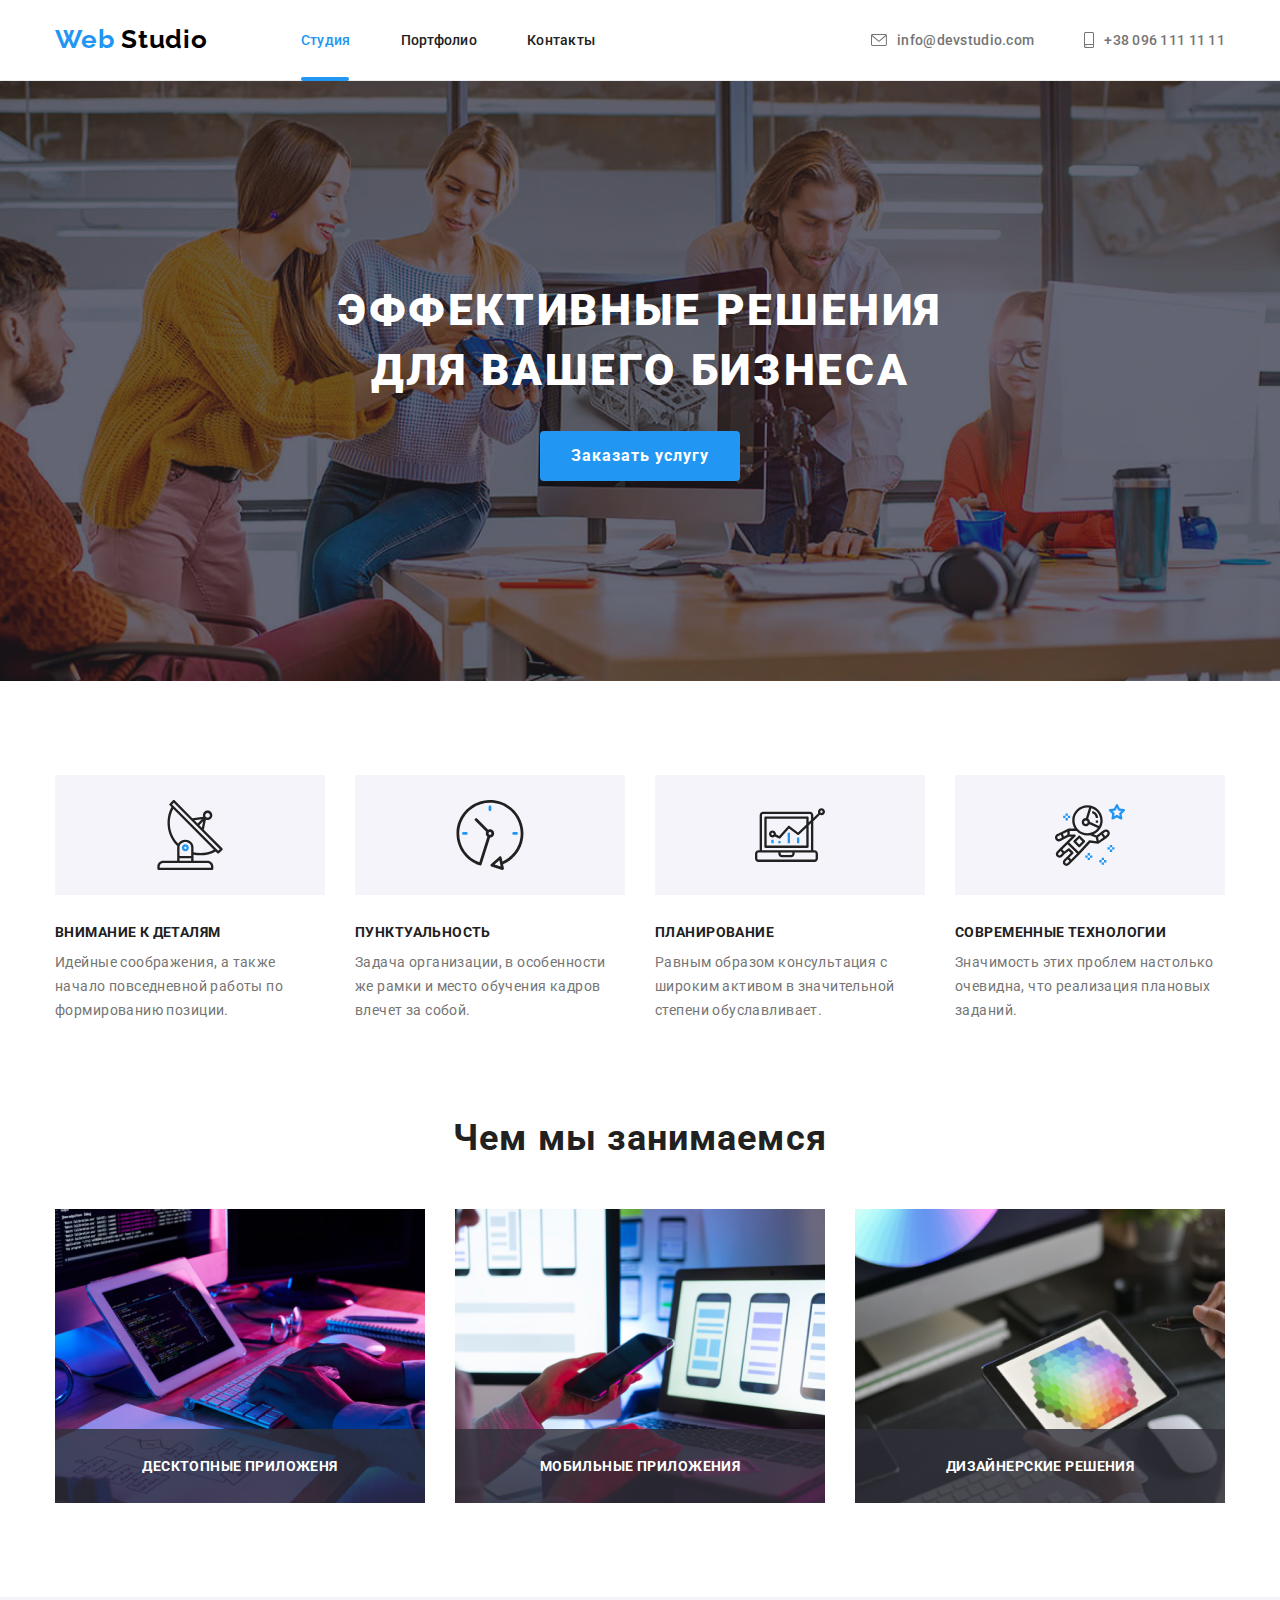
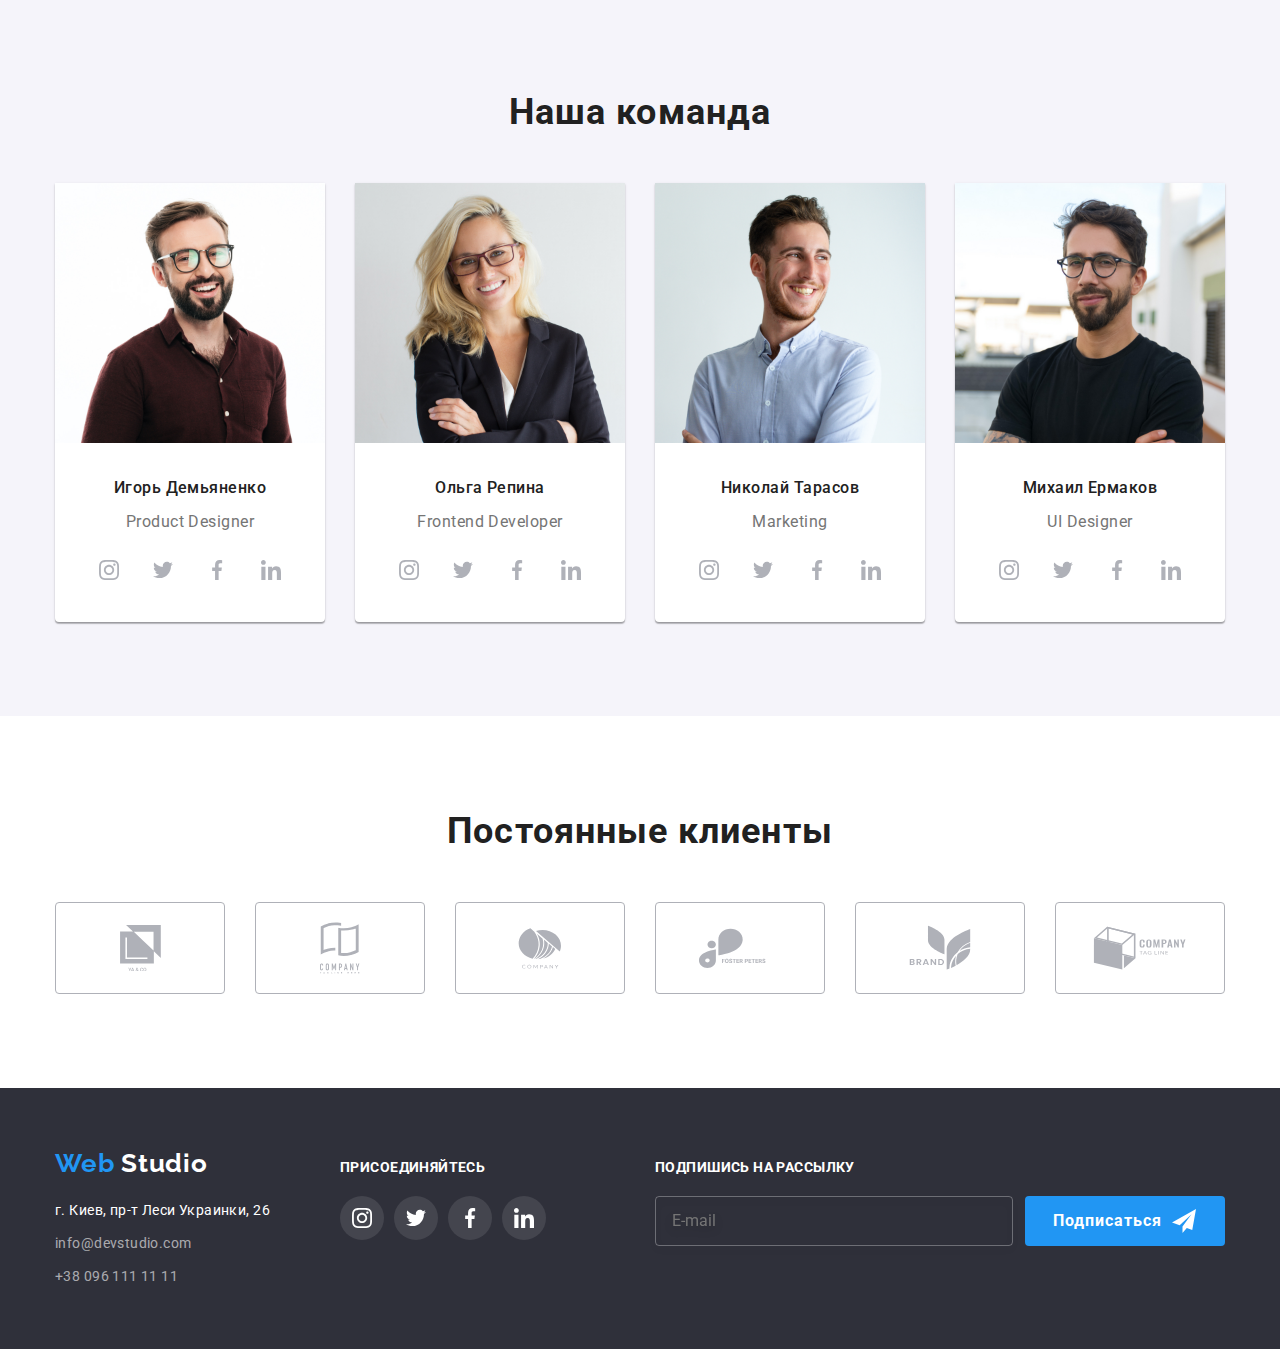
==== index.html @ b132b7b6 "BEM" ====
<!DOCTYPE html>
<html lang="en">
	<head>
		<meta charset="UTF-8" />
		<meta http-equiv="X-UA-Compatible" content="IE=edge" />
		<meta name="viewport" content="width=device-width, initial-scale=1.0" />
		<title>Document</title>
		<link
			href="https://fonts.googleapis.com/css2?family=Raleway:wght@700&family=Roboto:wght@400;500;700;900&display=swap"
			rel="stylesheet"
		/>
		<link rel="stylesheet" href="./css/styles.css" />
		<link
			rel="stylesheet"
			href="https://cdnjs.cloudflare.com/ajax/libs/modern-normalize/1.1.0/modern-normalize.min.css"
		/>
	</head>

	<body class="body">
		<!--Шапка-->
		<header class="header">
			<div class="container">
				<a href="./index.html" class="logo header__logo">
					Web
					<span class="logo-header">Studio</span>
				</a>

				<!--Навигация-->
				<nav>
					<ul class="navigation">
						<li class="navigation__item navigation__studio">
							<a href="./index.html" class="navigation__current navigation__link">Студия</a>
						</li>
						<li class="navigation__item"><a href="./portfolio.html" class="navigation__link">Портфолио</a></li>
						<li class="navigation__item"><a href="" class="navigation__link">Контакты</a></li>
					</ul>
				</nav>

				<!--Контакты-->
				<ul class="contacts header__contacts">
					<li class="contacts__item">
						<a href="mailto:info@devstudio.com" class="contacts__link">
							<svg class="contact__link-icon" width="16" height="12">
								<use href="./images/icons.svg#icon-envelope"></use>
							</svg>
							info@devstudio.com
						</a>
					</li>
					<li class="contacts__item">
						<a href="tel:+380961111111" class="contacts__link">
							<svg class="contact__link-icon" width="10" height="16">
								<use href="./images/icons.svg#icon-smartphone"></use>
							</svg>
							+38 096 111 11 11
						</a>
					</li>
				</ul>
			</div>
		</header>

		<main>
			<section class="hero hero-section section">
				<div class="container">
					<h1 class="hero-title">Эффективные решения для вашего бизнеса</h1>
					<button type="button" class="button" data-modal-open>Заказать услугу</button>
				</div>
			</section>

			<section class="section section-services">
				<div class="container">
					<ul class="services">
						<li class="services__item">
							<div class="services__icon-list">
								<svg class="services_icon" width="70" height="70">
									<use href="./images/icons.svg#icon-antenna"></use>
								</svg>
							</div>
							<h3 class="services__title">Внимание к деталям</h3>
							<p class="services__text">
								Идейные соображения, а также начало повседневной работы по формированию позиции.
							</p>
						</li>
						<li class="services__item">
							<div class="services__icon-list">
								<svg class="services_icon" width="70" height="70">
									<use href="./images/icons.svg#icon-clock"></use>
								</svg>
							</div>
							<h3 class="services__title">Пунктуальность</h3>
							<p class="services__text">
								Задача организации, в особенности же рамки и место обучения кадров влечет за собой.
							</p>
						</li>
						<li class="services__item">
							<div class="services__icon-list">
								<svg class="services__icon" width="70" height="70">
									<use href="./images/icons.svg#icon-diagram"></use>
								</svg>
							</div>
							<h3 class="services__title">Планирование</h3>
							<p class="services__text">
								Равным образом консультация с широким активом в значительной степени обуславливает.
							</p>
						</li>
						<li class="services__item">
							<div class="services__icon-list">
								<svg class="services__icon" width="70" height="70">
									<use href="./images/icons.svg#icon-astronaut"></use>
								</svg>
							</div>
							<h3 class="services__title">Современные технологии</h3>
							<p class="services__text">Значимость этих проблем настолько очевидна, что реализация плановых заданий.</p>
						</li>
					</ul>
				</div>
			</section>
			<!--Услуги-->
			<section class="section">
				<div class="container job">
					<h2 class="job__title">Чем мы занимаемся</h2>
					<ul class="job__list">
						<li class="job__item">
							<img src="images/box1.jpg" alt="backend" width="370" />
							<h3 class="job__img-title">ДЕСКТОПНЫЕ ПРИЛОЖЕНЯ</h3>
						</li>
						<li class="job__item">
							<img src="images/box2.jpg" alt="frontend" width="370" />
							<h3 class="job__img-title">МОБИЛЬНЫЕ ПРИЛОЖЕНИЯ</h3>
						</li>
						<li class="job__item">
							<img src="images/box3.jpg" alt="design" width="370" />
							<h3 class="job__img-title">ДИЗАЙНЕРСКИЕ РЕШЕНИЯ</h3>
						</li>
					</ul>
				</div>
			</section>

			<!--Команда-->
			<section class="team section">
				<div class="container">
					<h2 class="team__title">Наша команда</h2>
					<ul class="team__list">
						<li class="team__item">
							<img src="images/img.jpg" alt="Игорь Демьяненко" width="270" />
							<div class="workers">
								<h3 class="workers__title">Игорь Демьяненко</h3>
								<p class="workers__text">Product Designer</p>
								<ul class="soc">
									<li class="soc__item">
										<a href="" class="soc__link">
											<svg class="soc__icon" width="20" height="20">
												<use href="./images/icons.svg#icon-instagram"></use>
											</svg>
										</a>
									</li>
									<li class="soc__item">
										<a href="" class="soc__link">
											<svg class="soc__icon" width="20" height="20">
												<use href="./images/icons.svg#icon-twitter"></use>
											</svg>
										</a>
									</li>
									<li class="soc__item">
										<a href="" class="soc__link">
											<svg class="soc__icon" width="20" height="20">
												<use href="./images/icons.svg#icon-facebook"></use>
											</svg>
										</a>
									</li>
									<li class="soc__item">
										<a href="" class="soc__link">
											<svg class="soc__icon" width="20" height="20">
												<use href="./images/icons.svg#icon-linkedin"></use>
											</svg>
										</a>
									</li>
								</ul>
							</div>
						</li>
						<li class="team__item">
							<img src="images/img-2.jpg" alt="Ольга Репина" width="270" />
							<div class="workers">
								<h3 class="workers__title">Ольга Репина</h3>
								<p class="workers__text">Frontend Developer</p>
								<ul class="soc">
									<li class="soc__item">
										<a href="" class="soc__link">
											<svg class="soc__icon" width="20" height="20">
												<use href="./images/icons.svg#icon-instagram"></use>
											</svg>
										</a>
									</li>
									<li class="soc__item">
										<a href="" class="soc__link">
											<svg class="soc__icon" width="20" height="20">
												<use href="./images/icons.svg#icon-twitter"></use>
											</svg>
										</a>
									</li>
									<li class="soc__item">
										<a href="" class="soc__link">
											<svg class="soc__icon" width="20" height="20">
												<use href="./images/icons.svg#icon-facebook"></use>
											</svg>
										</a>
									</li>
									<li class="soc__item">
										<a href="" class="soc__link">
											<svg class="soc__icon" width="20" height="20">
												<use href="./images/icons.svg#icon-linkedin"></use>
											</svg>
										</a>
									</li>
								</ul>
							</div>
						</li>
						<li class="team__item">
							<img src="images/img-3.jpg" alt="Николай Тарасов" width="270" />
							<div class="workers">
								<h3 class="workers__title">Николай Тарасов</h3>
								<p class="workers__text">Marketing</p>
								<ul class="soc">
									<li class="soc__item">
										<a href="" class="soc__link">
											<svg class="soc__icon" width="20" height="20">
												<use href="./images/icons.svg#icon-instagram"></use>
											</svg>
										</a>
									</li>
									<li class="soc__item">
										<a href="" class="soc__link">
											<svg class="soc__icon" width="20" height="20">
												<use href="./images/icons.svg#icon-twitter"></use>
											</svg>
										</a>
									</li>
									<li class="soc__item">
										<a href="" class="soc__link">
											<svg class="soc__icon" width="20" height="20">
												<use href="./images/icons.svg#icon-facebook"></use>
											</svg>
										</a>
									</li>
									<li class="soc__item">
										<a href="" class="soc__link">
											<svg class="soc__icon" width="20" height="20">
												<use href="./images/icons.svg#icon-linkedin"></use>
											</svg>
										</a>
									</li>
								</ul>
							</div>
						</li>
						<li class="team__item">
							<img src="images/img-4.jpg" alt="Михаил Ермаков" width="270" />
							<div class="workers">
								<h3 class="workers__title">Михаил Ермаков</h3>
								<p class="workers__text">UI Designer</p>
								<ul class="soc">
									<li class="soc__item">
										<a href="" class="soc__link">
											<svg class="soc__icon" width="20" height="20">
												<use href="./images/icons.svg#icon-instagram"></use>
											</svg>
										</a>
									</li>
									<li class="soc__item">
										<a href="" class="soc__link">
											<svg class="soc__icon" width="20" height="20">
												<use href="./images/icons.svg#icon-twitter"></use>
											</svg>
										</a>
									</li>
									<li class="soc__item">
										<a href="" class="soc__link">
											<svg class="soc__icon" width="20" height="20">
												<use href="./images/icons.svg#icon-facebook"></use>
											</svg>
										</a>
									</li>
									<li class="soc__item">
										<a href="" class="soc__link">
											<svg class="soc__icon" width="20" height="20">
												<use href="./images/icons.svg#icon-linkedin"></use>
											</svg>
										</a>
									</li>
								</ul>
							</div>
						</li>
					</ul>
				</div>
			</section>
			<section class="section clients">
				<div class="container">
					<h2 class="clients__title">Постоянные клиенты</h2>
					<ul class="clients__list">
						<li class="clients__item">
							<a href="" class="clients__link">
								<svg class="clients__icon" width="41" height="46.7">
									<use href="./images/icons.svg#icon-group"></use>
								</svg>
							</a>
						</li>
						<li class="clients__item">
							<a href="" class="clients__link">
								<svg class="clients__icon" width="40" height="52">
									<use href="./images/icons.svg#icon-group1"></use>
								</svg>
							</a>
						</li>
						<li class="clients__item">
							<a href="" class="clients__link">
								<svg class="clients__icon" width="43.46" height="42.18">
									<use href="./images/icons.svg#icon-group2"></use>
								</svg>
							</a>
						</li>
						<li class="clients__item">
							<a href="" class="clients__link">
								<svg class="clients__icon" width="84.44" height="40.62">
									<use href="./images/icons.svg#icon-group3"></use>
								</svg>
							</a>
						</li>
						<li class="clients__item">
							<a href="" class="clients__link">
								<svg class="clients__icon" width="62.54" height="45.43">
									<use href="./images/icons.svg#icon-group4"></use>
								</svg>
							</a>
						</li>
						<li class="clients__item">
							<a href="" class="clients__link">
								<svg class="clients__icon" width="93.79" height="43.93">
									<use href="./images/icons.svg#icon-group5"></use>
								</svg>
							</a>
						</li>
					</ul>
				</div>
			</section>
		</main>

		<!--Футер-->
		<footer class="footer">
			<div class="container footer__container">
				<div class="footer-contacts">
					<a href="/goit-markup-hw-01/index.html" class="footer__logo">
						Web
						<span class="logo-footer-color">Studio</span>
					</a>
					<!--Контакты-->
					<address class="address footer__address">
						<p class="address__item">г. Киев, пр-т Леси Украинки, 26</p>
						<ul class="address__contacts-list">
							<li class="address__contact-item">
								<a href="mailto:info@devstudio.com" class="address__link">info@devstudio.com</a>
							</li>
							<li class="address__contact-item">
								<a href="tel:+380961111111" class="address__link">+38 096 111 11 11</a>
							</li>
						</ul>
					</address>
				</div>

				<div class="footer__soc-section">
					<p class="footer__soc-title">присоединяйтесь</p>
					<ul class="soc">
						<li class="soc__item soc__item--dark">
							<a href="" class="soc__link soc__link--footer">
								<svg class="soc-icon" width="20" height="20">
									<use href="./images/icons.svg#icon-instagram"></use>
								</svg>
							</a>
						</li>
						<li class="soc__item">
							<a href="" class="soc__link soc__link--footer">
								<svg class="soc-icon" width="20" height="20">
									<use href="./images/icons.svg#icon-twitter"></use>
								</svg>
							</a>
						</li>
						<li class="soc__item">
							<a href="" class="soc__link soc__link--footer">
								<svg class="soc-icon" width="20" height="20">
									<use href="./images/icons.svg#icon-facebook"></use>
								</svg>
							</a>
						</li>
						<li class="soc__item">
							<a href="" class="soc__link soc__link--footer">
								<svg class="soc-icon" width="20" height="20">
									<use href="./images/icons.svg#icon-linkedin"></use>
								</svg>
							</a>
						</li>
					</ul>
				</div>
				<div class="subscribe footer__subscribe">
					<p class="subscribe__text">ПОДПИШИСЬ НА РАССЫЛКУ</p>
					<form class="subscribe__mail">
						<input type="email" name="mail" placeholder="E-mail" class="subscribe__input" />
						<button type="submit" class="button subscribe__button">
							<span class="subscribe__button-text">Подписаться</span>
							<svg class="subscribe__icon" width="24" height="24">
								<use href="./images/icons.svg#icon-subscribe"></use>
							</svg>
						</button>
					</form>
				</div>
			</div>
		</footer>
		<div class="backdrop is-hidden" data-modal>
			<div class="modal">
				<button type="button" class="modal-close-btn" data-modal-close>
					<svg class="modal-close-bth-img" width="18" height="18">
						<use href="./images/icons.svg#icon-close-black-18dp-2-1"></use>
					</svg>
				</button>
				<p class="modal-title">Оставьте свои данные, мы вам перезвоним</p>
				<form class="modal-form">
					<label class="modal-label">
						<span class="modal-label-text">Имя</span>
						<span class="modal-wrapper">
							<input type="text" name="name" class="modal-input" />
							<svg class="modal-input-icon" width="18" height="18">
								<use href="./images/icons.svg#icon-modal-name"></use>
							</svg>
						</span>
					</label>
					<label class="modal-label">
						<span class="modal-label-text">Телефон</span>
						<span class="modal-wrapper">
							<input type="tel" name="phone" class="modal-input" />
							<svg class="modal-input-icon" width="18" height="18">
								<use href="./images/icons.svg#icon-modal-phone"></use>
							</svg>
						</span>
					</label>
					<label class="modal-label">
						<span class="modal-label-text">Почта</span>
						<span class="modal-wrapper">
							<input type="email" name="mail" class="modal-input" />
							<svg class="modal-input-icon" width="18" height="18">
								<use href="./images/icons.svg#icon-modal-mail"></use>
							</svg>
						</span>
					</label>
					<label class="modal-label">
						<span class="modal-label-text">Комментарии</span>
						<textarea name="customer-text" placeholder="Введите текст" class="modal-textarea"></textarea>
					</label>
					<div class="modal-policy">
						<label class="modal-policy-label">
							<input type="checkbox" name="policy" class="modal-check visually-hidden" />
							<span class="modal-custom-check">
								<svg class="modal-icon-check" width="11" height="8">
									<use href="./images/icons.svg#icon-policy"></use>
								</svg>
							</span>
							<span class="modal-policy-text">
								Соглашаюсь с рассылкой и принимаю
								<a href="" class="modal-policy-link">Условия договора</a>
							</span>
						</label>
					</div>
					<button type="submit" class="modal-button">Отправить</button>
				</form>
			</div>
		</div>
		<script src="./js/modal.js"></script>
	</body>
</html>
---- css/styles.css ----
:root {
	--primery-text-color: #757575;
	--title-text-color: #212121;
	--accent-text-color: #2196f3;
	--primery-background-color: #ffffff;
	--transition: 250ms cubic-bezier(0.4, 0, 0.2, 1);
}
.body {
	background-color: var(--primery-background-color);
	color: var(--primery-text-color);

	font-family: "Roboto", sans-serif;
}

p,
h1,
h2,
h3,
h4,
h5,
h6 {
	margin: 0;
}

ul {
	margin: 0;
	padding-left: 0;
	list-style: none;
}
img {
	display: block;
	max-width: 100%;
	height: auto;
}

.container {
	width: 1200px;
	padding-left: 15px;
	padding-right: 15px;
	margin: 0 auto;
}

.section {
	padding-top: 94px;
	padding-bottom: 94px;
}

.header .container {
	display: flex;
	align-items: center;
}
.header {
	border-bottom: 1px solid #ececec;
	position: relative;
}
.logo {
	color: var(--accent-text-color);
	font-family: Raleway;
	font-weight: 700;
	font-size: 26px;
	line-height: 1.2;
	letter-spacing: 0.03em;
	text-decoration: none;
	padding-top: 24px;
	padding-bottom: 25px;
	display: block;
	margin-right: 93px;
}

.logo-header {
	color: black;
}

/* цвет навигации сайта */
.navigation {
	display: flex;
}
.navigation__item:not(:last-child) {
	margin-right: 50px;
}

.navigation__link {
	color: var(--title-text-color);
	font-weight: 500;
	font-size: 14px;
	line-height: 1.15;
	letter-spacing: 0.02em;
	text-decoration: none;
	padding-top: 32px;
	padding-bottom: 32px;
	display: block;
	transition: color var(--transition);
}

.navigation__link:hover,
.navigation__link:focus {
	color: var(--accent-text-color);
}

.navigation__studio::after {
	position: absolute;
	content: "";
	display: inline-block;
	align-items: flex-end;
	bottom: -1px;
	width: 48px;
	height: 4px;
	border-radius: 2px;
	background-color: var(--accent-text-color);
}

.navigation__portfolio::after {
	position: absolute;
	content: "";
	display: inline-block;
	align-items: flex-end;
	bottom: -1px;
	width: 78px;
	height: 4px;
	border-radius: 2px;
	background-color: var(--accent-text-color);
}
.navigation .navigation__current {
	color: var(--accent-text-color);
}

/* контакты хедер */
.contacts {
	display: flex;
}

.header__contacts {
	margin-left: auto;
}
.contacts__link {
	color: var(--primery-text-color);
	font-weight: 500;
	font-size: 14px;
	line-height: 1.15;
	letter-spacing: 0.02em;
	text-decoration: none;
	padding-top: 32px;
	padding-bottom: 32px;
	display: flex;
	align-items: center;
	transition: color var(--transition);
}
.contact__link-icon {
	margin-right: 10px;
	fill: currentColor;
}

.contacts__link:hover,
.contacts__link:focus {
	color: var(--accent-text-color);
}

.contacts__item:not(:last-child) {
	margin-right: 50px;
}

.contacts__item {
	display: flex;
	align-items: center;
	justify-content: center;
}

/* первая секция с кнопкой */
.hero {
	background-color: #2f303a;
	max-width: 1600px;
	padding-top: 200px;
	padding-bottom: 200px;
	background-image: linear-gradient(rgba(47, 48, 58, 0.4), rgba(47, 48, 58, 0.4)), url(../images/hero-bg.jpg);
	background-repeat: no-repeat;
	background-position: center;
	background-size: cover;
}

.hero-section {
	margin: 0 auto;
}
.hero-title {
	color: #ffffff;
	font-weight: 900;
	font-size: 44px;
	line-height: 1.36;
	text-align: center;
	letter-spacing: 0.06em;
	text-transform: uppercase;
	max-width: 696px;
	margin: 0 auto;
	margin-bottom: 30px;
}
.button {
	background-color: #2196f3;
	color: #ffffff;
	font-weight: 700;
	font-size: 16px;
	line-height: 1.88;
	display: flex;
	align-items: center;
	text-align: center;
	letter-spacing: 0.06em;
	cursor: pointer;
	display: block;
	width: 200px;
	height: 50px;
	margin: 0 auto;
	border-radius: 4px;
	border: 0px;
	transition: background-color var(--transition);
}
.button:hover {
	background-color: #188ce8;
}

/* вторая секция */
.section-services {
	padding-bottom: 0;
}
.services {
	display: flex;
	padding: 0;
}

.services__item:not(:last-child) {
	margin-right: 30px;
}
.services__item {
	width: 270px;
	flex-basis: calc((100% - 90px) / 4);
}
.services__icon-list {
	width: 270px;
	height: 120px;
	background-color: #f5f4fa;
	display: flex;
	align-items: center;
	justify-content: center;
	margin-bottom: 30px;
}
.services__title {
	color: var(--title-text-color);
	font-weight: 700;
	font-size: 14px;
	line-height: 1.14;
	letter-spacing: 0.03em;
	text-transform: uppercase;
	margin-bottom: 10px;
}
.services__text {
	font-weight: 400;
	font-size: 14px;
	line-height: 1.71;
	letter-spacing: 0.03em;
}

.job__item {
	position: relative;
}

.job__list {
	display: flex;
	gap: 30px;
	padding: 0;
}

.job__img-title {
	position: absolute;
	bottom: 0;
	left: 0;
	width: 100%;
	background-color: rgba(47, 48, 58, 0.8);
	padding: 27px;
	font-weight: 700;
	font-size: 14px;
	line-height: 1.43;
	text-align: center;
	letter-spacing: 0.03em;
	color: #ffffff;
}

.team {
	background-color: #f5f4fa;
}

.job__title,
.team__title,
.clients__title {
	margin-bottom: 50px;
}
.team__title,
.job__title,
.clients__title {
	color: var(--title-text-color);
	font-weight: 700;
	font-size: 36px;
	line-height: 1.17;
	text-align: center;
	letter-spacing: 0.03em;
}

.soc {
	display: flex;
	justify-content: center;
	gap: 10px;
}

.soc__icon {
	fill: #afb1b8;
	transition: fill var(--transition);
}

.soc__link {
	width: 44px;
	height: 44px;
	border-radius: 50%;
	background-color: #ffffff;
	display: flex;
	align-items: center;
	justify-content: center;
	transition: background-color var(--transition);
}
.soc__link:hover,
.soc__link:focus {
	background-color: var(--accent-text-color);
	outline: none;
}

.soc__link:hover .soc__icon,
.soc__link:focus .soc__icon {
	fill: #ffffff;
}

.team__list {
	display: flex;
	gap: 30px;
	padding: 0;
}

.team__item {
	width: 270px;
	background-color: #ffffff;
	box-shadow: 0px 1px 3px rgba(0, 0, 0, 0.12), 0px 1px 1px rgba(0, 0, 0, 0.14), 0px 2px 1px rgba(0, 0, 0, 0.2);
	border-radius: 0px 0px 4px 4px;
}
.workers {
	padding: 30px 30px;
}

.workers__title {
	color: var(--title-text-color);
	font-weight: 500;
	font-size: 16px;
	line-height: 1.88;
	text-align: center;
	letter-spacing: 0.03em;
	margin-bottom: 10px;
}

.workers__text {
	font-weight: 400;
	font-size: 16px;
	line-height: 1.18;
	text-align: center;
	letter-spacing: 0.03em;
	margin-bottom: 16px;
}
/* --------------------КЛИЕНТЫ-------------------- */
.clients__list {
	display: flex;
	gap: 30px;
}

.clients__item {
	width: 170px;
}

.clients__link {
	border: 1px solid #afb1b8;
	border-radius: 4px;
	display: flex;
	align-items: center;
	justify-content: center;
	height: 92px;
	outline: none;
	transition: border var(--transition);
}
.clients__link:hover,
.clients__link:focus {
	border: 1px solid var(--accent-text-color);
}

.clients__icon {
	fill: rgba(175, 177, 184, 1);
	transition: fill var(--transition);
}

.clients__link:hover .clients__icon,
.clients__link:focus .clients__icon {
	fill: var(--accent-text-color);
}

/* футер */

.footer {
	background-color: #2f303a;
	padding-top: 60px;
	padding-bottom: 60px;
}

.footer__logo {
	color: var(--accent-text-color);
	font-family: Raleway;
	font-weight: 700;
	font-size: 26px;
	line-height: 1.2;
	letter-spacing: 0.03em;
	text-decoration: none;
}
.logo-footer-color {
	color: #ffffff;
	font-family: Raleway;
	font-weight: 700;
	font-size: 26px;
	line-height: 1.2;
	letter-spacing: 0.03em;
}
.footer__address {
	margin: 0;
	margin-top: 20px;
}

.footer__container {
	display: flex;
	align-items: baseline;
}

.address__contacts-list .address__link {
	text-decoration: none;
}

.footer-contacts {
	margin-right: 70px;
}

.address__item {
	color: #ffffff;
	font-style: normal;
	font-weight: 400;
	font-size: 14px;
	line-height: 1.71;
	letter-spacing: 0.03em;
	padding: 0;
	margin-bottom: 9px;
}

.address__contact-item:first-child {
	margin-bottom: 9px;
}

.address__link {
	color: rgba(255, 255, 255, 0.6);
	font-style: normal;
	font-weight: 400;
	font-size: 14px;
	line-height: 1.71;
	letter-spacing: 0.03em;
}

.footer__soc-section {
	margin-right: 93px;
}

.footer__soc-title {
	color: #ffffff;
	font-weight: 700;
	font-size: 14px;
	line-height: 1.14;
	letter-spacing: 0.03em;
	text-transform: uppercase;
	margin: 0;
	margin-bottom: 20px;
}

.soc__link--footer {
	background-color: rgba(255, 255, 255, 0.1);
	fill: #ffffff;
}

.footer__subscribe {
	margin-left: auto;
}

.subscribe__text {
	font-weight: 700;
	font-size: 14px;
	line-height: 1.14;
	letter-spacing: 0.03em;
	text-transform: uppercase;
	color: #ffffff;
	margin-bottom: 20px;
}

.subscribe__mail {
	display: flex;
	align-items: center;
	justify-content: center;
}

.subscribe__input {
	width: 358px;
	height: 50px;
	margin-right: 12px;
	border: 1px solid rgba(255, 255, 255, 0.3);
	filter: drop-shadow(0px 4px 4px rgba(0, 0, 0, 0.15));
	border-radius: 4px;
	background-color: transparent;
	padding: 15px 16px;
	cursor: pointer;
	color: #ffffff;
}

.subscribe__input:hover,
.subscribe__input:focus {
	border: 1px solid var(--accent-text-color);
	outline: none;
}

.subscribe__button {
	width: 200px;
	height: 50px;
	display: flex;
	align-items: center;
	text-align: center;
	padding: 10px 28px;
}

.subscribe__button-text {
	font-weight: 700;
	font-size: 16px;
	line-height: 1.88;
	letter-spacing: 0.06em;
	color: #ffffff;
	margin-right: 10px;
}

/* .soc-links-footer-item {
    width: 44px;
    height: 44px;
    border-radius: 50%;
    background-color: rgba(255, 255, 255, 0.1);
    display: flex;
    align-items: center;
    justify-content: center;
} */

/* .soc-links-footer-item:hover,
.soc-links-footer-item:focus {
    background-color: var(--accent-text-color);
    fill: #FFFFFF;
} */

/* .soc-links-footer-link {
    fill: var(--primery-background-color);
} */

/* ПОРТФОЛИО */
.hidden {
	display: none;
}
.button-portfolio {
	display: flex;
	justify-content: center;
	margin-bottom: 50px;
}

.button-item:not(:last-child) {
	margin-right: 8px;
}

.button-portfolio .button-prtfl-item {
	background-color: #f5f4fa;
	color: #212121;
	font-weight: 500;
	font-size: 16px;
	line-height: 1.63;
	text-align: center;
	letter-spacing: 0.03em;
	cursor: pointer;
	border-radius: 4px;
	border: 0px;
	padding: 6px 22px;
	transition: background-color var(--transition), color var(--transition), box-shadow var(--transition);
}
.button-portfolio .button-prtfl-item:hover,
.button-portfolio .button-prtfl-item:focus {
	background-color: var(--accent-text-color);
	color: #ffffff;
	box-shadow: 0px 3px 1px rgba(0, 0, 0, 0.1), 0px 1px 2px rgba(0, 0, 0, 0.08), 0px 2px 2px rgba(0, 0, 0, 0.12);
}

.button-portfolio .current-button {
	background-color: var(--accent-text-color);
	color: #ffffff;
}
.portfolio a {
	text-decoration: none;
}

.portfolio {
	display: flex;
	flex-wrap: wrap;
	gap: 30px;
	padding: 0;
}
.portfolio-link {
	display: block;
	transition: box-shadow var(--transition);
}

.portfolio-item {
	flex-basis: calc((100% - 60px) / 3);
	position: relative;
}

.portfolio-item:hover .portfolio-top-text {
	transform: translateY(0);
}
.portfolio-border {
	border-right: 1px solid #eeeeee;
	border-left: 1px solid #eeeeee;
	border-bottom: 1px solid #eeeeee;
	padding: 20px 24px;
}
.portfolio-link:hover,
.portfolio-link:focus {
	cursor: pointer;
	box-shadow: 0px 1px 1px rgba(0, 0, 0, 0.12), 0px 4px 4px rgba(0, 0, 0, 0.06), 1px 4px 6px rgba(0, 0, 0, 0.16);
}

.portfolio-title {
	color: var(--title-text-color);
	font-weight: 700;
	font-size: 18px;
	line-height: 2;
	letter-spacing: 0.06em;
	margin: 0;
	margin-bottom: 4px;
}

.portfolio-text {
	color: var(--primery-text-color);
	font-weight: 400;
	font-size: 16px;
	line-height: 1.88;
	letter-spacing: 0.03em;
}

.portfolio-top-wrap {
	position: relative;
	overflow: hidden;
}

.portfolio-top-text {
	position: absolute;
	top: 0;
	left: 0;
	color: #ffffff;
	background: rgba(33, 150, 243, 0.9);
	font-weight: 400;
	font-size: 18px;
	line-height: 1.56;
	letter-spacing: 0.03em;
	padding: 63px 24px;
	height: 100%;
	transform: translateY(100%);
	transition: transform 250ms linear;
}

/* ----------МОДАЛЬНОЕ ОКНО---------- */
.backdrop {
	position: fixed;
	top: 0;
	left: 0;
	width: 100%;
	height: 100%;
	background-color: rgba(0, 0, 0, 0.2);
	transition: opacity 250ms linear, visibility 250ms linear;

	/* padding-top: 221px;
    padding-left: 536px;
    padding-right: 536px; */
}

.backdrop .is-hidden .modal {
	transform: translate(-50%, -50%) scale(0) rotate(-180deg);
}

.modal {
	position: absolute;
	width: 528px;
	height: 581px;
	top: 221px;
	left: 50%;
	transform: translate(-50%) scale(1) rotate(0);
	background-color: #fff;
	transition: cubic-bezier(0.4, 0, 0.2, 1);
	padding: 40px;
}

.modal-close-btn {
	position: absolute;
	top: 8px;
	right: 8px;
	width: 30px;
	height: 30px;
	border-radius: 50%;
	border: 1px solid rgba(0, 0, 0, 0.1);
	background-color: #ffffff;
	display: flex;
	align-items: center;
	justify-content: center;
	outline: none;
	transition: var(--transition);
}

.modal-close-btn:hover,
.modal-close-btn:focus {
	fill: var(--accent-text-color);
}

.is-hidden {
	opacity: 0;
	visibility: hidden;
	pointer-events: none;
}

.modal-title {
	font-weight: 700;
	font-size: 20px;
	line-height: 1.15;
	text-align: center;
	letter-spacing: 0.03em;
	color: #212121;
	margin-bottom: 12px;
}

.modal-label {
	display: flex;
	flex-direction: column;
}

.modal-label:not(:last-of-type) {
	margin-bottom: 10px;
}

.modal-label:last-of-type {
	margin-bottom: 20px;
}

.modal-label-text {
	font-weight: 400;
	font-size: 12px;
	line-height: 1.17;
	letter-spacing: 0.01em;
	color: #757575;
	margin-bottom: 4px;
}

.modal-wrapper {
	position: relative;
}

.modal-input,
.modal-textarea {
	width: 100%;
	border: 1px solid rgba(33, 33, 33, 0.2);
	border-radius: 4px;
	outline: none;
	transition: border var(--transition);
}

.modal-input {
	height: 40px;
	padding-top: 11px;
	padding-right: 12px;
	padding-bottom: 11px;
	padding-left: 42px;
}

.modal-input:focus,
.modal-textarea:focus {
	border: 1px solid var(--accent-text-color);
}

.modal-input:focus + .modal-input-icon {
	fill: var(--accent-text-color);
}

.modal-input-icon {
	position: absolute;
	left: 14px;
	top: 50%;
	transform: translateY(-50%);
	transition: fill var(--transition);
}

.modal-textarea {
	height: 120px;
	resize: none;
	padding: 12px 16px;
}

.modal-textarea::placeholder {
	color: rgba(117, 117, 177, 0.5);
}

.modal-policy {
	margin-bottom: 30px;
}

.modal-policy-label {
	display: flex;
	align-items: center;
	justify-content: center;
	cursor: pointer;
}

.visually-hidden {
	position: absolute;
	width: 1px;
	height: 1px;
	margin: -1px;
	border: 0;
	padding: 0;

	white-space: nowrap;
	clip-path: inset(100%);
	clip: rect(0 0 0 0);
	overflow: hidden;
}

.modal-policy-text {
	font-size: 14px;
	line-height: 1.71;
	letter-spacing: 0.03em;
	color: #757575;
}

.modal-policy-link {
	color: var(--accent-text-color);
	text-decoration: none;
	border-bottom: 1px solid var(--accent-text-color);
}

.modal-custom-check {
	border: 2px solid #212121;
	border-radius: 3px;
	width: 16px;
	height: 15px;
	display: flex;
	align-items: center;
	justify-content: center;
	margin-right: 7px;
}

.modal-check {
	transition: border var(--transition);
}

.modal-check:checked + .modal-custom-check {
	border: 2px solid var(--accent-text-color);
	background-color: var(--accent-text-color);
}

.modal-check:focus + .modal-custom-check {
	border: 2px solid var(--accent-text-color);
}

.modal-button {
	background-color: #2196f3;
	color: #ffffff;
	font-weight: 700;
	font-size: 16px;
	line-height: 1.88;
	display: flex;
	align-items: center;
	text-align: center;
	letter-spacing: 0.06em;
	cursor: pointer;
	display: block;
	width: 200px;
	height: 50px;
	margin: 0 auto;
	border-radius: 4px;
	border: 0px;
	transition: background-color var(--transition);
}

.modal-button:hover,
.modal-button:focus {
	background-color: var(--accent-text-color);
	box-shadow: 0px 3px 1px rgba(0, 0, 0, 0.1), 0px 1px 2px rgba(0, 0, 0, 0.08), 0px 2px 2px rgba(0, 0, 0, 0.12);
}

/* цвет основы текста #757575 */
/* цвет текста вторички #212121 */
/* белый #FFFFFF */
/* акцент #2196F3 */
/* цвет основа хедер #FFFFFF */
/* основа цвет фона #E5E5E5 */
/* цвет фона верхний #2F303A */
/* цвет фона наша команда #F5F4FA */
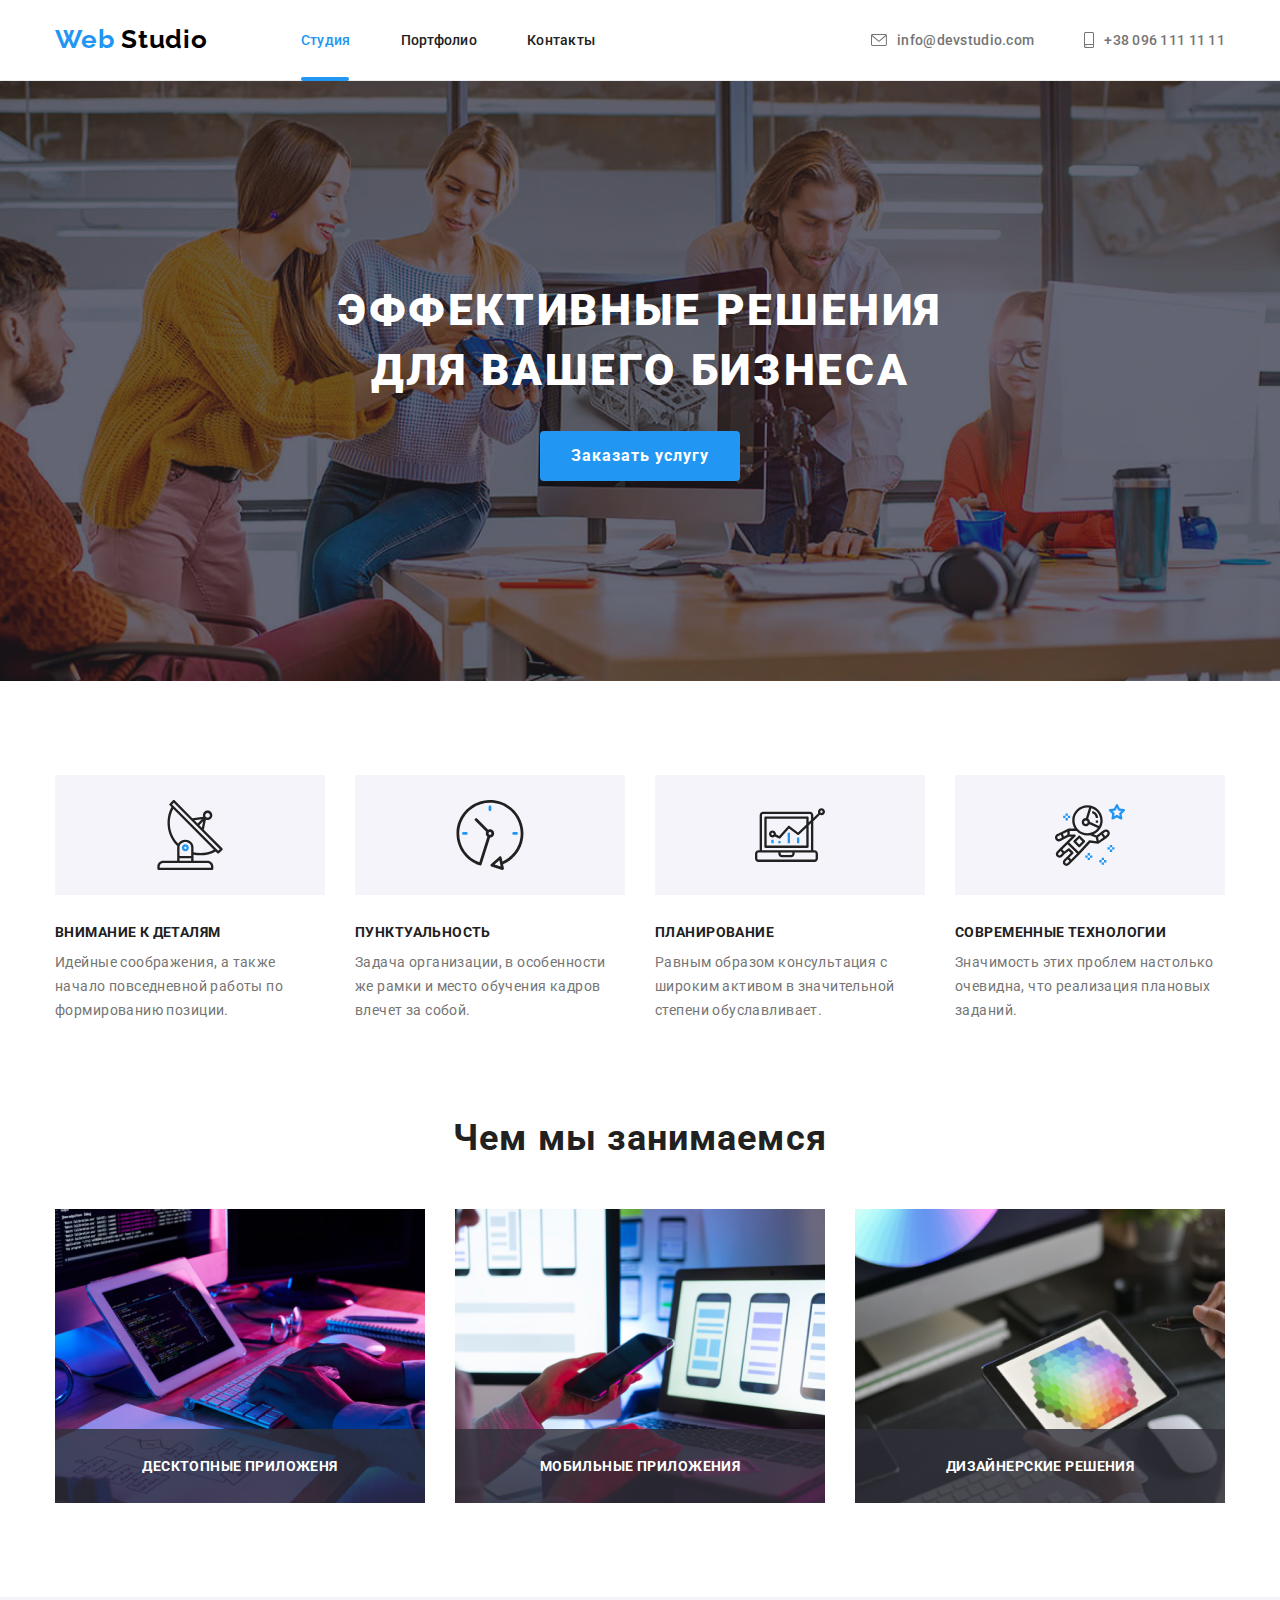
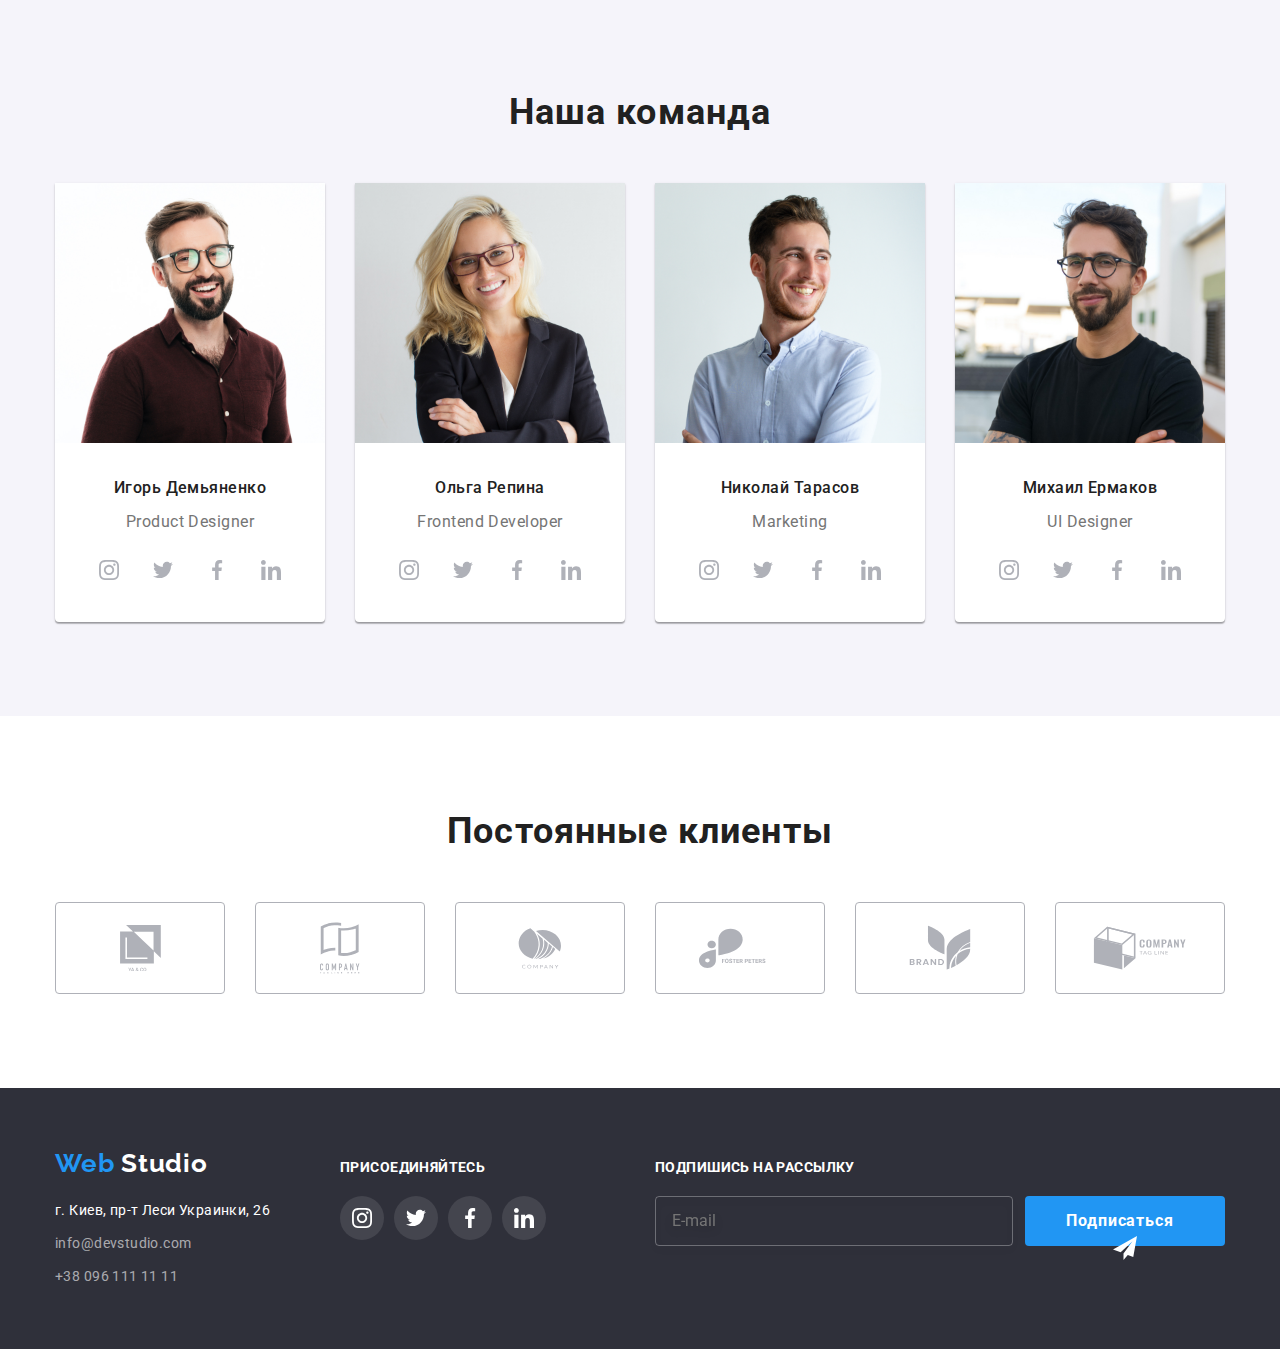
==== commit 1c2669a3: "scss part 1" ====
--- a/index.html
+++ b/index.html
@@ -9,11 +9,12 @@
 			href="https://fonts.googleapis.com/css2?family=Raleway:wght@700&family=Roboto:wght@400;500;700;900&display=swap"
 			rel="stylesheet"
 		/>
-		<link rel="stylesheet" href="./css/styles.css" />
 		<link
 			rel="stylesheet"
 			href="https://cdnjs.cloudflare.com/ajax/libs/modern-normalize/1.1.0/modern-normalize.min.css"
 		/>
+		<link rel="stylesheet" href="./css/styles.css" />
+		<link rel="stylesheet" href="./css/main.css" />
 	</head>
 
 	<body class="body">
@@ -59,9 +60,9 @@
 		</header>
 
 		<main>
-			<section class="hero hero-section section">
+			<section class="hero">
 				<div class="container">
-					<h1 class="hero-title">Эффективные решения для вашего бизнеса</h1>
+					<h1 class="hero__title">Эффективные решения для вашего бизнеса</h1>
 					<button type="button" class="button" data-modal-open>Заказать услугу</button>
 				</div>
 			</section>
@@ -117,7 +118,7 @@
 			<!--Услуги-->
 			<section class="section">
 				<div class="container job">
-					<h2 class="job__title">Чем мы занимаемся</h2>
+					<h2 class="job__title title">Чем мы занимаемся</h2>
 					<ul class="job__list">
 						<li class="job__item">
 							<img src="images/box1.jpg" alt="backend" width="370" />
@@ -138,7 +139,7 @@
 			<!--Команда-->
 			<section class="team section">
 				<div class="container">
-					<h2 class="team__title">Наша команда</h2>
+					<h2 class="team__title title">Наша команда</h2>
 					<ul class="team__list">
 						<li class="team__item">
 							<img src="images/img.jpg" alt="Игорь Демьяненко" width="270" />
@@ -293,7 +294,7 @@
 			</section>
 			<section class="section clients">
 				<div class="container">
-					<h2 class="clients__title">Постоянные клиенты</h2>
+					<h2 class="clients__title title">Постоянные клиенты</h2>
 					<ul class="clients__list">
 						<li class="clients__item">
 							<a href="" class="clients__link">
@@ -413,55 +414,55 @@
 		</footer>
 		<div class="backdrop is-hidden" data-modal>
 			<div class="modal">
-				<button type="button" class="modal-close-btn" data-modal-close>
-					<svg class="modal-close-bth-img" width="18" height="18">
+				<button type="button" class="modal__close-btn" data-modal-close>
+					<svg class="modal__close-bth-img" width="18" height="18">
 						<use href="./images/icons.svg#icon-close-black-18dp-2-1"></use>
 					</svg>
 				</button>
-				<p class="modal-title">Оставьте свои данные, мы вам перезвоним</p>
+				<p class="modal__title">Оставьте свои данные, мы вам перезвоним</p>
 				<form class="modal-form">
 					<label class="modal-label">
-						<span class="modal-label-text">Имя</span>
-						<span class="modal-wrapper">
-							<input type="text" name="name" class="modal-input" />
-							<svg class="modal-input-icon" width="18" height="18">
+						<span class="modal-label__text">Имя</span>
+						<span class="modal-label__wrapper">
+							<input type="text" name="name" class="modal-label__input" required />
+							<svg class="modal-label__input-icon" width="18" height="18">
 								<use href="./images/icons.svg#icon-modal-name"></use>
 							</svg>
 						</span>
 					</label>
 					<label class="modal-label">
-						<span class="modal-label-text">Телефон</span>
-						<span class="modal-wrapper">
-							<input type="tel" name="phone" class="modal-input" />
-							<svg class="modal-input-icon" width="18" height="18">
+						<span class="modal-label__text">Телефон</span>
+						<span class="modal-label__wrapper">
+							<input type="tel" name="phone" class="modal-label__input" required />
+							<svg class="modal-label__input-icon" width="18" height="18">
 								<use href="./images/icons.svg#icon-modal-phone"></use>
 							</svg>
 						</span>
 					</label>
 					<label class="modal-label">
-						<span class="modal-label-text">Почта</span>
-						<span class="modal-wrapper">
-							<input type="email" name="mail" class="modal-input" />
-							<svg class="modal-input-icon" width="18" height="18">
+						<span class="modal-label__text">Почта</span>
+						<span class="modal-label__wrapper">
+							<input type="email" name="mail" class="modal-label__input" required />
+							<svg class="modal-label__input-icon" width="18" height="18">
 								<use href="./images/icons.svg#icon-modal-mail"></use>
 							</svg>
 						</span>
 					</label>
 					<label class="modal-label">
-						<span class="modal-label-text">Комментарии</span>
-						<textarea name="customer-text" placeholder="Введите текст" class="modal-textarea"></textarea>
+						<span class="modal-label__text">Комментарии</span>
+						<textarea name="customer-text" placeholder="Введите текст" class="modal-label__textarea"></textarea>
 					</label>
 					<div class="modal-policy">
-						<label class="modal-policy-label">
-							<input type="checkbox" name="policy" class="modal-check visually-hidden" />
-							<span class="modal-custom-check">
-								<svg class="modal-icon-check" width="11" height="8">
+						<label class="modal-policy__label">
+							<input type="checkbox" name="policy" class="modal-policy__check visually-hidden" required />
+							<span class="modal-policy__custom-check">
+								<svg class="modal-policy__icon" width="11" height="8">
 									<use href="./images/icons.svg#icon-policy"></use>
 								</svg>
 							</span>
-							<span class="modal-policy-text">
+							<span class="modal-policy__text">
 								Соглашаюсь с рассылкой и принимаю
-								<a href="" class="modal-policy-link">Условия договора</a>
+								<a href="" class="modal-policy__link">Условия договора</a>
 							</span>
 						</label>
 					</div>
--- a/css/styles.css
+++ b/css/styles.css
@@ -1,18 +1,17 @@
-:root {
+/* :root {
 	--primery-text-color: #757575;
 	--title-text-color: #212121;
 	--accent-text-color: #2196f3;
 	--primery-background-color: #ffffff;
 	--transition: 250ms cubic-bezier(0.4, 0, 0.2, 1);
-}
-.body {
+} */
+/* .body {
 	background-color: var(--primery-background-color);
 	color: var(--primery-text-color);
-
 	font-family: "Roboto", sans-serif;
-}
-
-p,
+} */
+
+/* p,
 h1,
 h2,
 h3,
@@ -31,29 +30,29 @@
 	display: block;
 	max-width: 100%;
 	height: auto;
-}
-
-.container {
+} */
+
+/* .container {
 	width: 1200px;
 	padding-left: 15px;
 	padding-right: 15px;
 	margin: 0 auto;
-}
-
-.section {
+} */
+
+/* .section {
 	padding-top: 94px;
 	padding-bottom: 94px;
-}
-
-.header .container {
+} */
+
+/* .header .container {
 	display: flex;
 	align-items: center;
 }
 .header {
 	border-bottom: 1px solid #ececec;
 	position: relative;
-}
-.logo {
+} */
+/* .logo {
 	color: var(--accent-text-color);
 	font-family: Raleway;
 	font-weight: 700;
@@ -69,10 +68,10 @@
 
 .logo-header {
 	color: black;
-}
+} */
 
 /* цвет навигации сайта */
-.navigation {
+/* .navigation {
 	display: flex;
 }
 .navigation__item:not(:last-child) {
@@ -122,10 +121,10 @@
 }
 .navigation .navigation__current {
 	color: var(--accent-text-color);
-}
+} */
 
 /* контакты хедер */
-.contacts {
+/* .contacts {
 	display: flex;
 }
 
@@ -163,24 +162,22 @@
 	display: flex;
 	align-items: center;
 	justify-content: center;
-}
+} */
 
 /* первая секция с кнопкой */
-.hero {
-	background-color: #2f303a;
-	max-width: 1600px;
+/* background-color: #2f303a; */
+/* max-width: 1600px; */
+/* убрал с hero */
+/* .hero {
 	padding-top: 200px;
 	padding-bottom: 200px;
 	background-image: linear-gradient(rgba(47, 48, 58, 0.4), rgba(47, 48, 58, 0.4)), url(../images/hero-bg.jpg);
 	background-repeat: no-repeat;
 	background-position: center;
-	background-size: cover;
-}
-
-.hero-section {
-	margin: 0 auto;
-}
-.hero-title {
+	background-size: 1600px auto;
+}
+
+.hero__title {
 	color: #ffffff;
 	font-weight: 900;
 	font-size: 44px;
@@ -191,8 +188,8 @@
 	max-width: 696px;
 	margin: 0 auto;
 	margin-bottom: 30px;
-}
-.button {
+} */
+/* .button {
 	background-color: #2196f3;
 	color: #ffffff;
 	font-weight: 700;
@@ -213,10 +210,10 @@
 }
 .button:hover {
 	background-color: #188ce8;
-}
+} */
 
 /* вторая секция */
-.section-services {
+/* .section-services {
 	padding-bottom: 0;
 }
 .services {
@@ -254,9 +251,9 @@
 	font-size: 14px;
 	line-height: 1.71;
 	letter-spacing: 0.03em;
-}
-
-.job__item {
+} */
+
+/* .job__item {
 	position: relative;
 }
 
@@ -279,18 +276,29 @@
 	text-align: center;
 	letter-spacing: 0.03em;
 	color: #ffffff;
-}
+} */
+
+/* .title {
+	margin-bottom: 50px;
+	color: var(--title-text-color);
+	font-weight: 700;
+	font-size: 36px;
+	line-height: 1.17;
+	text-align: center;
+	letter-spacing: 0.03em;
+} */
 
 .team {
 	background-color: #f5f4fa;
 }
 
-.job__title,
+/* .job__title,
 .team__title,
 .clients__title {
 	margin-bottom: 50px;
-}
-.team__title,
+} */
+
+/* .team__title,
 .job__title,
 .clients__title {
 	color: var(--title-text-color);
@@ -299,7 +307,7 @@
 	line-height: 1.17;
 	text-align: center;
 	letter-spacing: 0.03em;
-}
+} */
 
 .soc {
 	display: flex;
@@ -529,6 +537,7 @@
 }
 
 .subscribe__button {
+	display: inline-block;
 	width: 200px;
 	height: 50px;
 	display: flex;
@@ -567,20 +576,20 @@
 } */
 
 /* ПОРТФОЛИО */
-.hidden {
+/* .hidden {
 	display: none;
-}
+} */
 .button-portfolio {
 	display: flex;
 	justify-content: center;
 	margin-bottom: 50px;
 }
 
-.button-item:not(:last-child) {
+.button-portfolio__item:not(:last-child) {
 	margin-right: 8px;
 }
 
-.button-portfolio .button-prtfl-item {
+.button-portfolio .button-portfolio__item-class {
 	background-color: #f5f4fa;
 	color: #212121;
 	font-weight: 500;
@@ -594,18 +603,19 @@
 	padding: 6px 22px;
 	transition: background-color var(--transition), color var(--transition), box-shadow var(--transition);
 }
-.button-portfolio .button-prtfl-item:hover,
-.button-portfolio .button-prtfl-item:focus {
+.button-portfolio .button-portfolio__item-class:hover,
+.button-portfolio .button-portfolio__item-class:focus {
 	background-color: var(--accent-text-color);
 	color: #ffffff;
 	box-shadow: 0px 3px 1px rgba(0, 0, 0, 0.1), 0px 1px 2px rgba(0, 0, 0, 0.08), 0px 2px 2px rgba(0, 0, 0, 0.12);
+	outline: none;
 }
 
 .button-portfolio .current-button {
 	background-color: var(--accent-text-color);
 	color: #ffffff;
 }
-.portfolio a {
+.portfolio .portfolio__link {
 	text-decoration: none;
 }
 
@@ -615,32 +625,36 @@
 	gap: 30px;
 	padding: 0;
 }
-.portfolio-link {
+.portfolio__link {
 	display: block;
 	transition: box-shadow var(--transition);
 }
 
-.portfolio-item {
+.portfolio__item {
 	flex-basis: calc((100% - 60px) / 3);
 	position: relative;
 }
 
-.portfolio-item:hover .portfolio-top-text {
+.portfolio__link:hover .portfolio__top-text,
+.portfolio__link:focus .portfolio__top-text {
 	transform: translateY(0);
-}
-.portfolio-border {
+	opacity: 1;
+}
+
+.portfolio__border {
 	border-right: 1px solid #eeeeee;
 	border-left: 1px solid #eeeeee;
 	border-bottom: 1px solid #eeeeee;
 	padding: 20px 24px;
 }
-.portfolio-link:hover,
-.portfolio-link:focus {
+.portfolio__link:hover,
+.portfolio__link:focus {
 	cursor: pointer;
 	box-shadow: 0px 1px 1px rgba(0, 0, 0, 0.12), 0px 4px 4px rgba(0, 0, 0, 0.06), 1px 4px 6px rgba(0, 0, 0, 0.16);
-}
-
-.portfolio-title {
+	outline: none;
+}
+
+.portfolio__title {
 	color: var(--title-text-color);
 	font-weight: 700;
 	font-size: 18px;
@@ -650,7 +664,7 @@
 	margin-bottom: 4px;
 }
 
-.portfolio-text {
+.portfolio__text {
 	color: var(--primery-text-color);
 	font-weight: 400;
 	font-size: 16px;
@@ -658,12 +672,12 @@
 	letter-spacing: 0.03em;
 }
 
-.portfolio-top-wrap {
+.portfolio__top-wrap {
 	position: relative;
 	overflow: hidden;
 }
 
-.portfolio-top-text {
+.portfolio__top-text {
 	position: absolute;
 	top: 0;
 	left: 0;
@@ -675,8 +689,9 @@
 	letter-spacing: 0.03em;
 	padding: 63px 24px;
 	height: 100%;
+	opacity: 0;
 	transform: translateY(100%);
-	transition: transform 250ms linear;
+	transition: transform 250ms linear, opacity 250ms linear;
 }
 
 /* ----------МОДАЛЬНОЕ ОКНО---------- */
@@ -710,7 +725,7 @@
 	padding: 40px;
 }
 
-.modal-close-btn {
+.modal__close-btn {
 	position: absolute;
 	top: 8px;
 	right: 8px;
@@ -723,21 +738,22 @@
 	align-items: center;
 	justify-content: center;
 	outline: none;
+	cursor: pointer;
 	transition: var(--transition);
 }
 
-.modal-close-btn:hover,
-.modal-close-btn:focus {
+.modal__close-btn:hover,
+.modal__close-btn:focus {
 	fill: var(--accent-text-color);
 }
 
-.is-hidden {
+/* .is-hidden {
 	opacity: 0;
 	visibility: hidden;
 	pointer-events: none;
-}
-
-.modal-title {
+} */
+
+.modal__title {
 	font-weight: 700;
 	font-size: 20px;
 	line-height: 1.15;
@@ -760,7 +776,7 @@
 	margin-bottom: 20px;
 }
 
-.modal-label-text {
+.modal-label__text {
 	font-weight: 400;
 	font-size: 12px;
 	line-height: 1.17;
@@ -769,12 +785,12 @@
 	margin-bottom: 4px;
 }
 
-.modal-wrapper {
+.modal-label__wrapper {
 	position: relative;
 }
 
-.modal-input,
-.modal-textarea {
+.modal-label__input,
+.modal-label__textarea {
 	width: 100%;
 	border: 1px solid rgba(33, 33, 33, 0.2);
 	border-radius: 4px;
@@ -782,7 +798,7 @@
 	transition: border var(--transition);
 }
 
-.modal-input {
+.modal-label__input {
 	height: 40px;
 	padding-top: 11px;
 	padding-right: 12px;
@@ -790,16 +806,16 @@
 	padding-left: 42px;
 }
 
-.modal-input:focus,
-.modal-textarea:focus {
+.modal-label__input:focus,
+.modal-label__textarea:focus {
 	border: 1px solid var(--accent-text-color);
 }
 
-.modal-input:focus + .modal-input-icon {
+.modal-label__input:focus + .modal-label__input-icon {
 	fill: var(--accent-text-color);
 }
 
-.modal-input-icon {
+.modal-label__input-icon {
 	position: absolute;
 	left: 14px;
 	top: 50%;
@@ -807,13 +823,13 @@
 	transition: fill var(--transition);
 }
 
-.modal-textarea {
+.modal-label__textarea {
 	height: 120px;
 	resize: none;
 	padding: 12px 16px;
 }
 
-.modal-textarea::placeholder {
+.modal-label__textarea::placeholder {
 	color: rgba(117, 117, 177, 0.5);
 }
 
@@ -821,14 +837,14 @@
 	margin-bottom: 30px;
 }
 
-.modal-policy-label {
+.modal-policy__label {
 	display: flex;
 	align-items: center;
 	justify-content: center;
 	cursor: pointer;
 }
 
-.visually-hidden {
+/* .visually-hidden {
 	position: absolute;
 	width: 1px;
 	height: 1px;
@@ -840,22 +856,22 @@
 	clip-path: inset(100%);
 	clip: rect(0 0 0 0);
 	overflow: hidden;
-}
-
-.modal-policy-text {
+} */
+
+.modal-policy__text {
 	font-size: 14px;
 	line-height: 1.71;
 	letter-spacing: 0.03em;
 	color: #757575;
 }
 
-.modal-policy-link {
+.modal-policy__link {
 	color: var(--accent-text-color);
 	text-decoration: none;
 	border-bottom: 1px solid var(--accent-text-color);
 }
 
-.modal-custom-check {
+.modal-policy__custom-check {
 	border: 2px solid #212121;
 	border-radius: 3px;
 	width: 16px;
@@ -866,16 +882,17 @@
 	margin-right: 7px;
 }
 
-.modal-check {
+.modal-policy__check {
 	transition: border var(--transition);
 }
 
-.modal-check:checked + .modal-custom-check {
+.modal-policy__check:checked + .modal-policy__custom-check {
 	border: 2px solid var(--accent-text-color);
 	background-color: var(--accent-text-color);
 }
 
-.modal-check:focus + .modal-custom-check {
+.modal-policy__check:hover + .modal-policy__custom-check,
+.modal-policy__check:focus + .modal-policy__custom-check {
 	border: 2px solid var(--accent-text-color);
 }
 
--- a/css/main.css
+++ b/css/main.css
@@ -0,0 +1,320 @@
+.container {
+  width: 1200px;
+  padding-left: 15px;
+  padding-right: 15px;
+  margin: 0 auto;
+}
+
+.section {
+  padding-top: 94px;
+  padding-bottom: 94px;
+}
+
+.navigation {
+  display: flex;
+}
+
+.navigation__item:not(:last-child) {
+  margin-right: 50px;
+}
+
+.navigation__link {
+  color: var(--title-text-color);
+  font-weight: 500;
+  font-size: 14px;
+  line-height: 1.15;
+  letter-spacing: 0.02em;
+  text-decoration: none;
+  padding-top: 32px;
+  padding-bottom: 32px;
+  display: block;
+  transition: color var(--transition);
+}
+
+.navigation__link:hover,
+.navigation__link:focus {
+  color: var(--accent-text-color);
+}
+
+.navigation__studio::after {
+  position: absolute;
+  content: "";
+  display: inline-block;
+  align-items: flex-end;
+  bottom: -1px;
+  width: 48px;
+  height: 4px;
+  border-radius: 2px;
+  background-color: var(--accent-text-color);
+}
+
+.navigation__portfolio::after {
+  position: absolute;
+  content: "";
+  display: inline-block;
+  align-items: flex-end;
+  bottom: -1px;
+  width: 78px;
+  height: 4px;
+  border-radius: 2px;
+  background-color: var(--accent-text-color);
+}
+
+.navigation .navigation__current {
+  color: var(--accent-text-color);
+}
+
+.contacts {
+  display: flex;
+}
+
+.header__contacts {
+  margin-left: auto;
+}
+
+.contacts__link {
+  color: var(--primery-text-color);
+  font-weight: 500;
+  font-size: 14px;
+  line-height: 1.15;
+  letter-spacing: 0.02em;
+  text-decoration: none;
+  padding-top: 32px;
+  padding-bottom: 32px;
+  display: flex;
+  align-items: center;
+  transition: color var(--transition);
+}
+
+.contact__link-icon {
+  margin-right: 10px;
+  fill: currentColor;
+}
+
+.contacts__link:hover,
+.contacts__link:focus {
+  color: var(--accent-text-color);
+}
+
+.contacts__item:not(:last-child) {
+  margin-right: 50px;
+}
+
+.contacts__item {
+  display: flex;
+  align-items: center;
+  justify-content: center;
+}
+
+.button {
+  background-color: #2196f3;
+  color: #ffffff;
+  font-weight: 700;
+  font-size: 16px;
+  line-height: 1.88;
+  display: flex;
+  align-items: center;
+  text-align: center;
+  letter-spacing: 0.06em;
+  cursor: pointer;
+  display: block;
+  width: 200px;
+  height: 50px;
+  margin: 0 auto;
+  border-radius: 4px;
+  border: 0px;
+  transition: background-color var(--transition);
+}
+
+.button:hover {
+  background-color: #188ce8;
+}
+
+.title {
+  margin-bottom: 50px;
+  color: var(--title-text-color);
+  font-weight: 700;
+  font-size: 36px;
+  line-height: 1.17;
+  text-align: center;
+  letter-spacing: 0.03em;
+}
+
+p,
+h1,
+h2,
+h3,
+h4,
+h5,
+h6 {
+  margin: 0;
+}
+
+ul {
+  margin: 0;
+  padding-left: 0;
+  list-style: none;
+}
+
+img {
+  display: block;
+  max-width: 100%;
+  height: auto;
+}
+
+.body {
+  background-color: var(--primery-background-color);
+  color: var(--primery-text-color);
+  font-family: "Roboto", sans-serif;
+}
+
+.header .container {
+  display: flex;
+  align-items: center;
+}
+
+.header {
+  border-bottom: 1px solid #ececec;
+  position: relative;
+}
+
+.hero {
+  padding-top: 200px;
+  padding-bottom: 200px;
+  background-image: linear-gradient(rgba(47, 48, 58, 0.4), rgba(47, 48, 58, 0.4)), url(../images/hero-bg.jpg);
+  background-repeat: no-repeat;
+  background-position: center;
+  background-size: 1600px auto;
+}
+
+.hero__title {
+  color: #ffffff;
+  font-weight: 900;
+  font-size: 44px;
+  line-height: 1.36;
+  text-align: center;
+  letter-spacing: 0.06em;
+  text-transform: uppercase;
+  max-width: 696px;
+  margin: 0 auto;
+  margin-bottom: 30px;
+}
+
+.section-services {
+  padding-bottom: 0;
+}
+
+.services {
+  display: flex;
+  padding: 0;
+}
+
+.services__item:not(:last-child) {
+  margin-right: 30px;
+}
+
+.services__item {
+  width: 270px;
+  flex-basis: calc((100% - 90px) / 4);
+}
+
+.services__icon-list {
+  width: 270px;
+  height: 120px;
+  background-color: #f5f4fa;
+  display: flex;
+  align-items: center;
+  justify-content: center;
+  margin-bottom: 30px;
+}
+
+.services__title {
+  color: var(--title-text-color);
+  font-weight: 700;
+  font-size: 14px;
+  line-height: 1.14;
+  letter-spacing: 0.03em;
+  text-transform: uppercase;
+  margin-bottom: 10px;
+}
+
+.services__text {
+  font-weight: 400;
+  font-size: 14px;
+  line-height: 1.71;
+  letter-spacing: 0.03em;
+}
+
+.job__item {
+  position: relative;
+}
+
+.job__list {
+  display: flex;
+  gap: 30px;
+  padding: 0;
+}
+
+.job__img-title {
+  position: absolute;
+  bottom: 0;
+  left: 0;
+  width: 100%;
+  background-color: rgba(47, 48, 58, 0.8);
+  padding: 27px;
+  font-weight: 700;
+  font-size: 14px;
+  line-height: 1.43;
+  text-align: center;
+  letter-spacing: 0.03em;
+  color: #ffffff;
+}
+
+.hidden {
+  display: none;
+}
+
+.is-hidden {
+  opacity: 0;
+  visibility: hidden;
+  pointer-events: none;
+}
+
+.visually-hidden {
+  position: absolute;
+  width: 1px;
+  height: 1px;
+  margin: -1px;
+  border: 0;
+  padding: 0;
+  white-space: nowrap;
+  clip-path: inset(100%);
+  clip: rect(0 0 0 0);
+  overflow: hidden;
+}
+
+:root {
+  --primery-text-color: #757575;
+  --title-text-color: #212121;
+  --accent-text-color: #2196f3;
+  --primery-background-color: #ffffff;
+  --transition: 250ms cubic-bezier(0.4, 0, 0.2, 1);
+}
+
+.logo {
+  color: var(--accent-text-color);
+  font-family: Raleway;
+  font-weight: 700;
+  font-size: 26px;
+  line-height: 1.2;
+  letter-spacing: 0.03em;
+  text-decoration: none;
+  padding-top: 24px;
+  padding-bottom: 25px;
+  display: block;
+  margin-right: 93px;
+}
+
+.logo-header {
+  color: black;
+}/*# sourceMappingURL=main.css.map */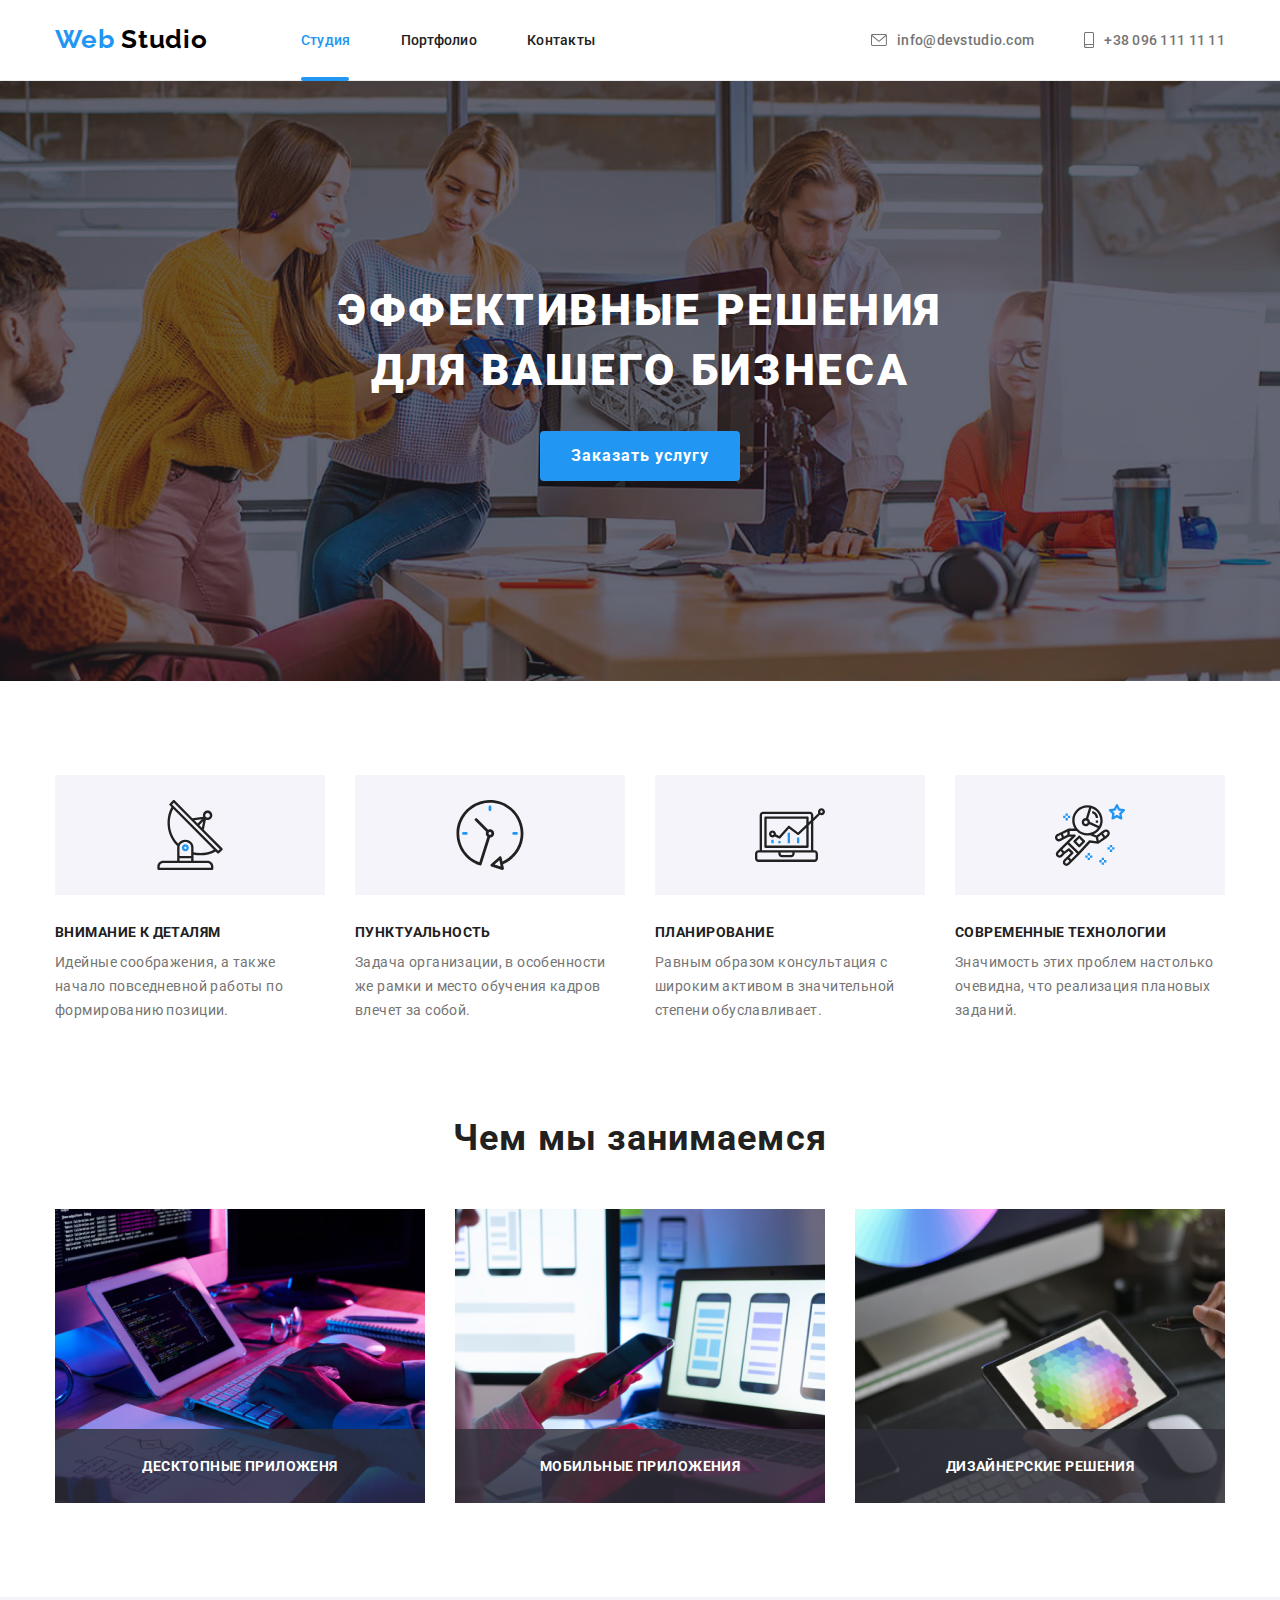
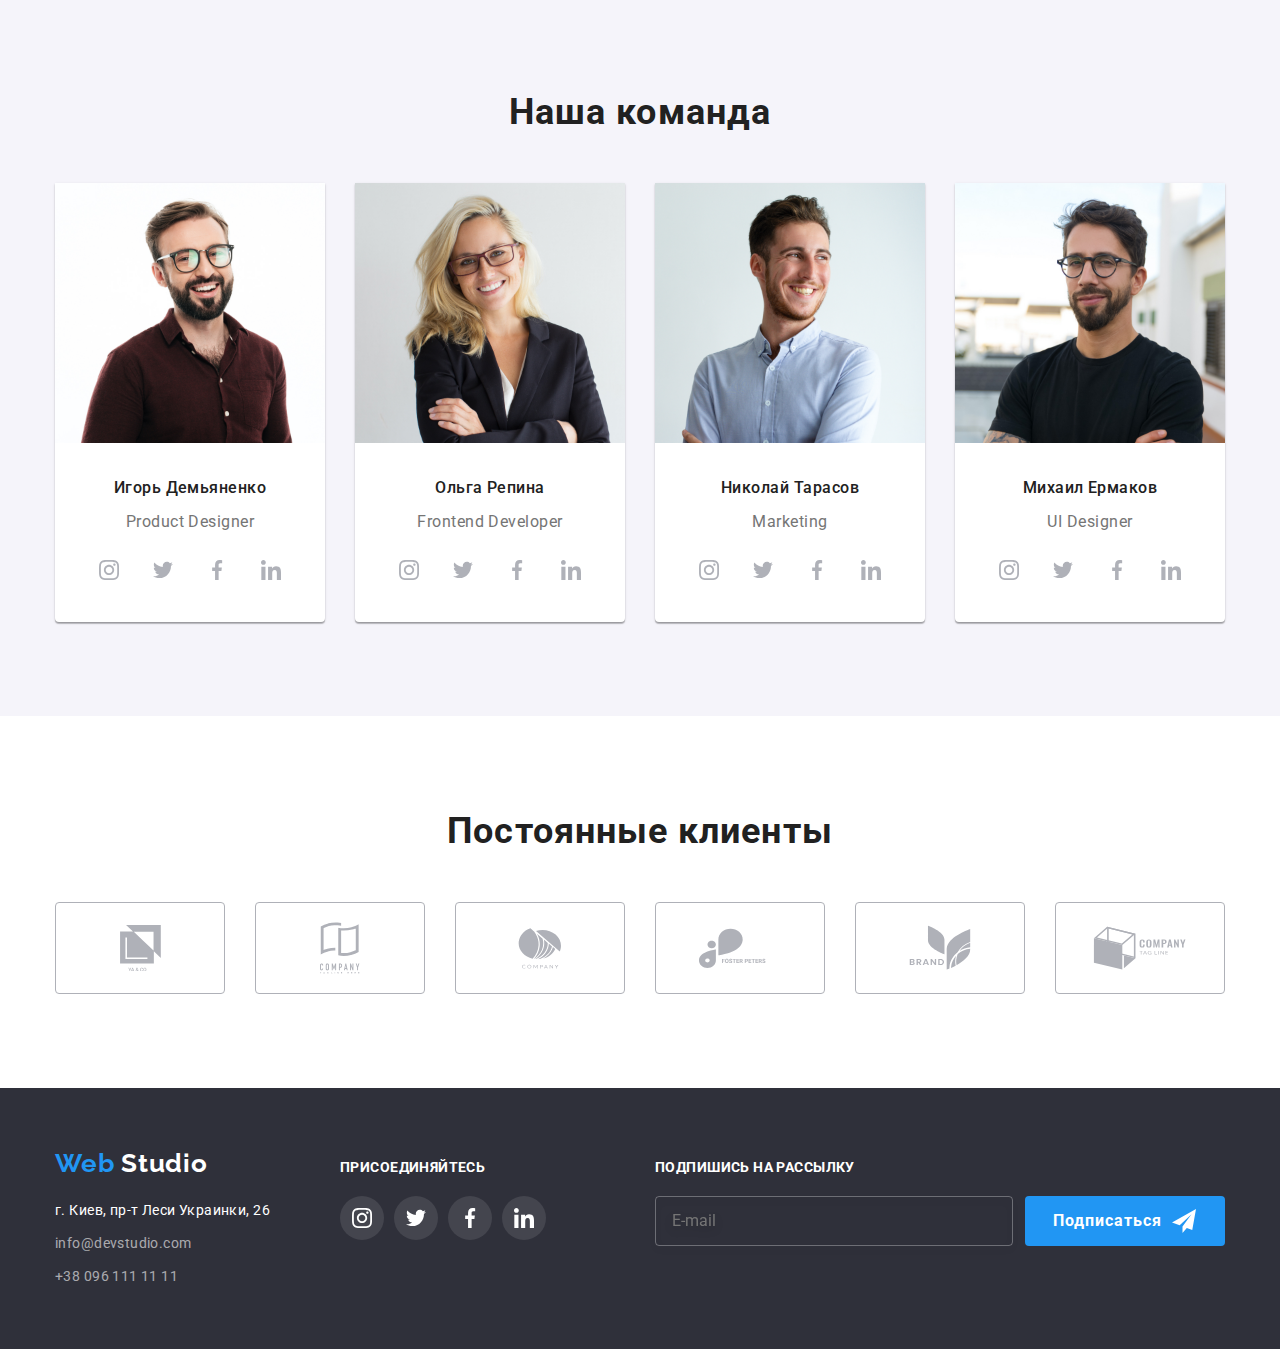
==== commit b1034ee9: "BEM + scss" ====
--- a/index.html
+++ b/index.html
@@ -21,9 +21,9 @@
 		<!--Шапка-->
 		<header class="header">
 			<div class="container">
-				<a href="./index.html" class="logo header__logo">
+				<a href="./index.html" class="logo logo-header">
 					Web
-					<span class="logo-header">Studio</span>
+					<span class="logo-header-color">Studio</span>
 				</a>
 
 				<!--Навигация-->
@@ -63,7 +63,7 @@
 			<section class="hero">
 				<div class="container">
 					<h1 class="hero__title">Эффективные решения для вашего бизнеса</h1>
-					<button type="button" class="button" data-modal-open>Заказать услугу</button>
+					<button type="button" class="button hero__button" data-modal-open>Заказать услугу</button>
 				</div>
 			</section>
 
@@ -148,28 +148,28 @@
 								<p class="workers__text">Product Designer</p>
 								<ul class="soc">
 									<li class="soc__item">
-										<a href="" class="soc__link">
+										<a href="" class="soc__link soc__link--team">
 											<svg class="soc__icon" width="20" height="20">
 												<use href="./images/icons.svg#icon-instagram"></use>
 											</svg>
 										</a>
 									</li>
 									<li class="soc__item">
-										<a href="" class="soc__link">
+										<a href="" class="soc__link soc__link--team">
 											<svg class="soc__icon" width="20" height="20">
 												<use href="./images/icons.svg#icon-twitter"></use>
 											</svg>
 										</a>
 									</li>
 									<li class="soc__item">
-										<a href="" class="soc__link">
+										<a href="" class="soc__link soc__link--team">
 											<svg class="soc__icon" width="20" height="20">
 												<use href="./images/icons.svg#icon-facebook"></use>
 											</svg>
 										</a>
 									</li>
 									<li class="soc__item">
-										<a href="" class="soc__link">
+										<a href="" class="soc__link soc__link--team">
 											<svg class="soc__icon" width="20" height="20">
 												<use href="./images/icons.svg#icon-linkedin"></use>
 											</svg>
@@ -185,28 +185,28 @@
 								<p class="workers__text">Frontend Developer</p>
 								<ul class="soc">
 									<li class="soc__item">
-										<a href="" class="soc__link">
+										<a href="" class="soc__link soc__link--team">
 											<svg class="soc__icon" width="20" height="20">
 												<use href="./images/icons.svg#icon-instagram"></use>
 											</svg>
 										</a>
 									</li>
 									<li class="soc__item">
-										<a href="" class="soc__link">
+										<a href="" class="soc__link soc__link--team">
 											<svg class="soc__icon" width="20" height="20">
 												<use href="./images/icons.svg#icon-twitter"></use>
 											</svg>
 										</a>
 									</li>
 									<li class="soc__item">
-										<a href="" class="soc__link">
+										<a href="" class="soc__link soc__link--team">
 											<svg class="soc__icon" width="20" height="20">
 												<use href="./images/icons.svg#icon-facebook"></use>
 											</svg>
 										</a>
 									</li>
 									<li class="soc__item">
-										<a href="" class="soc__link">
+										<a href="" class="soc__link soc__link--team">
 											<svg class="soc__icon" width="20" height="20">
 												<use href="./images/icons.svg#icon-linkedin"></use>
 											</svg>
@@ -222,28 +222,28 @@
 								<p class="workers__text">Marketing</p>
 								<ul class="soc">
 									<li class="soc__item">
-										<a href="" class="soc__link">
+										<a href="" class="soc__link soc__link--team">
 											<svg class="soc__icon" width="20" height="20">
 												<use href="./images/icons.svg#icon-instagram"></use>
 											</svg>
 										</a>
 									</li>
 									<li class="soc__item">
-										<a href="" class="soc__link">
+										<a href="" class="soc__link soc__link--team">
 											<svg class="soc__icon" width="20" height="20">
 												<use href="./images/icons.svg#icon-twitter"></use>
 											</svg>
 										</a>
 									</li>
 									<li class="soc__item">
-										<a href="" class="soc__link">
+										<a href="" class="soc__link soc__link--team">
 											<svg class="soc__icon" width="20" height="20">
 												<use href="./images/icons.svg#icon-facebook"></use>
 											</svg>
 										</a>
 									</li>
 									<li class="soc__item">
-										<a href="" class="soc__link">
+										<a href="" class="soc__link soc__link--team">
 											<svg class="soc__icon" width="20" height="20">
 												<use href="./images/icons.svg#icon-linkedin"></use>
 											</svg>
@@ -259,28 +259,28 @@
 								<p class="workers__text">UI Designer</p>
 								<ul class="soc">
 									<li class="soc__item">
-										<a href="" class="soc__link">
+										<a href="" class="soc__link soc__link--team">
 											<svg class="soc__icon" width="20" height="20">
 												<use href="./images/icons.svg#icon-instagram"></use>
 											</svg>
 										</a>
 									</li>
 									<li class="soc__item">
-										<a href="" class="soc__link">
+										<a href="" class="soc__link soc__link--team">
 											<svg class="soc__icon" width="20" height="20">
 												<use href="./images/icons.svg#icon-twitter"></use>
 											</svg>
 										</a>
 									</li>
 									<li class="soc__item">
-										<a href="" class="soc__link">
+										<a href="" class="soc__link soc__link--team">
 											<svg class="soc__icon" width="20" height="20">
 												<use href="./images/icons.svg#icon-facebook"></use>
 											</svg>
 										</a>
 									</li>
 									<li class="soc__item">
-										<a href="" class="soc__link">
+										<a href="" class="soc__link soc__link--team">
 											<svg class="soc__icon" width="20" height="20">
 												<use href="./images/icons.svg#icon-linkedin"></use>
 											</svg>
@@ -347,7 +347,7 @@
 		<footer class="footer">
 			<div class="container footer__container">
 				<div class="footer-contacts">
-					<a href="/goit-markup-hw-01/index.html" class="footer__logo">
+					<a href="/goit-markup-hw-01/index.html" class="logo">
 						Web
 						<span class="logo-footer-color">Studio</span>
 					</a>
--- a/css/styles.css
+++ b/css/styles.css
@@ -288,10 +288,6 @@
 	letter-spacing: 0.03em;
 } */
 
-.team {
-	background-color: #f5f4fa;
-}
-
 /* .job__title,
 .team__title,
 .clients__title {
@@ -309,7 +305,7 @@
 	letter-spacing: 0.03em;
 } */
 
-.soc {
+/* .soc {
 	display: flex;
 	justify-content: center;
 	gap: 10px;
@@ -339,15 +335,19 @@
 .soc__link:hover .soc__icon,
 .soc__link:focus .soc__icon {
 	fill: #ffffff;
-}
-
-.team__list {
+} */
+
+/* .team__list {
 	display: flex;
 	gap: 30px;
 	padding: 0;
 }
 
-.team__item {
+/* .team {
+	background-color: #f5f4fa;
+} */
+
+/* .team__item {
 	width: 270px;
 	background-color: #ffffff;
 	box-shadow: 0px 1px 3px rgba(0, 0, 0, 0.12), 0px 1px 1px rgba(0, 0, 0, 0.14), 0px 2px 1px rgba(0, 0, 0, 0.2);
@@ -374,9 +374,9 @@
 	text-align: center;
 	letter-spacing: 0.03em;
 	margin-bottom: 16px;
-}
+} */
 /* --------------------КЛИЕНТЫ-------------------- */
-.clients__list {
+/* .clients__list {
 	display: flex;
 	gap: 30px;
 }
@@ -408,33 +408,33 @@
 .clients__link:hover .clients__icon,
 .clients__link:focus .clients__icon {
 	fill: var(--accent-text-color);
-}
+} */
 
 /* футер */
 
-.footer {
+/* .logo__footer {
+	color: var(--accent-text-color);
+	font-family: Raleway;
+	font-weight: 700;
+	font-size: 26px;
+	line-height: 1.2;
+	letter-spacing: 0.03em;
+	text-decoration: none;
+}
+.logo__footer--color {
+	color: #ffffff;
+	font-family: Raleway;
+	font-weight: 700;
+	font-size: 26px;
+	line-height: 1.2;
+	letter-spacing: 0.03em;
+} */
+/* .footer {
 	background-color: #2f303a;
 	padding-top: 60px;
 	padding-bottom: 60px;
 }
 
-.footer__logo {
-	color: var(--accent-text-color);
-	font-family: Raleway;
-	font-weight: 700;
-	font-size: 26px;
-	line-height: 1.2;
-	letter-spacing: 0.03em;
-	text-decoration: none;
-}
-.logo-footer-color {
-	color: #ffffff;
-	font-family: Raleway;
-	font-weight: 700;
-	font-size: 26px;
-	line-height: 1.2;
-	letter-spacing: 0.03em;
-}
 .footer__address {
 	margin: 0;
 	margin-top: 20px;
@@ -445,12 +445,31 @@
 	align-items: baseline;
 }
 
-.address__contacts-list .address__link {
-	text-decoration: none;
-}
-
 .footer-contacts {
 	margin-right: 70px;
+}
+
+.footer__soc-section {
+	margin-right: 93px;
+}
+
+.footer__soc-title {
+	color: #ffffff;
+	font-weight: 700;
+	font-size: 14px;
+	line-height: 1.14;
+	letter-spacing: 0.03em;
+	text-transform: uppercase;
+	margin: 0;
+	margin-bottom: 20px;
+}
+
+.footer__subscribe {
+	margin-left: auto;
+} */
+
+/* .address__contacts-list .address__link {
+	text-decoration: none;
 }
 
 .address__item {
@@ -475,33 +494,14 @@
 	font-size: 14px;
 	line-height: 1.71;
 	letter-spacing: 0.03em;
-}
-
-.footer__soc-section {
-	margin-right: 93px;
-}
-
-.footer__soc-title {
-	color: #ffffff;
-	font-weight: 700;
-	font-size: 14px;
-	line-height: 1.14;
-	letter-spacing: 0.03em;
-	text-transform: uppercase;
-	margin: 0;
-	margin-bottom: 20px;
-}
-
-.soc__link--footer {
+} */
+
+/* .soc__link--footer {
 	background-color: rgba(255, 255, 255, 0.1);
 	fill: #ffffff;
-}
-
-.footer__subscribe {
-	margin-left: auto;
-}
-
-.subscribe__text {
+} */
+
+/* .subscribe__text {
 	font-weight: 700;
 	font-size: 14px;
 	line-height: 1.14;
@@ -553,7 +553,7 @@
 	letter-spacing: 0.06em;
 	color: #ffffff;
 	margin-right: 10px;
-}
+} */
 
 /* .soc-links-footer-item {
     width: 44px;
@@ -579,7 +579,8 @@
 /* .hidden {
 	display: none;
 } */
-.button-portfolio {
+
+/* .button-portfolio {
 	display: flex;
 	justify-content: center;
 	margin-bottom: 50px;
@@ -614,8 +615,9 @@
 .button-portfolio .current-button {
 	background-color: var(--accent-text-color);
 	color: #ffffff;
-}
-.portfolio .portfolio__link {
+} */
+
+/* .portfolio .portfolio__link {
 	text-decoration: none;
 }
 
@@ -692,10 +694,10 @@
 	opacity: 0;
 	transform: translateY(100%);
 	transition: transform 250ms linear, opacity 250ms linear;
-}
+} */
 
 /* ----------МОДАЛЬНОЕ ОКНО---------- */
-.backdrop {
+/* .backdrop {
 	position: fixed;
 	top: 0;
 	left: 0;
@@ -703,10 +705,6 @@
 	height: 100%;
 	background-color: rgba(0, 0, 0, 0.2);
 	transition: opacity 250ms linear, visibility 250ms linear;
-
-	/* padding-top: 221px;
-    padding-left: 536px;
-    padding-right: 536px; */
 }
 
 .backdrop .is-hidden .modal {
@@ -747,12 +745,6 @@
 	fill: var(--accent-text-color);
 }
 
-/* .is-hidden {
-	opacity: 0;
-	visibility: hidden;
-	pointer-events: none;
-} */
-
 .modal__title {
 	font-weight: 700;
 	font-size: 20px;
@@ -843,20 +835,6 @@
 	justify-content: center;
 	cursor: pointer;
 }
-
-/* .visually-hidden {
-	position: absolute;
-	width: 1px;
-	height: 1px;
-	margin: -1px;
-	border: 0;
-	padding: 0;
-
-	white-space: nowrap;
-	clip-path: inset(100%);
-	clip: rect(0 0 0 0);
-	overflow: hidden;
-} */
 
 .modal-policy__text {
 	font-size: 14px;
@@ -920,7 +898,27 @@
 .modal-button:focus {
 	background-color: var(--accent-text-color);
 	box-shadow: 0px 3px 1px rgba(0, 0, 0, 0.1), 0px 1px 2px rgba(0, 0, 0, 0.08), 0px 2px 2px rgba(0, 0, 0, 0.12);
-}
+} */
+
+/* .is-hidden {
+	opacity: 0;
+	visibility: hidden;
+	pointer-events: none;
+} */
+
+/* .visually-hidden {
+	position: absolute;
+	width: 1px;
+	height: 1px;
+	margin: -1px;
+	border: 0;
+	padding: 0;
+
+	white-space: nowrap;
+	clip-path: inset(100%);
+	clip: rect(0 0 0 0);
+	overflow: hidden;
+} */
 
 /* цвет основы текста #757575 */
 /* цвет текста вторички #212121 */
--- a/css/main.css
+++ b/css/main.css
@@ -1,145 +1,3 @@
-.container {
-  width: 1200px;
-  padding-left: 15px;
-  padding-right: 15px;
-  margin: 0 auto;
-}
-
-.section {
-  padding-top: 94px;
-  padding-bottom: 94px;
-}
-
-.navigation {
-  display: flex;
-}
-
-.navigation__item:not(:last-child) {
-  margin-right: 50px;
-}
-
-.navigation__link {
-  color: var(--title-text-color);
-  font-weight: 500;
-  font-size: 14px;
-  line-height: 1.15;
-  letter-spacing: 0.02em;
-  text-decoration: none;
-  padding-top: 32px;
-  padding-bottom: 32px;
-  display: block;
-  transition: color var(--transition);
-}
-
-.navigation__link:hover,
-.navigation__link:focus {
-  color: var(--accent-text-color);
-}
-
-.navigation__studio::after {
-  position: absolute;
-  content: "";
-  display: inline-block;
-  align-items: flex-end;
-  bottom: -1px;
-  width: 48px;
-  height: 4px;
-  border-radius: 2px;
-  background-color: var(--accent-text-color);
-}
-
-.navigation__portfolio::after {
-  position: absolute;
-  content: "";
-  display: inline-block;
-  align-items: flex-end;
-  bottom: -1px;
-  width: 78px;
-  height: 4px;
-  border-radius: 2px;
-  background-color: var(--accent-text-color);
-}
-
-.navigation .navigation__current {
-  color: var(--accent-text-color);
-}
-
-.contacts {
-  display: flex;
-}
-
-.header__contacts {
-  margin-left: auto;
-}
-
-.contacts__link {
-  color: var(--primery-text-color);
-  font-weight: 500;
-  font-size: 14px;
-  line-height: 1.15;
-  letter-spacing: 0.02em;
-  text-decoration: none;
-  padding-top: 32px;
-  padding-bottom: 32px;
-  display: flex;
-  align-items: center;
-  transition: color var(--transition);
-}
-
-.contact__link-icon {
-  margin-right: 10px;
-  fill: currentColor;
-}
-
-.contacts__link:hover,
-.contacts__link:focus {
-  color: var(--accent-text-color);
-}
-
-.contacts__item:not(:last-child) {
-  margin-right: 50px;
-}
-
-.contacts__item {
-  display: flex;
-  align-items: center;
-  justify-content: center;
-}
-
-.button {
-  background-color: #2196f3;
-  color: #ffffff;
-  font-weight: 700;
-  font-size: 16px;
-  line-height: 1.88;
-  display: flex;
-  align-items: center;
-  text-align: center;
-  letter-spacing: 0.06em;
-  cursor: pointer;
-  display: block;
-  width: 200px;
-  height: 50px;
-  margin: 0 auto;
-  border-radius: 4px;
-  border: 0px;
-  transition: background-color var(--transition);
-}
-
-.button:hover {
-  background-color: #188ce8;
-}
-
-.title {
-  margin-bottom: 50px;
-  color: var(--title-text-color);
-  font-weight: 700;
-  font-size: 36px;
-  line-height: 1.17;
-  text-align: center;
-  letter-spacing: 0.03em;
-}
-
 p,
 h1,
 h2,
@@ -166,108 +24,6 @@
   background-color: var(--primery-background-color);
   color: var(--primery-text-color);
   font-family: "Roboto", sans-serif;
-}
-
-.header .container {
-  display: flex;
-  align-items: center;
-}
-
-.header {
-  border-bottom: 1px solid #ececec;
-  position: relative;
-}
-
-.hero {
-  padding-top: 200px;
-  padding-bottom: 200px;
-  background-image: linear-gradient(rgba(47, 48, 58, 0.4), rgba(47, 48, 58, 0.4)), url(../images/hero-bg.jpg);
-  background-repeat: no-repeat;
-  background-position: center;
-  background-size: 1600px auto;
-}
-
-.hero__title {
-  color: #ffffff;
-  font-weight: 900;
-  font-size: 44px;
-  line-height: 1.36;
-  text-align: center;
-  letter-spacing: 0.06em;
-  text-transform: uppercase;
-  max-width: 696px;
-  margin: 0 auto;
-  margin-bottom: 30px;
-}
-
-.section-services {
-  padding-bottom: 0;
-}
-
-.services {
-  display: flex;
-  padding: 0;
-}
-
-.services__item:not(:last-child) {
-  margin-right: 30px;
-}
-
-.services__item {
-  width: 270px;
-  flex-basis: calc((100% - 90px) / 4);
-}
-
-.services__icon-list {
-  width: 270px;
-  height: 120px;
-  background-color: #f5f4fa;
-  display: flex;
-  align-items: center;
-  justify-content: center;
-  margin-bottom: 30px;
-}
-
-.services__title {
-  color: var(--title-text-color);
-  font-weight: 700;
-  font-size: 14px;
-  line-height: 1.14;
-  letter-spacing: 0.03em;
-  text-transform: uppercase;
-  margin-bottom: 10px;
-}
-
-.services__text {
-  font-weight: 400;
-  font-size: 14px;
-  line-height: 1.71;
-  letter-spacing: 0.03em;
-}
-
-.job__item {
-  position: relative;
-}
-
-.job__list {
-  display: flex;
-  gap: 30px;
-  padding: 0;
-}
-
-.job__img-title {
-  position: absolute;
-  bottom: 0;
-  left: 0;
-  width: 100%;
-  background-color: rgba(47, 48, 58, 0.8);
-  padding: 27px;
-  font-weight: 700;
-  font-size: 14px;
-  line-height: 1.43;
-  text-align: center;
-  letter-spacing: 0.03em;
-  color: #ffffff;
 }
 
 .hidden {
@@ -301,6 +57,185 @@
   --transition: 250ms cubic-bezier(0.4, 0, 0.2, 1);
 }
 
+.container {
+  width: 1200px;
+  padding-left: 15px;
+  padding-right: 15px;
+  margin: 0 auto;
+}
+
+.section {
+  padding-top: 94px;
+  padding-bottom: 94px;
+}
+
+.navigation {
+  display: flex;
+}
+
+.navigation__item:not(:last-child) {
+  margin-right: 50px;
+}
+
+.navigation__link {
+  color: var(--title-text-color);
+  font-weight: 500;
+  font-size: 14px;
+  line-height: 1.15;
+  letter-spacing: 0.02em;
+  text-decoration: none;
+  padding-top: 32px;
+  padding-bottom: 32px;
+  display: block;
+  transition: color var(--transition);
+}
+
+.navigation__link:hover,
+.navigation__link:focus {
+  color: var(--accent-text-color);
+}
+
+.navigation__studio::after {
+  position: absolute;
+  content: "";
+  display: inline-block;
+  align-items: flex-end;
+  bottom: -1px;
+  width: 48px;
+  height: 4px;
+  border-radius: 2px;
+  background-color: var(--accent-text-color);
+}
+
+.navigation__portfolio::after {
+  position: absolute;
+  content: "";
+  display: inline-block;
+  align-items: flex-end;
+  bottom: -1px;
+  width: 78px;
+  height: 4px;
+  border-radius: 2px;
+  background-color: var(--accent-text-color);
+}
+
+.navigation .navigation__current {
+  color: var(--accent-text-color);
+}
+
+.contacts {
+  display: flex;
+}
+
+.header__contacts {
+  margin-left: auto;
+}
+
+.contacts__link {
+  color: var(--primery-text-color);
+  font-weight: 500;
+  font-size: 14px;
+  line-height: 1.15;
+  letter-spacing: 0.02em;
+  text-decoration: none;
+  padding-top: 32px;
+  padding-bottom: 32px;
+  display: flex;
+  align-items: center;
+  transition: color var(--transition);
+}
+
+.contact__link-icon {
+  margin-right: 10px;
+  fill: currentColor;
+}
+
+.contacts__link:hover,
+.contacts__link:focus {
+  color: var(--accent-text-color);
+}
+
+.contacts__item:not(:last-child) {
+  margin-right: 50px;
+}
+
+.contacts__item {
+  display: flex;
+  align-items: center;
+  justify-content: center;
+}
+
+.button {
+  background-color: #2196f3;
+  color: #ffffff;
+  font-weight: 700;
+  font-size: 16px;
+  line-height: 1.88;
+  letter-spacing: 0.06em;
+  cursor: pointer;
+  width: 200px;
+  height: 50px;
+  margin: 0 auto;
+  border-radius: 4px;
+  border: 0px;
+  transition: background-color var(--transition);
+}
+
+.button:hover {
+  background-color: #188ce8;
+}
+
+.title {
+  margin-bottom: 50px;
+  color: var(--title-text-color);
+  font-weight: 700;
+  font-size: 36px;
+  line-height: 1.17;
+  text-align: center;
+  letter-spacing: 0.03em;
+}
+
+.soc {
+  display: flex;
+  justify-content: center;
+  gap: 10px;
+}
+
+.soc__icon {
+  fill: #afb1b8;
+  transition: fill var(--transition);
+}
+
+.soc__link {
+  width: 44px;
+  height: 44px;
+  border-radius: 50%;
+  display: flex;
+  align-items: center;
+  justify-content: center;
+  transition: background-color var(--transition);
+}
+
+.soc__link:hover,
+.soc__link:focus {
+  background-color: var(--accent-text-color);
+  outline: none;
+}
+
+.soc__link--team {
+  background-color: #ffffff;
+}
+
+.soc__link--team:hover .soc__icon,
+.soc__link--team:focus .soc__icon {
+  fill: #ffffff;
+}
+
+.soc__link--footer {
+  background-color: rgba(255, 255, 255, 0.1);
+  fill: #ffffff;
+}
+
 .logo {
   color: var(--accent-text-color);
   font-family: Raleway;
@@ -309,12 +244,643 @@
   line-height: 1.2;
   letter-spacing: 0.03em;
   text-decoration: none;
+}
+
+.logo-header {
   padding-top: 24px;
   padding-bottom: 25px;
   display: block;
   margin-right: 93px;
 }
 
-.logo-header {
+.logo-header-color {
   color: black;
+}
+
+.logo-footer-color {
+  color: #ffffff;
+}
+
+.address__contacts-list .address__link {
+  text-decoration: none;
+}
+
+.address__item {
+  color: #ffffff;
+  font-style: normal;
+  font-weight: 400;
+  font-size: 14px;
+  line-height: 1.71;
+  letter-spacing: 0.03em;
+  padding: 0;
+  margin-bottom: 9px;
+}
+
+.address__contact-item:first-child {
+  margin-bottom: 9px;
+}
+
+.address__link {
+  color: rgba(255, 255, 255, 0.6);
+  font-style: normal;
+  font-weight: 400;
+  font-size: 14px;
+  line-height: 1.71;
+  letter-spacing: 0.03em;
+}
+
+.subscribe__text {
+  font-weight: 700;
+  font-size: 14px;
+  line-height: 1.14;
+  letter-spacing: 0.03em;
+  text-transform: uppercase;
+  color: #ffffff;
+  margin-bottom: 20px;
+}
+
+.subscribe__mail {
+  display: flex;
+  align-items: center;
+  justify-content: center;
+}
+
+.subscribe__input {
+  width: 358px;
+  height: 50px;
+  margin-right: 12px;
+  border: 1px solid rgba(255, 255, 255, 0.3);
+  filter: drop-shadow(0px 4px 4px rgba(0, 0, 0, 0.15));
+  border-radius: 4px;
+  background-color: transparent;
+  padding: 15px 16px;
+  cursor: pointer;
+  color: #ffffff;
+}
+
+.subscribe__input:hover,
+.subscribe__input:focus {
+  border: 1px solid var(--accent-text-color);
+  outline: none;
+}
+
+.subscribe__button {
+  display: inline-block;
+  width: 200px;
+  height: 50px;
+  display: flex;
+  align-items: center;
+  text-align: center;
+  padding: 10px 28px;
+}
+
+.subscribe__button-text {
+  font-weight: 700;
+  font-size: 16px;
+  line-height: 1.88;
+  letter-spacing: 0.06em;
+  color: #ffffff;
+  margin-right: 10px;
+}
+
+.button-portfolio {
+  display: flex;
+  justify-content: center;
+  margin-bottom: 50px;
+}
+
+.button-portfolio__item:not(:last-child) {
+  margin-right: 8px;
+}
+
+.button-portfolio .button-portfolio__item-class {
+  background-color: #f5f4fa;
+  color: #212121;
+  font-weight: 500;
+  font-size: 16px;
+  line-height: 1.63;
+  text-align: center;
+  letter-spacing: 0.03em;
+  cursor: pointer;
+  border-radius: 4px;
+  border: 0px;
+  padding: 6px 22px;
+  transition: background-color var(--transition), color var(--transition), box-shadow var(--transition);
+}
+
+.button-portfolio .button-portfolio__item-class:hover,
+.button-portfolio .button-portfolio__item-class:focus {
+  background-color: var(--accent-text-color);
+  color: #ffffff;
+  box-shadow: 0px 3px 1px rgba(0, 0, 0, 0.1), 0px 1px 2px rgba(0, 0, 0, 0.08), 0px 2px 2px rgba(0, 0, 0, 0.12);
+  outline: none;
+}
+
+.button-portfolio .current-button {
+  background-color: var(--accent-text-color);
+  color: #ffffff;
+}
+
+.backdrop {
+  position: fixed;
+  top: 0;
+  left: 0;
+  width: 100%;
+  height: 100%;
+  background-color: rgba(0, 0, 0, 0.2);
+  transition: opacity 250ms linear, visibility 250ms linear;
+}
+
+.backdrop .is-hidden .modal {
+  transform: translate(-50%, -50%) scale(0) rotate(-180deg);
+}
+
+.modal {
+  position: absolute;
+  width: 528px;
+  height: 581px;
+  top: 221px;
+  left: 50%;
+  transform: translate(-50%) scale(1) rotate(0);
+  background-color: #fff;
+  transition: cubic-bezier(0.4, 0, 0.2, 1);
+  padding: 40px;
+}
+
+.modal__close-btn {
+  position: absolute;
+  top: 8px;
+  right: 8px;
+  width: 30px;
+  height: 30px;
+  border-radius: 50%;
+  border: 1px solid rgba(0, 0, 0, 0.1);
+  background-color: #ffffff;
+  display: flex;
+  align-items: center;
+  justify-content: center;
+  outline: none;
+  cursor: pointer;
+  transition: var(--transition);
+}
+
+.modal__close-btn:hover,
+.modal__close-btn:focus {
+  fill: var(--accent-text-color);
+}
+
+.modal__title {
+  font-weight: 700;
+  font-size: 20px;
+  line-height: 1.15;
+  text-align: center;
+  letter-spacing: 0.03em;
+  color: #212121;
+  margin-bottom: 12px;
+}
+
+.modal-label {
+  display: flex;
+  flex-direction: column;
+}
+
+.modal-label:not(:last-of-type) {
+  margin-bottom: 10px;
+}
+
+.modal-label:last-of-type {
+  margin-bottom: 20px;
+}
+
+.modal-label__text {
+  font-weight: 400;
+  font-size: 12px;
+  line-height: 1.17;
+  letter-spacing: 0.01em;
+  color: #757575;
+  margin-bottom: 4px;
+}
+
+.modal-label__wrapper {
+  position: relative;
+}
+
+.modal-label__input,
+.modal-label__textarea {
+  width: 100%;
+  border: 1px solid rgba(33, 33, 33, 0.2);
+  border-radius: 4px;
+  outline: none;
+  transition: border var(--transition);
+}
+
+.modal-label__input {
+  height: 40px;
+  padding-top: 11px;
+  padding-right: 12px;
+  padding-bottom: 11px;
+  padding-left: 42px;
+}
+
+.modal-label__input:focus,
+.modal-label__textarea:focus {
+  border: 1px solid var(--accent-text-color);
+}
+
+.modal-label__input:focus + .modal-label__input-icon {
+  fill: var(--accent-text-color);
+}
+
+.modal-label__input-icon {
+  position: absolute;
+  left: 14px;
+  top: 50%;
+  transform: translateY(-50%);
+  transition: fill var(--transition);
+}
+
+.modal-label__textarea {
+  height: 120px;
+  resize: none;
+  padding: 12px 16px;
+}
+
+.modal-label__textarea::placeholder {
+  color: rgba(117, 117, 177, 0.5);
+}
+
+.modal-policy {
+  margin-bottom: 30px;
+}
+
+.modal-policy__label {
+  display: flex;
+  align-items: center;
+  justify-content: center;
+  cursor: pointer;
+}
+
+.modal-policy__text {
+  font-size: 14px;
+  line-height: 1.71;
+  letter-spacing: 0.03em;
+  color: #757575;
+}
+
+.modal-policy__link {
+  color: var(--accent-text-color);
+  text-decoration: none;
+  border-bottom: 1px solid var(--accent-text-color);
+}
+
+.modal-policy__custom-check {
+  border: 2px solid #212121;
+  border-radius: 3px;
+  width: 16px;
+  height: 15px;
+  display: flex;
+  align-items: center;
+  justify-content: center;
+  margin-right: 7px;
+}
+
+.modal-policy__check {
+  transition: border var(--transition);
+}
+
+.modal-policy__check:checked + .modal-policy__custom-check {
+  border: 2px solid var(--accent-text-color);
+  background-color: var(--accent-text-color);
+}
+
+.modal-policy__check:hover + .modal-policy__custom-check,
+.modal-policy__check:focus + .modal-policy__custom-check {
+  border: 2px solid var(--accent-text-color);
+}
+
+.modal-button {
+  background-color: #2196f3;
+  color: #ffffff;
+  font-weight: 700;
+  font-size: 16px;
+  line-height: 1.88;
+  display: flex;
+  align-items: center;
+  text-align: center;
+  letter-spacing: 0.06em;
+  cursor: pointer;
+  display: block;
+  width: 200px;
+  height: 50px;
+  margin: 0 auto;
+  border-radius: 4px;
+  border: 0px;
+  transition: background-color var(--transition);
+}
+
+.modal-button:hover,
+.modal-button:focus {
+  background-color: var(--accent-text-color);
+  box-shadow: 0px 3px 1px rgba(0, 0, 0, 0.1), 0px 1px 2px rgba(0, 0, 0, 0.08), 0px 2px 2px rgba(0, 0, 0, 0.12);
+}
+
+.header .container {
+  display: flex;
+  align-items: center;
+}
+
+.header {
+  border-bottom: 1px solid #ececec;
+  position: relative;
+}
+
+.hero {
+  padding-top: 200px;
+  padding-bottom: 200px;
+  background-image: linear-gradient(rgba(47, 48, 58, 0.4), rgba(47, 48, 58, 0.4)), url(../images/hero-bg.jpg);
+  background-repeat: no-repeat;
+  background-position: center;
+  background-size: 1600px auto;
+}
+
+.hero__title {
+  color: #ffffff;
+  font-weight: 900;
+  font-size: 44px;
+  line-height: 1.36;
+  text-align: center;
+  letter-spacing: 0.06em;
+  text-transform: uppercase;
+  max-width: 696px;
+  margin: 0 auto;
+  margin-bottom: 30px;
+}
+
+.hero__button {
+  display: block;
+}
+
+.section-services {
+  padding-bottom: 0;
+}
+
+.services {
+  display: flex;
+  padding: 0;
+}
+
+.services__item:not(:last-child) {
+  margin-right: 30px;
+}
+
+.services__item {
+  width: 270px;
+  flex-basis: calc((100% - 90px) / 4);
+}
+
+.services__icon-list {
+  width: 270px;
+  height: 120px;
+  background-color: #f5f4fa;
+  display: flex;
+  align-items: center;
+  justify-content: center;
+  margin-bottom: 30px;
+}
+
+.services__title {
+  color: var(--title-text-color);
+  font-weight: 700;
+  font-size: 14px;
+  line-height: 1.14;
+  letter-spacing: 0.03em;
+  text-transform: uppercase;
+  margin-bottom: 10px;
+}
+
+.services__text {
+  font-weight: 400;
+  font-size: 14px;
+  line-height: 1.71;
+  letter-spacing: 0.03em;
+}
+
+.job__item {
+  position: relative;
+}
+
+.job__list {
+  display: flex;
+  gap: 30px;
+  padding: 0;
+}
+
+.job__img-title {
+  position: absolute;
+  bottom: 0;
+  left: 0;
+  width: 100%;
+  background-color: rgba(47, 48, 58, 0.8);
+  padding: 27px;
+  font-weight: 700;
+  font-size: 14px;
+  line-height: 1.43;
+  text-align: center;
+  letter-spacing: 0.03em;
+  color: #ffffff;
+}
+
+.team {
+  background-color: #f5f4fa;
+}
+
+.team__list {
+  display: flex;
+  gap: 30px;
+  padding: 0;
+}
+
+.team__item {
+  width: 270px;
+  background-color: #ffffff;
+  box-shadow: 0px 1px 3px rgba(0, 0, 0, 0.12), 0px 1px 1px rgba(0, 0, 0, 0.14), 0px 2px 1px rgba(0, 0, 0, 0.2);
+  border-radius: 0px 0px 4px 4px;
+}
+
+.workers {
+  padding: 30px 30px;
+}
+
+.workers__title {
+  color: var(--title-text-color);
+  font-weight: 500;
+  font-size: 16px;
+  line-height: 1.88;
+  text-align: center;
+  letter-spacing: 0.03em;
+  margin-bottom: 10px;
+}
+
+.workers__text {
+  font-weight: 400;
+  font-size: 16px;
+  line-height: 1.18;
+  text-align: center;
+  letter-spacing: 0.03em;
+  margin-bottom: 16px;
+}
+
+.clients__list {
+  display: flex;
+  gap: 30px;
+}
+
+.clients__item {
+  width: 170px;
+}
+
+.clients__link {
+  border: 1px solid #afb1b8;
+  border-radius: 4px;
+  display: flex;
+  align-items: center;
+  justify-content: center;
+  height: 92px;
+  outline: none;
+  transition: border var(--transition);
+}
+
+.clients__link:hover,
+.clients__link:focus {
+  border: 1px solid var(--accent-text-color);
+}
+
+.clients__icon {
+  fill: rgb(175, 177, 184);
+  transition: fill var(--transition);
+}
+
+.clients__link:hover .clients__icon,
+.clients__link:focus .clients__icon {
+  fill: var(--accent-text-color);
+}
+
+.footer {
+  background-color: #2f303a;
+  padding-top: 60px;
+  padding-bottom: 60px;
+}
+
+.footer__address {
+  margin: 0;
+  margin-top: 20px;
+}
+
+.footer__container {
+  display: flex;
+  align-items: baseline;
+}
+
+.footer-contacts {
+  margin-right: 70px;
+}
+
+.footer__soc-section {
+  margin-right: 93px;
+}
+
+.footer__soc-title {
+  color: #ffffff;
+  font-weight: 700;
+  font-size: 14px;
+  line-height: 1.14;
+  letter-spacing: 0.03em;
+  text-transform: uppercase;
+  margin: 0;
+  margin-bottom: 20px;
+}
+
+.footer__subscribe {
+  margin-left: auto;
+}
+
+.portfolio .portfolio__link {
+  text-decoration: none;
+}
+
+.portfolio {
+  display: flex;
+  flex-wrap: wrap;
+  gap: 30px;
+  padding: 0;
+}
+
+.portfolio__link {
+  display: block;
+  transition: box-shadow var(--transition);
+}
+
+.portfolio__item {
+  flex-basis: calc((100% - 60px) / 3);
+  position: relative;
+}
+
+.portfolio__link:hover .portfolio__top-text,
+.portfolio__link:focus .portfolio__top-text {
+  transform: translateY(0);
+  opacity: 1;
+}
+
+.portfolio__border {
+  border-right: 1px solid #eeeeee;
+  border-left: 1px solid #eeeeee;
+  border-bottom: 1px solid #eeeeee;
+  padding: 20px 24px;
+}
+
+.portfolio__link:hover,
+.portfolio__link:focus {
+  cursor: pointer;
+  box-shadow: 0px 1px 1px rgba(0, 0, 0, 0.12), 0px 4px 4px rgba(0, 0, 0, 0.06), 1px 4px 6px rgba(0, 0, 0, 0.16);
+  outline: none;
+}
+
+.portfolio__title {
+  color: var(--title-text-color);
+  font-weight: 700;
+  font-size: 18px;
+  line-height: 2;
+  letter-spacing: 0.06em;
+  margin: 0;
+  margin-bottom: 4px;
+}
+
+.portfolio__text {
+  color: var(--primery-text-color);
+  font-weight: 400;
+  font-size: 16px;
+  line-height: 1.88;
+  letter-spacing: 0.03em;
+}
+
+.portfolio__top-wrap {
+  position: relative;
+  overflow: hidden;
+}
+
+.portfolio__top-text {
+  position: absolute;
+  top: 0;
+  left: 0;
+  color: #ffffff;
+  background: rgba(33, 150, 243, 0.9);
+  font-weight: 400;
+  font-size: 18px;
+  line-height: 1.56;
+  letter-spacing: 0.03em;
+  padding: 63px 24px;
+  height: 100%;
+  opacity: 0;
+  transform: translateY(100%);
+  transition: transform 250ms linear, opacity 250ms linear;
 }/*# sourceMappingURL=main.css.map */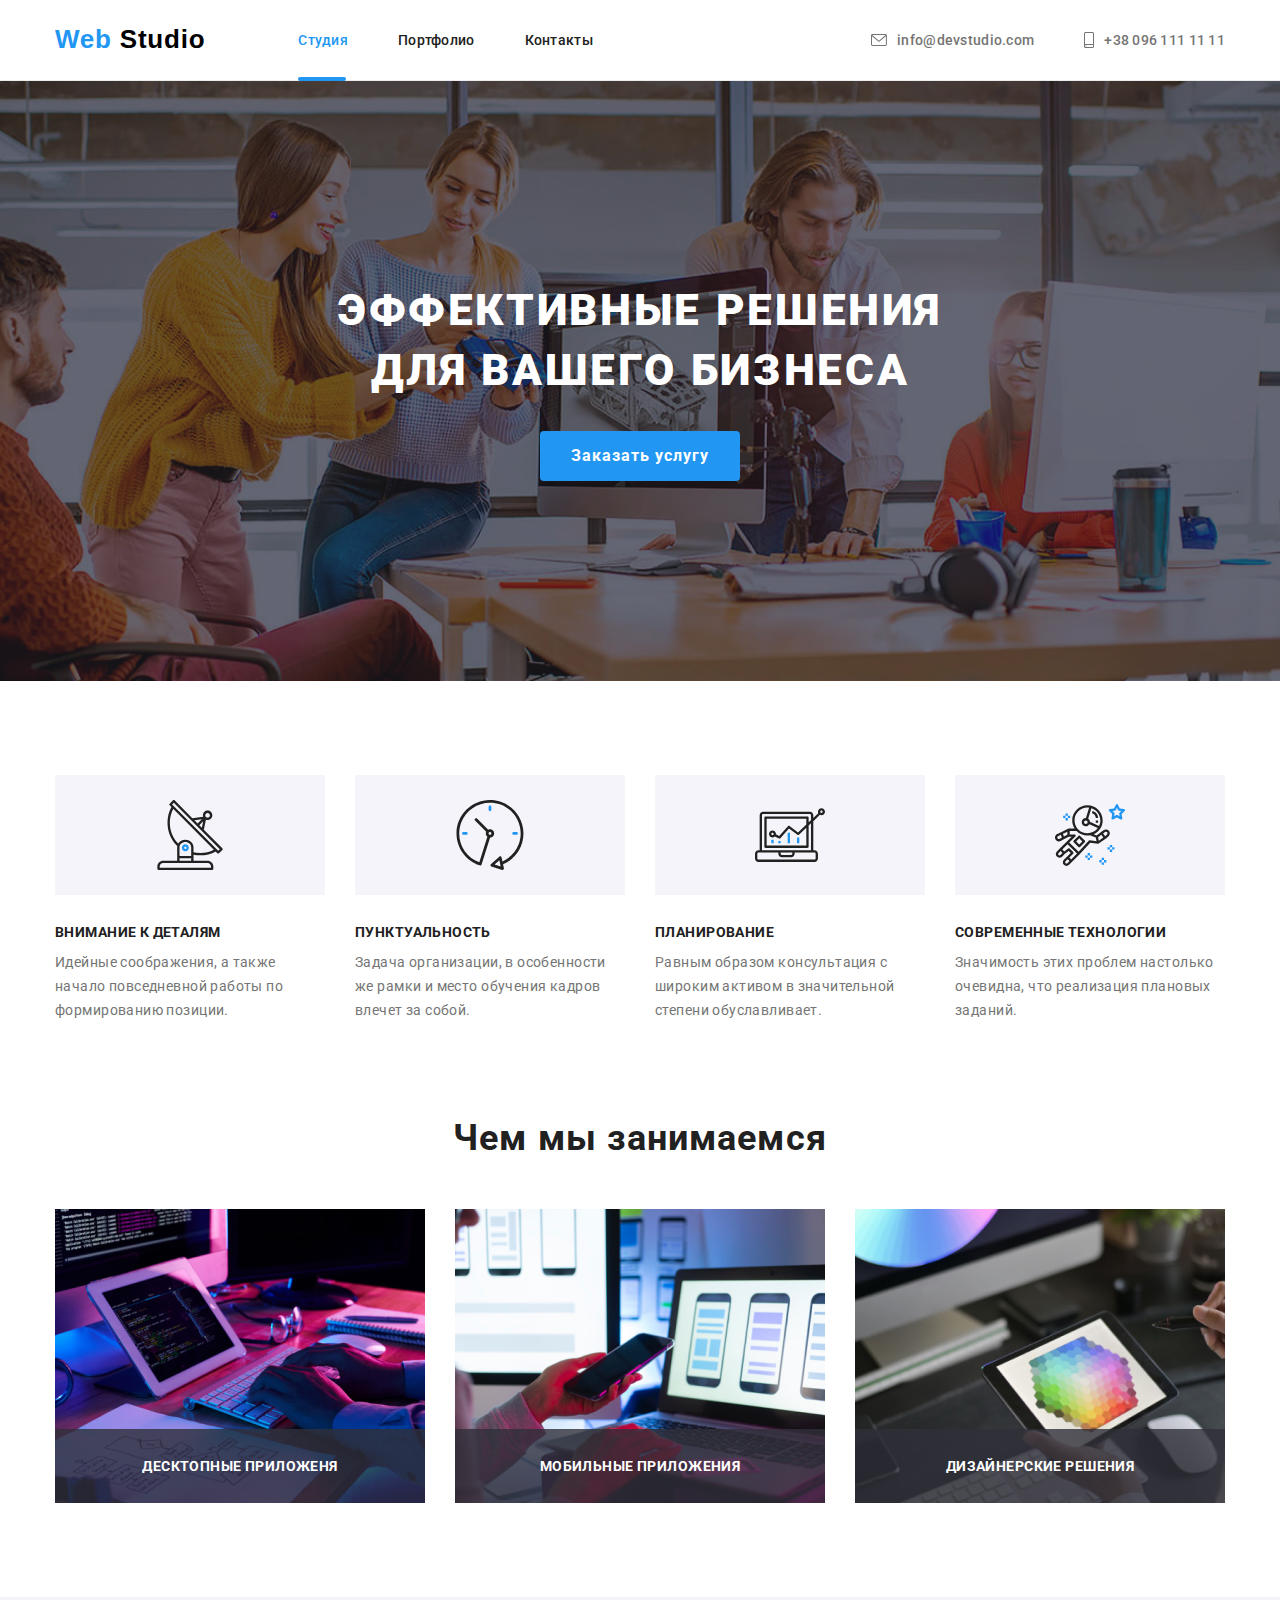
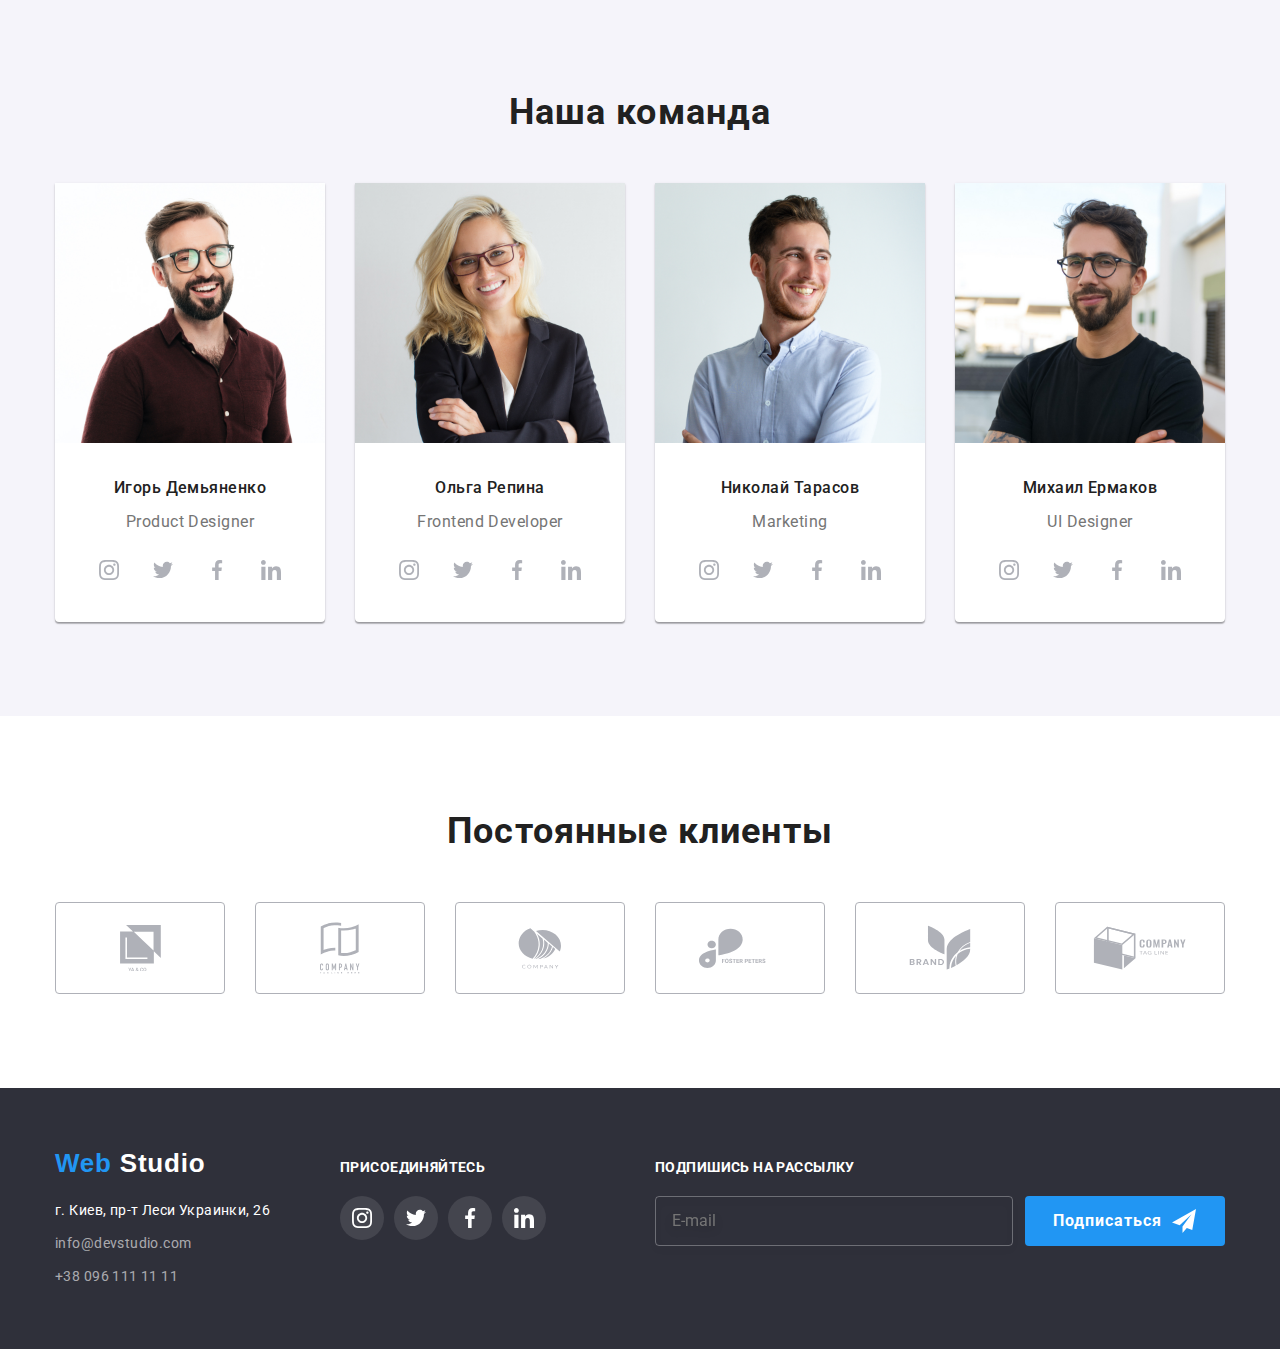
==== commit 8e8a44d4: "HW7 ready for check" ====
--- a/index.html
+++ b/index.html
@@ -14,7 +14,7 @@
 			href="https://cdnjs.cloudflare.com/ajax/libs/modern-normalize/1.1.0/modern-normalize.min.css"
 		/>
 		<link rel="stylesheet" href="./css/styles.css" />
-		<link rel="stylesheet" href="./css/main.css" />
+		<link rel="stylesheet" href="./css/main.min.css" />
 	</head>
 
 	<body class="body">
--- a/css/main.min.css
+++ b/css/main.min.css
@@ -0,0 +1 @@
+p,h1,h2,h3,h4,h5,h6{margin:0}ul{margin:0;padding-left:0;list-style:none}img{display:block;max-width:100%;height:auto}.hidden{display:none}.is-hidden{opacity:0;visibility:hidden;pointer-events:none}.visually-hidden{position:absolute;width:1px;height:1px;margin:-1px;border:0;padding:0;white-space:nowrap;clip-path:inset(100%);clip:rect(0 0 0 0);overflow:hidden}:root{--primery-text-color: #757575;--title-text-color: #212121;--accent-text-color: #2196f3;--primery-background-color: #ffffff;--transition: 250ms cubic-bezier(0.4, 0, 0.2, 1);--logo-font: font-family Raleway, sans-serif}.body{background-color:var(--primery-background-color);color:var(--primery-text-color);font-family:"Roboto",sans-serif}.container{width:1200px;padding-left:15px;padding-right:15px;margin:0 auto}.section{padding-top:94px;padding-bottom:94px}.navigation{display:flex}.navigation__item:not(:last-child){margin-right:50px}.navigation__link{color:var(--title-text-color);font-weight:500;font-size:14px;line-height:1.15;letter-spacing:.02em;text-decoration:none;padding-top:32px;padding-bottom:32px;display:block;transition:color var(--transition)}.navigation__link:hover,.navigation__link:focus{color:var(--accent-text-color)}.navigation__studio::after{position:absolute;content:"";display:inline-block;align-items:flex-end;bottom:-1px;width:48px;height:4px;border-radius:2px;background-color:var(--accent-text-color)}.navigation__portfolio::after{position:absolute;content:"";display:inline-block;align-items:flex-end;bottom:-1px;width:78px;height:4px;border-radius:2px;background-color:var(--accent-text-color)}.navigation .navigation__current{color:var(--accent-text-color)}.contacts{display:flex}.header__contacts{margin-left:auto}.contacts__link{color:var(--primery-text-color);font-weight:500;font-size:14px;line-height:1.15;letter-spacing:.02em;text-decoration:none;padding-top:32px;padding-bottom:32px;display:flex;align-items:center;transition:color var(--transition)}.contacts__link:hover,.contacts__link:focus{color:var(--accent-text-color)}.contact__link-icon{margin-right:10px;fill:currentColor}.contacts__item{display:flex;align-items:center;justify-content:center}.contacts__item:not(:last-child){margin-right:50px}.button{background-color:#2196f3;color:#fff;font-weight:700;font-size:16px;line-height:1.88;letter-spacing:.06em;cursor:pointer;width:200px;height:50px;margin:0 auto;border-radius:4px;border:0px;transition:background-color var(--transition)}.button:hover{background-color:#188ce8}.title{margin-bottom:50px;color:var(--title-text-color);font-weight:700;font-size:36px;line-height:1.17;text-align:center;letter-spacing:.03em}.soc{display:flex;justify-content:center;gap:10px}.soc__icon{fill:#afb1b8;transition:fill var(--transition)}.soc__link{width:44px;height:44px;border-radius:50%;display:flex;align-items:center;justify-content:center;transition:background-color var(--transition)}.soc__link:hover,.soc__link:focus{background-color:var(--accent-text-color);outline:none}.soc__link--team{background-color:#fff}.soc__link--team:hover .soc__icon,.soc__link--team:focus .soc__icon{fill:#fff}.soc__link--footer{background-color:rgba(255,255,255,.1);fill:#fff}.logo{color:var(--accent-text-color);font-family:var(--logo-font);font-weight:700;font-size:26px;line-height:1.2;letter-spacing:.03em;text-decoration:none}.logo-header{padding-top:24px;padding-bottom:25px;display:block;margin-right:93px}.logo-header-color{color:#000}.logo-footer-color{color:#fff}.address__contacts-list .address__link{text-decoration:none}.address__item{color:#fff;font-style:normal;font-weight:400;font-size:14px;line-height:1.71;letter-spacing:.03em;padding:0;margin-bottom:9px}.address__contact-item:first-child{margin-bottom:9px}.address__link{color:rgba(255,255,255,.6);font-style:normal;font-weight:400;font-size:14px;line-height:1.71;letter-spacing:.03em}.subscribe__text{font-weight:700;font-size:14px;line-height:1.14;letter-spacing:.03em;text-transform:uppercase;color:#fff;margin-bottom:20px}.subscribe__mail{display:flex;align-items:center;justify-content:center}.subscribe__input{width:358px;height:50px;margin-right:12px;border:1px solid rgba(255,255,255,.3);filter:drop-shadow(0px 4px 4px rgba(0, 0, 0, 0.15));border-radius:4px;background-color:rgba(0,0,0,0);padding:15px 16px;cursor:pointer;color:#fff}.subscribe__input:hover,.subscribe__input:focus{border:1px solid var(--accent-text-color);outline:none}.subscribe__button{display:inline-block;width:200px;height:50px;display:flex;align-items:center;text-align:center;padding:10px 28px}.subscribe__button-text{font-weight:700;font-size:16px;line-height:1.88;letter-spacing:.06em;color:#fff;margin-right:10px}.button-portfolio{display:flex;justify-content:center;margin-bottom:50px}.button-portfolio__item:not(:last-child){margin-right:8px}.button-portfolio__item-class{background-color:#f5f4fa;color:#212121;font-weight:500;font-size:16px;line-height:1.63;text-align:center;letter-spacing:.03em;cursor:pointer;border-radius:4px;border:0px;padding:6px 22px;transition:background-color var(--transition),color var(--transition),box-shadow var(--transition)}.button-portfolio__item-class:hover,.button-portfolio__item-class:focus{background-color:var(--accent-text-color);color:#fff;box-shadow:0px 3px 1px rgba(0,0,0,.1),0px 1px 2px rgba(0,0,0,.08),0px 2px 2px rgba(0,0,0,.12);outline:none}.button-portfolio .current-button{background-color:var(--accent-text-color);color:#fff}.backdrop{position:fixed;top:0;left:0;width:100%;height:100%;background-color:rgba(0,0,0,.2);transition:opacity 250ms linear,visibility 250ms linear}.backdrop .is-hidden .modal{transform:translate(-50%, -50%) scale(0) rotate(-180deg)}.modal{position:absolute;width:528px;height:581px;top:221px;left:50%;transform:translate(-50%) scale(1) rotate(0);background-color:#fff;transition:cubic-bezier(0.4, 0, 0.2, 1);padding:40px}.modal__close-btn{position:absolute;top:8px;right:8px;width:30px;height:30px;border-radius:50%;border:1px solid rgba(0,0,0,.1);background-color:#fff;display:flex;align-items:center;justify-content:center;outline:none;cursor:pointer;transition:var(--transition)}.modal__close-btn:hover,.modal__close-btn:focus{fill:var(--accent-text-color)}.modal__title{font-weight:700;font-size:20px;line-height:1.15;text-align:center;letter-spacing:.03em;color:#212121;margin-bottom:12px}.modal-label{display:flex;flex-direction:column}.modal-label:not(:last-of-type){margin-bottom:10px}.modal-label:last-of-type{margin-bottom:20px}.modal-label__text{font-weight:400;font-size:12px;line-height:1.17;letter-spacing:.01em;color:#757575;margin-bottom:4px}.modal-label__wrapper{position:relative}.modal-label__input,.modal-label__textarea{width:100%;border:1px solid rgba(33,33,33,.2);border-radius:4px;outline:none;transition:border var(--transition)}.modal-label__input{height:40px;padding-top:11px;padding-right:12px;padding-bottom:11px;padding-left:42px}.modal-label__input:hover,.modal-label__input:focus{border:1px solid var(--accent-text-color);cursor:pointer;outline:none}.modal-label__input:hover+.modal-label__input-icon,.modal-label__input:focus+.modal-label__input-icon{fill:var(--accent-text-color);outline:none}.modal-label__input-icon{position:absolute;left:14px;top:50%;transform:translateY(-50%);transition:fill var(--transition)}.modal-label__textarea{height:120px;resize:none;padding:12px 16px}.modal-label__textarea:hover,.modal-label__textarea:focus{border:1px solid var(--accent-text-color);cursor:pointer;outline:none}.modal-label__textarea::placeholder{color:rgba(117,117,177,.5)}.modal-policy{margin-bottom:30px}.modal-policy__label{display:flex;align-items:center;justify-content:center;cursor:pointer}.modal-policy__text{font-size:14px;line-height:1.71;letter-spacing:.03em;color:#757575}.modal-policy__link{color:var(--accent-text-color);text-decoration:none;border-bottom:1px solid var(--accent-text-color)}.modal-policy__custom-check{border:2px solid #212121;border-radius:3px;width:16px;height:15px;display:flex;align-items:center;justify-content:center;margin-right:7px}.modal-policy__check{transition:border var(--transition)}.modal-policy__check:checked+.modal-policy__custom-check{border:2px solid var(--accent-text-color);background-color:var(--accent-text-color)}.modal-policy__check:hover+.modal-policy__custom-check,.modal-policy__check:focus+.modal-policy__custom-check{border:2px solid var(--accent-text-color)}.modal-button{background-color:#2196f3;color:#fff;font-weight:700;font-size:16px;line-height:1.88;display:flex;align-items:center;text-align:center;letter-spacing:.06em;cursor:pointer;display:block;width:200px;height:50px;margin:0 auto;border-radius:4px;border:0px;transition:background-color var(--transition)}.modal-button:hover,.modal-button:focus{background-color:var(--accent-text-color);box-shadow:0px 3px 1px rgba(0,0,0,.1),0px 1px 2px rgba(0,0,0,.08),0px 2px 2px rgba(0,0,0,.12)}.header .container{display:flex;align-items:center}.header{border-bottom:1px solid #ececec;position:relative}.hero{padding-top:200px;padding-bottom:200px;background-image:linear-gradient(rgba(47, 48, 58, 0.4), rgba(47, 48, 58, 0.4)),url(../images/hero-bg.jpg);background-repeat:no-repeat;background-position:center;background-size:1600px auto}.hero__title{color:#fff;font-weight:900;font-size:44px;line-height:1.36;text-align:center;letter-spacing:.06em;text-transform:uppercase;max-width:696px;margin:0 auto;margin-bottom:30px}.hero__button{display:block}.section-services{padding-bottom:0}.services{display:flex;padding:0}.services__item{width:270px;flex-basis:calc((100% - 90px)/4)}.services__item:not(:last-child){margin-right:30px}.services__icon-list{width:270px;height:120px;background-color:#f5f4fa;display:flex;align-items:center;justify-content:center;margin-bottom:30px}.services__title{color:var(--title-text-color);font-weight:700;font-size:14px;line-height:1.14;letter-spacing:.03em;text-transform:uppercase;margin-bottom:10px}.services__text{font-weight:400;font-size:14px;line-height:1.71;letter-spacing:.03em}.job__item{position:relative}.job__list{display:flex;gap:30px;padding:0}.job__img-title{position:absolute;bottom:0;left:0;width:100%;background-color:rgba(47,48,58,.8);padding:27px;font-weight:700;font-size:14px;line-height:1.43;text-align:center;letter-spacing:.03em;color:#fff}.team{background-color:#f5f4fa}.team__list{display:flex;gap:30px;padding:0}.team__item{width:270px;background-color:#fff;box-shadow:0px 1px 3px rgba(0,0,0,.12),0px 1px 1px rgba(0,0,0,.14),0px 2px 1px rgba(0,0,0,.2);border-radius:0px 0px 4px 4px}.workers{padding:30px 30px}.workers__title{color:var(--title-text-color);font-weight:500;font-size:16px;line-height:1.88;text-align:center;letter-spacing:.03em;margin-bottom:10px}.workers__text{font-weight:400;font-size:16px;line-height:1.18;text-align:center;letter-spacing:.03em;margin-bottom:16px}.clients__list{display:flex;gap:30px}.clients__item{width:170px}.clients__link{border:1px solid #afb1b8;border-radius:4px;display:flex;align-items:center;justify-content:center;height:92px;outline:none;transition:border var(--transition)}.clients__link:hover,.clients__link:focus{border:1px solid var(--accent-text-color)}.clients__link:hover .clients__icon,.clients__link:focus .clients__icon{fill:var(--accent-text-color)}.clients__icon{fill:#afb1b8;transition:fill var(--transition)}.footer{background-color:#2f303a;padding-top:60px;padding-bottom:60px}.footer__address{margin:0;margin-top:20px}.footer__container{display:flex;align-items:baseline}.footer-contacts{margin-right:70px}.footer__soc-section{margin-right:93px}.footer__soc-title{color:#fff;font-weight:700;font-size:14px;line-height:1.14;letter-spacing:.03em;text-transform:uppercase;margin:0;margin-bottom:20px}.footer__subscribe{margin-left:auto}.portfolio .portfolio__link{text-decoration:none}.portfolio{display:flex;flex-wrap:wrap;gap:30px;padding:0}.portfolio__link{display:block;transition:box-shadow var(--transition)}.portfolio__link:hover,.portfolio__link:focus{cursor:pointer;box-shadow:0px 1px 1px rgba(0,0,0,.12),0px 4px 4px rgba(0,0,0,.06),1px 4px 6px rgba(0,0,0,.16);outline:none}.portfolio__link:hover .portfolio__top-text,.portfolio__link:focus .portfolio__top-text{transform:translateY(0);opacity:1}.portfolio__item{flex-basis:calc((100% - 60px)/3);position:relative}.portfolio__border{border-right:1px solid #eee;border-left:1px solid #eee;border-bottom:1px solid #eee;padding:20px 24px}.portfolio__title{color:var(--title-text-color);font-weight:700;font-size:18px;line-height:2;letter-spacing:.06em;margin:0;margin-bottom:4px}.portfolio__text{color:var(--primery-text-color);font-weight:400;font-size:16px;line-height:1.88;letter-spacing:.03em}.portfolio__top-wrap{position:relative;overflow:hidden}.portfolio__top-text{position:absolute;top:0;left:0;color:#fff;background:rgba(33,150,243,.9);font-weight:400;font-size:18px;line-height:1.56;letter-spacing:.03em;padding:63px 24px;height:100%;opacity:0;transform:translateY(100%);transition:transform 250ms linear,opacity 250ms linear}/*# sourceMappingURL=main.min.css.map */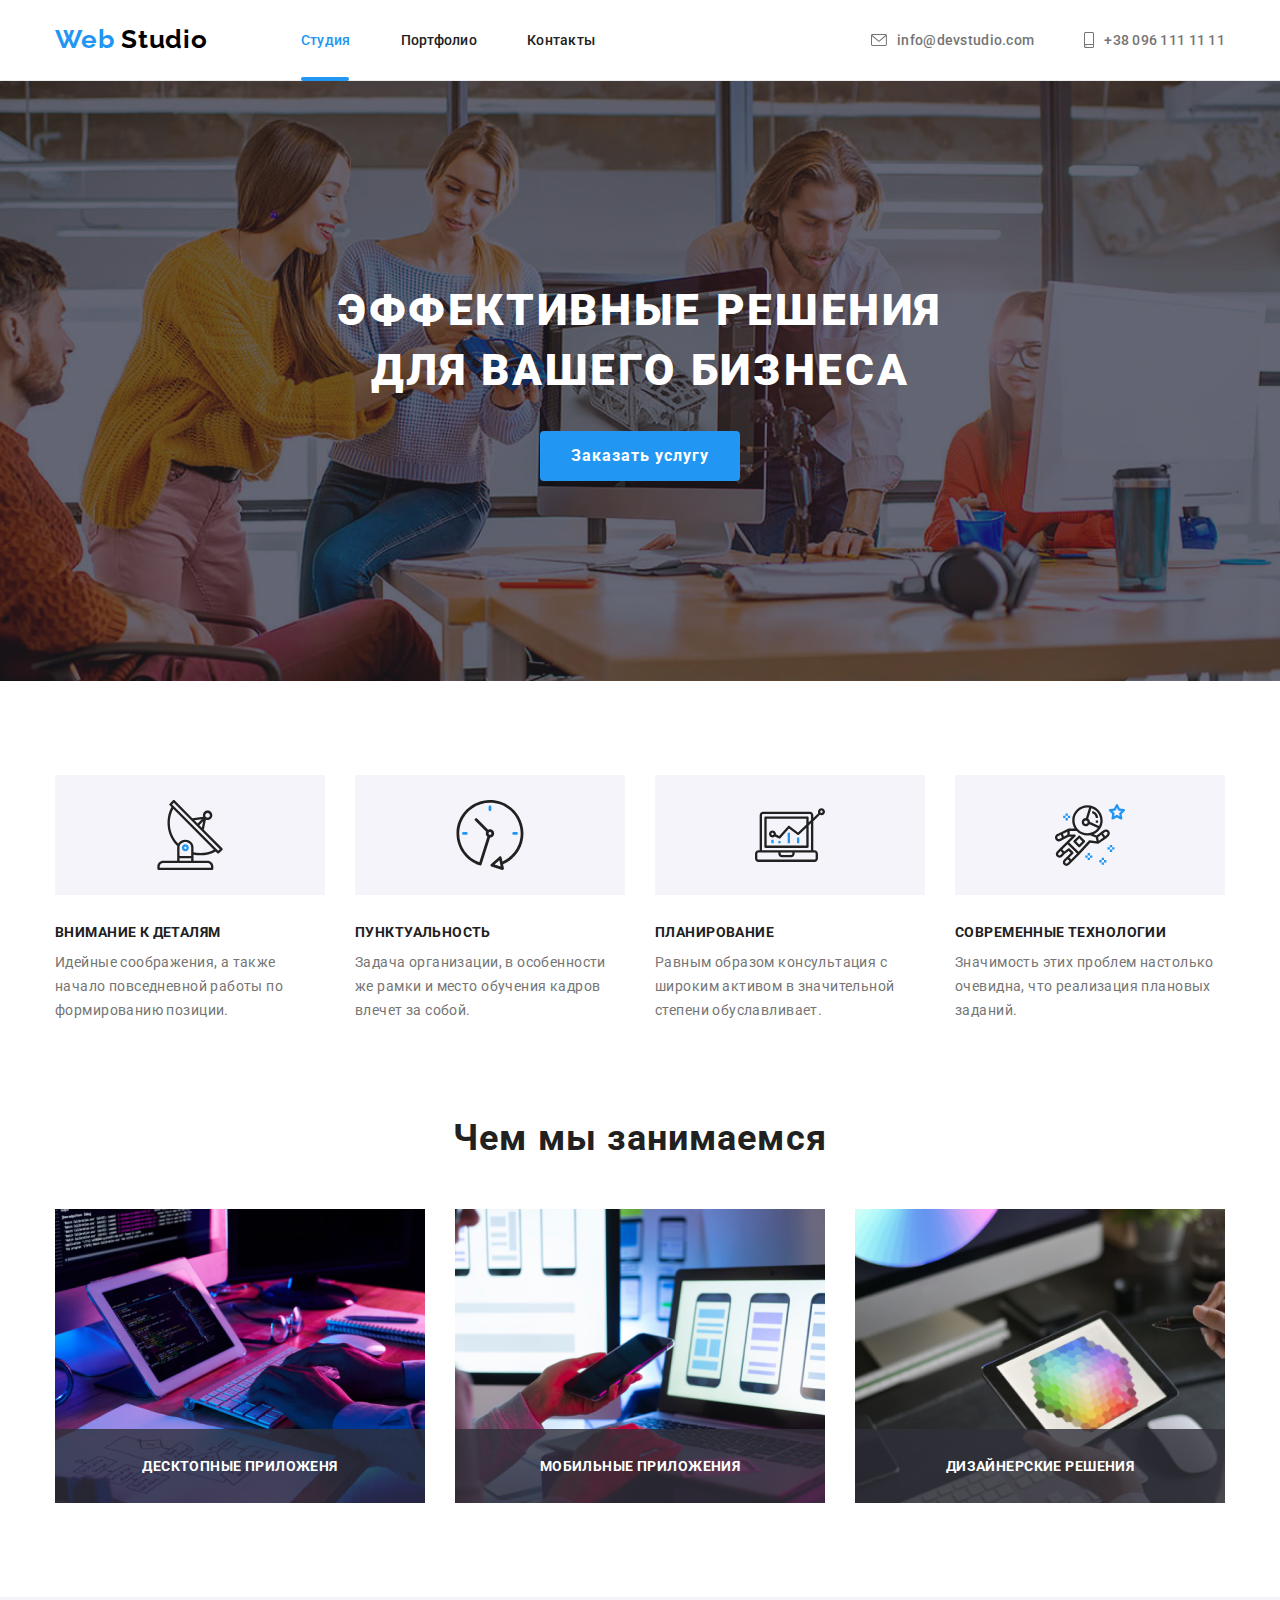
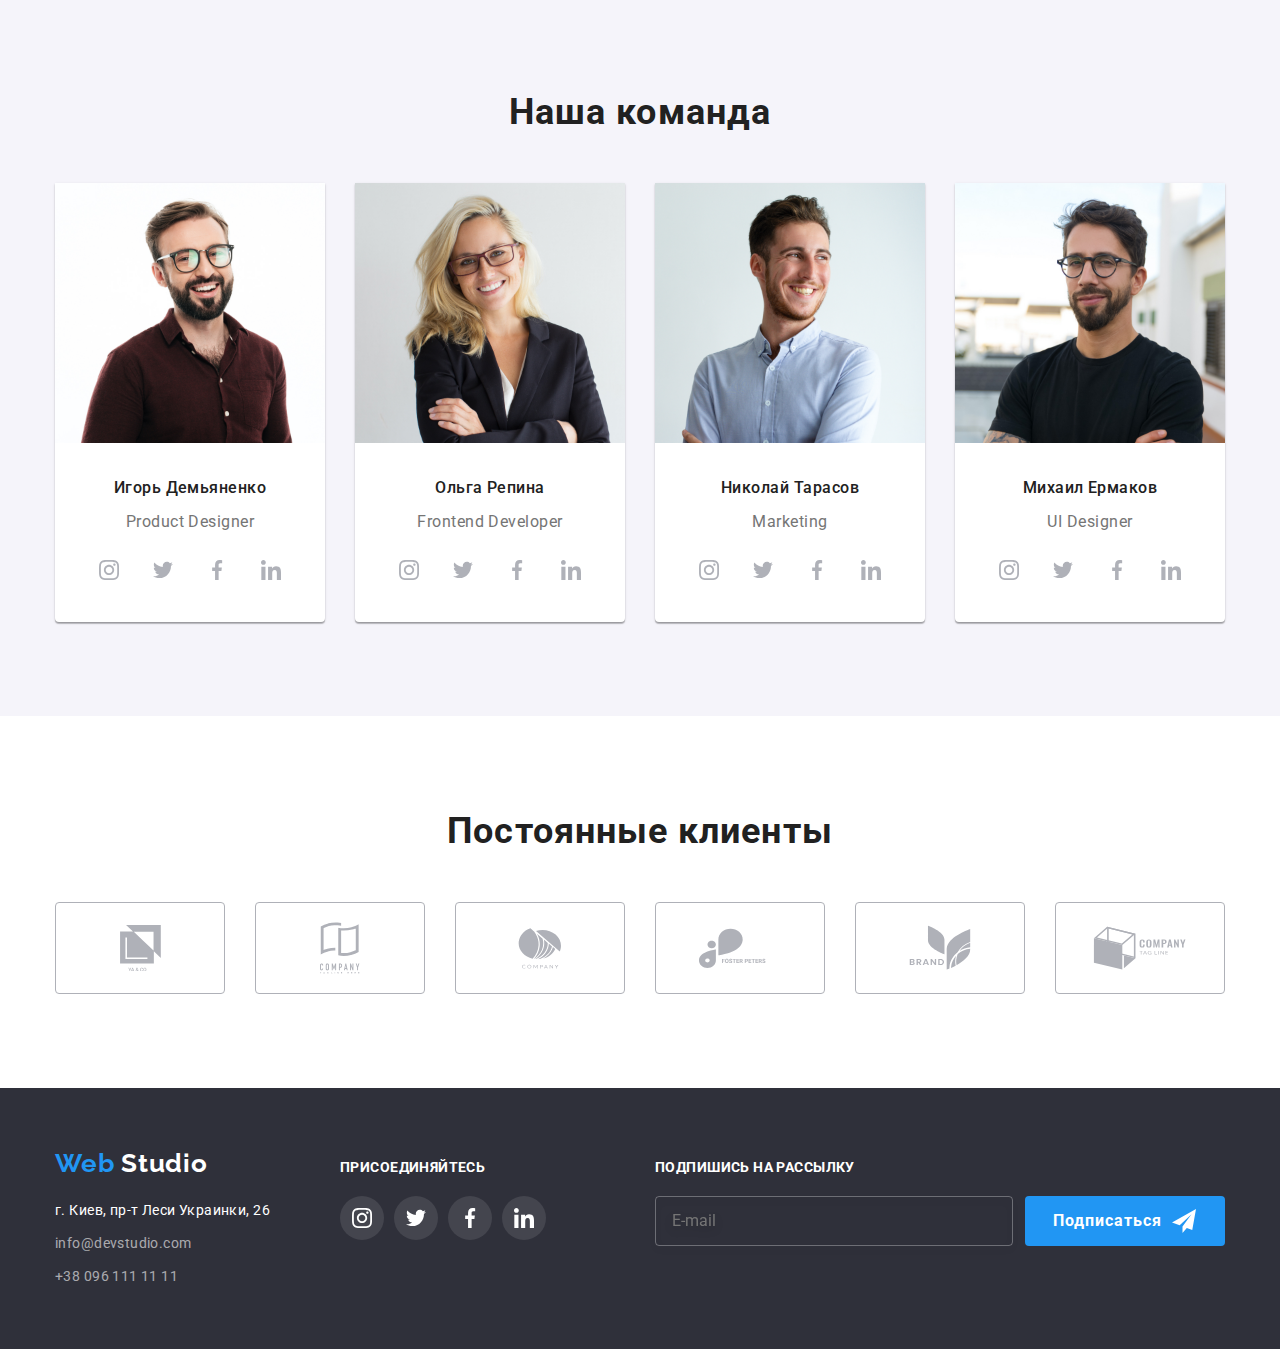
==== commit a8c2b747: "HW7 final" ====
--- a/index.html
+++ b/index.html
@@ -13,7 +13,6 @@
 			rel="stylesheet"
 			href="https://cdnjs.cloudflare.com/ajax/libs/modern-normalize/1.1.0/modern-normalize.min.css"
 		/>
-		<link rel="stylesheet" href="./css/styles.css" />
 		<link rel="stylesheet" href="./css/main.min.css" />
 	</head>
 
--- a/css/main.min.css
+++ b/css/main.min.css
@@ -1 +1 @@
-p,h1,h2,h3,h4,h5,h6{margin:0}ul{margin:0;padding-left:0;list-style:none}img{display:block;max-width:100%;height:auto}.hidden{display:none}.is-hidden{opacity:0;visibility:hidden;pointer-events:none}.visually-hidden{position:absolute;width:1px;height:1px;margin:-1px;border:0;padding:0;white-space:nowrap;clip-path:inset(100%);clip:rect(0 0 0 0);overflow:hidden}:root{--primery-text-color: #757575;--title-text-color: #212121;--accent-text-color: #2196f3;--primery-background-color: #ffffff;--transition: 250ms cubic-bezier(0.4, 0, 0.2, 1);--logo-font: font-family Raleway, sans-serif}.body{background-color:var(--primery-background-color);color:var(--primery-text-color);font-family:"Roboto",sans-serif}.container{width:1200px;padding-left:15px;padding-right:15px;margin:0 auto}.section{padding-top:94px;padding-bottom:94px}.navigation{display:flex}.navigation__item:not(:last-child){margin-right:50px}.navigation__link{color:var(--title-text-color);font-weight:500;font-size:14px;line-height:1.15;letter-spacing:.02em;text-decoration:none;padding-top:32px;padding-bottom:32px;display:block;transition:color var(--transition)}.navigation__link:hover,.navigation__link:focus{color:var(--accent-text-color)}.navigation__studio::after{position:absolute;content:"";display:inline-block;align-items:flex-end;bottom:-1px;width:48px;height:4px;border-radius:2px;background-color:var(--accent-text-color)}.navigation__portfolio::after{position:absolute;content:"";display:inline-block;align-items:flex-end;bottom:-1px;width:78px;height:4px;border-radius:2px;background-color:var(--accent-text-color)}.navigation .navigation__current{color:var(--accent-text-color)}.contacts{display:flex}.header__contacts{margin-left:auto}.contacts__link{color:var(--primery-text-color);font-weight:500;font-size:14px;line-height:1.15;letter-spacing:.02em;text-decoration:none;padding-top:32px;padding-bottom:32px;display:flex;align-items:center;transition:color var(--transition)}.contacts__link:hover,.contacts__link:focus{color:var(--accent-text-color)}.contact__link-icon{margin-right:10px;fill:currentColor}.contacts__item{display:flex;align-items:center;justify-content:center}.contacts__item:not(:last-child){margin-right:50px}.button{background-color:#2196f3;color:#fff;font-weight:700;font-size:16px;line-height:1.88;letter-spacing:.06em;cursor:pointer;width:200px;height:50px;margin:0 auto;border-radius:4px;border:0px;transition:background-color var(--transition)}.button:hover{background-color:#188ce8}.title{margin-bottom:50px;color:var(--title-text-color);font-weight:700;font-size:36px;line-height:1.17;text-align:center;letter-spacing:.03em}.soc{display:flex;justify-content:center;gap:10px}.soc__icon{fill:#afb1b8;transition:fill var(--transition)}.soc__link{width:44px;height:44px;border-radius:50%;display:flex;align-items:center;justify-content:center;transition:background-color var(--transition)}.soc__link:hover,.soc__link:focus{background-color:var(--accent-text-color);outline:none}.soc__link--team{background-color:#fff}.soc__link--team:hover .soc__icon,.soc__link--team:focus .soc__icon{fill:#fff}.soc__link--footer{background-color:rgba(255,255,255,.1);fill:#fff}.logo{color:var(--accent-text-color);font-family:var(--logo-font);font-weight:700;font-size:26px;line-height:1.2;letter-spacing:.03em;text-decoration:none}.logo-header{padding-top:24px;padding-bottom:25px;display:block;margin-right:93px}.logo-header-color{color:#000}.logo-footer-color{color:#fff}.address__contacts-list .address__link{text-decoration:none}.address__item{color:#fff;font-style:normal;font-weight:400;font-size:14px;line-height:1.71;letter-spacing:.03em;padding:0;margin-bottom:9px}.address__contact-item:first-child{margin-bottom:9px}.address__link{color:rgba(255,255,255,.6);font-style:normal;font-weight:400;font-size:14px;line-height:1.71;letter-spacing:.03em}.subscribe__text{font-weight:700;font-size:14px;line-height:1.14;letter-spacing:.03em;text-transform:uppercase;color:#fff;margin-bottom:20px}.subscribe__mail{display:flex;align-items:center;justify-content:center}.subscribe__input{width:358px;height:50px;margin-right:12px;border:1px solid rgba(255,255,255,.3);filter:drop-shadow(0px 4px 4px rgba(0, 0, 0, 0.15));border-radius:4px;background-color:rgba(0,0,0,0);padding:15px 16px;cursor:pointer;color:#fff}.subscribe__input:hover,.subscribe__input:focus{border:1px solid var(--accent-text-color);outline:none}.subscribe__button{display:inline-block;width:200px;height:50px;display:flex;align-items:center;text-align:center;padding:10px 28px}.subscribe__button-text{font-weight:700;font-size:16px;line-height:1.88;letter-spacing:.06em;color:#fff;margin-right:10px}.button-portfolio{display:flex;justify-content:center;margin-bottom:50px}.button-portfolio__item:not(:last-child){margin-right:8px}.button-portfolio__item-class{background-color:#f5f4fa;color:#212121;font-weight:500;font-size:16px;line-height:1.63;text-align:center;letter-spacing:.03em;cursor:pointer;border-radius:4px;border:0px;padding:6px 22px;transition:background-color var(--transition),color var(--transition),box-shadow var(--transition)}.button-portfolio__item-class:hover,.button-portfolio__item-class:focus{background-color:var(--accent-text-color);color:#fff;box-shadow:0px 3px 1px rgba(0,0,0,.1),0px 1px 2px rgba(0,0,0,.08),0px 2px 2px rgba(0,0,0,.12);outline:none}.button-portfolio .current-button{background-color:var(--accent-text-color);color:#fff}.backdrop{position:fixed;top:0;left:0;width:100%;height:100%;background-color:rgba(0,0,0,.2);transition:opacity 250ms linear,visibility 250ms linear}.backdrop .is-hidden .modal{transform:translate(-50%, -50%) scale(0) rotate(-180deg)}.modal{position:absolute;width:528px;height:581px;top:221px;left:50%;transform:translate(-50%) scale(1) rotate(0);background-color:#fff;transition:cubic-bezier(0.4, 0, 0.2, 1);padding:40px}.modal__close-btn{position:absolute;top:8px;right:8px;width:30px;height:30px;border-radius:50%;border:1px solid rgba(0,0,0,.1);background-color:#fff;display:flex;align-items:center;justify-content:center;outline:none;cursor:pointer;transition:var(--transition)}.modal__close-btn:hover,.modal__close-btn:focus{fill:var(--accent-text-color)}.modal__title{font-weight:700;font-size:20px;line-height:1.15;text-align:center;letter-spacing:.03em;color:#212121;margin-bottom:12px}.modal-label{display:flex;flex-direction:column}.modal-label:not(:last-of-type){margin-bottom:10px}.modal-label:last-of-type{margin-bottom:20px}.modal-label__text{font-weight:400;font-size:12px;line-height:1.17;letter-spacing:.01em;color:#757575;margin-bottom:4px}.modal-label__wrapper{position:relative}.modal-label__input,.modal-label__textarea{width:100%;border:1px solid rgba(33,33,33,.2);border-radius:4px;outline:none;transition:border var(--transition)}.modal-label__input{height:40px;padding-top:11px;padding-right:12px;padding-bottom:11px;padding-left:42px}.modal-label__input:hover,.modal-label__input:focus{border:1px solid var(--accent-text-color);cursor:pointer;outline:none}.modal-label__input:hover+.modal-label__input-icon,.modal-label__input:focus+.modal-label__input-icon{fill:var(--accent-text-color);outline:none}.modal-label__input-icon{position:absolute;left:14px;top:50%;transform:translateY(-50%);transition:fill var(--transition)}.modal-label__textarea{height:120px;resize:none;padding:12px 16px}.modal-label__textarea:hover,.modal-label__textarea:focus{border:1px solid var(--accent-text-color);cursor:pointer;outline:none}.modal-label__textarea::placeholder{color:rgba(117,117,177,.5)}.modal-policy{margin-bottom:30px}.modal-policy__label{display:flex;align-items:center;justify-content:center;cursor:pointer}.modal-policy__text{font-size:14px;line-height:1.71;letter-spacing:.03em;color:#757575}.modal-policy__link{color:var(--accent-text-color);text-decoration:none;border-bottom:1px solid var(--accent-text-color)}.modal-policy__custom-check{border:2px solid #212121;border-radius:3px;width:16px;height:15px;display:flex;align-items:center;justify-content:center;margin-right:7px}.modal-policy__check{transition:border var(--transition)}.modal-policy__check:checked+.modal-policy__custom-check{border:2px solid var(--accent-text-color);background-color:var(--accent-text-color)}.modal-policy__check:hover+.modal-policy__custom-check,.modal-policy__check:focus+.modal-policy__custom-check{border:2px solid var(--accent-text-color)}.modal-button{background-color:#2196f3;color:#fff;font-weight:700;font-size:16px;line-height:1.88;display:flex;align-items:center;text-align:center;letter-spacing:.06em;cursor:pointer;display:block;width:200px;height:50px;margin:0 auto;border-radius:4px;border:0px;transition:background-color var(--transition)}.modal-button:hover,.modal-button:focus{background-color:var(--accent-text-color);box-shadow:0px 3px 1px rgba(0,0,0,.1),0px 1px 2px rgba(0,0,0,.08),0px 2px 2px rgba(0,0,0,.12)}.header .container{display:flex;align-items:center}.header{border-bottom:1px solid #ececec;position:relative}.hero{padding-top:200px;padding-bottom:200px;background-image:linear-gradient(rgba(47, 48, 58, 0.4), rgba(47, 48, 58, 0.4)),url(../images/hero-bg.jpg);background-repeat:no-repeat;background-position:center;background-size:1600px auto}.hero__title{color:#fff;font-weight:900;font-size:44px;line-height:1.36;text-align:center;letter-spacing:.06em;text-transform:uppercase;max-width:696px;margin:0 auto;margin-bottom:30px}.hero__button{display:block}.section-services{padding-bottom:0}.services{display:flex;padding:0}.services__item{width:270px;flex-basis:calc((100% - 90px)/4)}.services__item:not(:last-child){margin-right:30px}.services__icon-list{width:270px;height:120px;background-color:#f5f4fa;display:flex;align-items:center;justify-content:center;margin-bottom:30px}.services__title{color:var(--title-text-color);font-weight:700;font-size:14px;line-height:1.14;letter-spacing:.03em;text-transform:uppercase;margin-bottom:10px}.services__text{font-weight:400;font-size:14px;line-height:1.71;letter-spacing:.03em}.job__item{position:relative}.job__list{display:flex;gap:30px;padding:0}.job__img-title{position:absolute;bottom:0;left:0;width:100%;background-color:rgba(47,48,58,.8);padding:27px;font-weight:700;font-size:14px;line-height:1.43;text-align:center;letter-spacing:.03em;color:#fff}.team{background-color:#f5f4fa}.team__list{display:flex;gap:30px;padding:0}.team__item{width:270px;background-color:#fff;box-shadow:0px 1px 3px rgba(0,0,0,.12),0px 1px 1px rgba(0,0,0,.14),0px 2px 1px rgba(0,0,0,.2);border-radius:0px 0px 4px 4px}.workers{padding:30px 30px}.workers__title{color:var(--title-text-color);font-weight:500;font-size:16px;line-height:1.88;text-align:center;letter-spacing:.03em;margin-bottom:10px}.workers__text{font-weight:400;font-size:16px;line-height:1.18;text-align:center;letter-spacing:.03em;margin-bottom:16px}.clients__list{display:flex;gap:30px}.clients__item{width:170px}.clients__link{border:1px solid #afb1b8;border-radius:4px;display:flex;align-items:center;justify-content:center;height:92px;outline:none;transition:border var(--transition)}.clients__link:hover,.clients__link:focus{border:1px solid var(--accent-text-color)}.clients__link:hover .clients__icon,.clients__link:focus .clients__icon{fill:var(--accent-text-color)}.clients__icon{fill:#afb1b8;transition:fill var(--transition)}.footer{background-color:#2f303a;padding-top:60px;padding-bottom:60px}.footer__address{margin:0;margin-top:20px}.footer__container{display:flex;align-items:baseline}.footer-contacts{margin-right:70px}.footer__soc-section{margin-right:93px}.footer__soc-title{color:#fff;font-weight:700;font-size:14px;line-height:1.14;letter-spacing:.03em;text-transform:uppercase;margin:0;margin-bottom:20px}.footer__subscribe{margin-left:auto}.portfolio .portfolio__link{text-decoration:none}.portfolio{display:flex;flex-wrap:wrap;gap:30px;padding:0}.portfolio__link{display:block;transition:box-shadow var(--transition)}.portfolio__link:hover,.portfolio__link:focus{cursor:pointer;box-shadow:0px 1px 1px rgba(0,0,0,.12),0px 4px 4px rgba(0,0,0,.06),1px 4px 6px rgba(0,0,0,.16);outline:none}.portfolio__link:hover .portfolio__top-text,.portfolio__link:focus .portfolio__top-text{transform:translateY(0);opacity:1}.portfolio__item{flex-basis:calc((100% - 60px)/3);position:relative}.portfolio__border{border-right:1px solid #eee;border-left:1px solid #eee;border-bottom:1px solid #eee;padding:20px 24px}.portfolio__title{color:var(--title-text-color);font-weight:700;font-size:18px;line-height:2;letter-spacing:.06em;margin:0;margin-bottom:4px}.portfolio__text{color:var(--primery-text-color);font-weight:400;font-size:16px;line-height:1.88;letter-spacing:.03em}.portfolio__top-wrap{position:relative;overflow:hidden}.portfolio__top-text{position:absolute;top:0;left:0;color:#fff;background:rgba(33,150,243,.9);font-weight:400;font-size:18px;line-height:1.56;letter-spacing:.03em;padding:63px 24px;height:100%;opacity:0;transform:translateY(100%);transition:transform 250ms linear,opacity 250ms linear}/*# sourceMappingURL=main.min.css.map */+p,h1,h2,h3,h4,h5,h6{margin:0}ul{margin:0;padding-left:0;list-style:none}img{display:block;max-width:100%;height:auto}.body{background-color:var(--primery-background-color);color:var(--primery-text-color);font-family:"Roboto",sans-serif}.hidden{display:none}.is-hidden{opacity:0;visibility:hidden;pointer-events:none}.visually-hidden{position:absolute;width:1px;height:1px;margin:-1px;border:0;padding:0;white-space:nowrap;clip-path:inset(100%);clip:rect(0 0 0 0);overflow:hidden}:root{--primery-text-color: #757575;--title-text-color: #212121;--accent-text-color: #2196f3;--primery-background-color: #ffffff;--transition: 250ms cubic-bezier(0.4, 0, 0.2, 1);--logo-font: Raleway, sans-serif}.container{width:1200px;padding-left:15px;padding-right:15px;margin:0 auto}.section{padding-top:94px;padding-bottom:94px}.navigation{display:flex}.navigation__item:not(:last-child){margin-right:50px}.navigation__link{color:var(--title-text-color);font-weight:500;font-size:14px;line-height:1.15;letter-spacing:.02em;text-decoration:none;padding-top:32px;padding-bottom:32px;display:block;transition:color var(--transition)}.navigation__link:hover,.navigation__link:focus{color:var(--accent-text-color)}.navigation__studio::after{position:absolute;content:"";display:inline-block;align-items:flex-end;bottom:-1px;width:48px;height:4px;border-radius:2px;background-color:var(--accent-text-color)}.navigation__portfolio::after{position:absolute;content:"";display:inline-block;align-items:flex-end;bottom:-1px;width:78px;height:4px;border-radius:2px;background-color:var(--accent-text-color)}.navigation .navigation__current{color:var(--accent-text-color)}.contacts{display:flex}.header__contacts{margin-left:auto}.contacts__link{color:var(--primery-text-color);font-weight:500;font-size:14px;line-height:1.15;letter-spacing:.02em;text-decoration:none;padding-top:32px;padding-bottom:32px;display:flex;align-items:center;transition:color var(--transition)}.contacts__link:hover,.contacts__link:focus{color:var(--accent-text-color)}.contact__link-icon{margin-right:10px;fill:currentColor}.contacts__item{display:flex;align-items:center;justify-content:center}.contacts__item:not(:last-child){margin-right:50px}.button{background-color:#2196f3;color:#fff;font-weight:700;font-size:16px;line-height:1.88;letter-spacing:.06em;cursor:pointer;width:200px;height:50px;margin:0 auto;border-radius:4px;border:0px;transition:background-color var(--transition)}.button:hover{background-color:#188ce8}.title{margin-bottom:50px;color:var(--title-text-color);font-weight:700;font-size:36px;line-height:1.17;text-align:center;letter-spacing:.03em}.soc{display:flex;justify-content:center;gap:10px}.soc__icon{fill:#afb1b8;transition:fill var(--transition)}.soc__link{width:44px;height:44px;border-radius:50%;display:flex;align-items:center;justify-content:center;transition:background-color var(--transition)}.soc__link:hover,.soc__link:focus{background-color:var(--accent-text-color);outline:none}.soc__link--team{background-color:#fff}.soc__link--team:hover .soc__icon,.soc__link--team:focus .soc__icon{fill:#fff}.soc__link--footer{background-color:rgba(255,255,255,.1);fill:#fff}.logo{color:var(--accent-text-color);font-family:var(--logo-font);font-weight:700;font-size:26px;line-height:1.2;letter-spacing:.03em;text-decoration:none}.logo-header{padding-top:24px;padding-bottom:25px;display:block;margin-right:93px}.logo-header-color{color:#000}.logo-footer-color{color:#fff}.address__contacts-list .address__link{text-decoration:none}.address__item{color:#fff;font-style:normal;font-weight:400;font-size:14px;line-height:1.71;letter-spacing:.03em;padding:0;margin-bottom:9px}.address__contact-item:first-child{margin-bottom:9px}.address__link{color:rgba(255,255,255,.6);font-style:normal;font-weight:400;font-size:14px;line-height:1.71;letter-spacing:.03em}.subscribe__text{font-weight:700;font-size:14px;line-height:1.14;letter-spacing:.03em;text-transform:uppercase;color:#fff;margin-bottom:20px}.subscribe__mail{display:flex;align-items:center;justify-content:center}.subscribe__input{width:358px;height:50px;margin-right:12px;border:1px solid rgba(255,255,255,.3);filter:drop-shadow(0px 4px 4px rgba(0, 0, 0, 0.15));border-radius:4px;background-color:rgba(0,0,0,0);padding:15px 16px;cursor:pointer;color:#fff}.subscribe__input:hover,.subscribe__input:focus{border:1px solid var(--accent-text-color);outline:none}.subscribe__button{display:inline-block;width:200px;height:50px;display:flex;align-items:center;text-align:center;padding:10px 28px}.subscribe__button-text{font-weight:700;font-size:16px;line-height:1.88;letter-spacing:.06em;color:#fff;margin-right:10px}.button-portfolio{display:flex;justify-content:center;margin-bottom:50px}.button-portfolio__item:not(:last-child){margin-right:8px}.button-portfolio__item-class{background-color:#f5f4fa;color:#212121;font-weight:500;font-size:16px;line-height:1.63;text-align:center;letter-spacing:.03em;cursor:pointer;border-radius:4px;border:0px;padding:6px 22px;transition:background-color var(--transition),color var(--transition),box-shadow var(--transition)}.button-portfolio__item-class:hover,.button-portfolio__item-class:focus{background-color:var(--accent-text-color);color:#fff;box-shadow:0px 3px 1px rgba(0,0,0,.1),0px 1px 2px rgba(0,0,0,.08),0px 2px 2px rgba(0,0,0,.12);outline:none}.button-portfolio .current-button{background-color:var(--accent-text-color);color:#fff}.backdrop{position:fixed;top:0;left:0;width:100%;height:100%;background-color:rgba(0,0,0,.2);transition:opacity 250ms linear,visibility 250ms linear}.backdrop .is-hidden .modal{transform:translate(-50%, -50%) scale(0) rotate(-180deg)}.modal{position:absolute;width:528px;height:581px;top:221px;left:50%;transform:translate(-50%) scale(1) rotate(0);background-color:#fff;transition:cubic-bezier(0.4, 0, 0.2, 1);padding:40px}.modal__close-btn{position:absolute;top:8px;right:8px;width:30px;height:30px;border-radius:50%;border:1px solid rgba(0,0,0,.1);background-color:#fff;display:flex;align-items:center;justify-content:center;outline:none;cursor:pointer;transition:var(--transition)}.modal__close-btn:hover,.modal__close-btn:focus{fill:var(--accent-text-color)}.modal__title{font-weight:700;font-size:20px;line-height:1.15;text-align:center;letter-spacing:.03em;color:#212121;margin-bottom:12px}.modal-label{display:flex;flex-direction:column}.modal-label:not(:last-of-type){margin-bottom:10px}.modal-label:last-of-type{margin-bottom:20px}.modal-label__text{font-weight:400;font-size:12px;line-height:1.17;letter-spacing:.01em;color:#757575;margin-bottom:4px}.modal-label__wrapper{position:relative}.modal-label__input,.modal-label__textarea{width:100%;border:1px solid rgba(33,33,33,.2);border-radius:4px;outline:none;transition:border var(--transition)}.modal-label__input{height:40px;padding-top:11px;padding-right:12px;padding-bottom:11px;padding-left:42px}.modal-label__input:hover,.modal-label__input:focus{border:1px solid var(--accent-text-color);cursor:pointer;outline:none}.modal-label__input:hover+.modal-label__input-icon,.modal-label__input:focus+.modal-label__input-icon{fill:var(--accent-text-color);outline:none}.modal-label__input-icon{position:absolute;left:14px;top:50%;transform:translateY(-50%);transition:fill var(--transition)}.modal-label__textarea{height:120px;resize:none;padding:12px 16px}.modal-label__textarea:hover,.modal-label__textarea:focus{border:1px solid var(--accent-text-color);cursor:pointer;outline:none}.modal-label__textarea::placeholder{color:rgba(117,117,177,.5)}.modal-policy{margin-bottom:30px}.modal-policy__label{display:flex;align-items:center;justify-content:center;cursor:pointer}.modal-policy__text{font-size:14px;line-height:1.71;letter-spacing:.03em;color:#757575}.modal-policy__link{color:var(--accent-text-color);text-decoration:none;border-bottom:1px solid var(--accent-text-color)}.modal-policy__custom-check{border:2px solid #212121;border-radius:3px;width:16px;height:15px;display:flex;align-items:center;justify-content:center;margin-right:7px}.modal-policy__check{transition:border var(--transition)}.modal-policy__check:checked+.modal-policy__custom-check{border:2px solid var(--accent-text-color);background-color:var(--accent-text-color)}.modal-policy__check:hover+.modal-policy__custom-check,.modal-policy__check:focus+.modal-policy__custom-check{border:2px solid var(--accent-text-color)}.modal-button{background-color:#2196f3;color:#fff;font-weight:700;font-size:16px;line-height:1.88;display:flex;align-items:center;text-align:center;letter-spacing:.06em;cursor:pointer;display:block;width:200px;height:50px;margin:0 auto;border-radius:4px;border:0px;transition:background-color var(--transition)}.modal-button:hover,.modal-button:focus{background-color:var(--accent-text-color);box-shadow:0px 3px 1px rgba(0,0,0,.1),0px 1px 2px rgba(0,0,0,.08),0px 2px 2px rgba(0,0,0,.12)}.header .container{display:flex;align-items:center}.header{border-bottom:1px solid #ececec;position:relative}.hero{padding-top:200px;padding-bottom:200px;background-image:linear-gradient(rgba(47, 48, 58, 0.4), rgba(47, 48, 58, 0.4)),url(../images/hero-bg.jpg);background-repeat:no-repeat;background-position:center;background-size:1600px auto}.hero__title{color:#fff;font-weight:900;font-size:44px;line-height:1.36;text-align:center;letter-spacing:.06em;text-transform:uppercase;max-width:696px;margin:0 auto;margin-bottom:30px}.hero__button{display:block}.section-services{padding-bottom:0}.services{display:flex;padding:0}.services__item{width:270px;flex-basis:calc((100% - 90px)/4)}.services__item:not(:last-child){margin-right:30px}.services__icon-list{width:270px;height:120px;background-color:#f5f4fa;display:flex;align-items:center;justify-content:center;margin-bottom:30px}.services__title{color:var(--title-text-color);font-weight:700;font-size:14px;line-height:1.14;letter-spacing:.03em;text-transform:uppercase;margin-bottom:10px}.services__text{font-weight:400;font-size:14px;line-height:1.71;letter-spacing:.03em}.job__item{position:relative}.job__list{display:flex;gap:30px;padding:0}.job__img-title{position:absolute;bottom:0;left:0;width:100%;background-color:rgba(47,48,58,.8);padding:27px;font-weight:700;font-size:14px;line-height:1.43;text-align:center;letter-spacing:.03em;color:#fff}.team{background-color:#f5f4fa}.team__list{display:flex;gap:30px;padding:0}.team__item{width:270px;background-color:#fff;box-shadow:0px 1px 3px rgba(0,0,0,.12),0px 1px 1px rgba(0,0,0,.14),0px 2px 1px rgba(0,0,0,.2);border-radius:0px 0px 4px 4px}.workers{padding:30px 30px}.workers__title{color:var(--title-text-color);font-weight:500;font-size:16px;line-height:1.88;text-align:center;letter-spacing:.03em;margin-bottom:10px}.workers__text{font-weight:400;font-size:16px;line-height:1.18;text-align:center;letter-spacing:.03em;margin-bottom:16px}.clients__list{display:flex;gap:30px}.clients__item{width:170px}.clients__link{border:1px solid #afb1b8;border-radius:4px;display:flex;align-items:center;justify-content:center;height:92px;outline:none;transition:border var(--transition)}.clients__link:hover,.clients__link:focus{border:1px solid var(--accent-text-color)}.clients__link:hover .clients__icon,.clients__link:focus .clients__icon{fill:var(--accent-text-color)}.clients__icon{fill:#afb1b8;transition:fill var(--transition)}.footer{background-color:#2f303a;padding-top:60px;padding-bottom:60px}.footer__address{margin:0;margin-top:20px}.footer__container{display:flex;align-items:baseline}.footer-contacts{margin-right:70px}.footer__soc-section{margin-right:93px}.footer__soc-title{color:#fff;font-weight:700;font-size:14px;line-height:1.14;letter-spacing:.03em;text-transform:uppercase;margin:0;margin-bottom:20px}.footer__subscribe{margin-left:auto}.portfolio .portfolio__link{text-decoration:none}.portfolio{display:flex;flex-wrap:wrap;gap:30px;padding:0}.portfolio__link{display:block;transition:box-shadow var(--transition)}.portfolio__link:hover,.portfolio__link:focus{cursor:pointer;box-shadow:0px 1px 1px rgba(0,0,0,.12),0px 4px 4px rgba(0,0,0,.06),1px 4px 6px rgba(0,0,0,.16);outline:none}.portfolio__link:hover .portfolio__top-text,.portfolio__link:focus .portfolio__top-text{transform:translateY(0);opacity:1}.portfolio__item{flex-basis:calc((100% - 60px)/3);position:relative}.portfolio__border{border-right:1px solid #eee;border-left:1px solid #eee;border-bottom:1px solid #eee;padding:20px 24px}.portfolio__title{color:var(--title-text-color);font-weight:700;font-size:18px;line-height:2;letter-spacing:.06em;margin:0;margin-bottom:4px}.portfolio__text{color:var(--primery-text-color);font-weight:400;font-size:16px;line-height:1.88;letter-spacing:.03em}.portfolio__top-wrap{position:relative;overflow:hidden}.portfolio__top-text{position:absolute;top:0;left:0;color:#fff;background:rgba(33,150,243,.9);font-weight:400;font-size:18px;line-height:1.56;letter-spacing:.03em;padding:63px 24px;height:100%;opacity:0;transform:translateY(100%);transition:transform 250ms linear,opacity 250ms linear}/*# sourceMappingURL=main.min.css.map */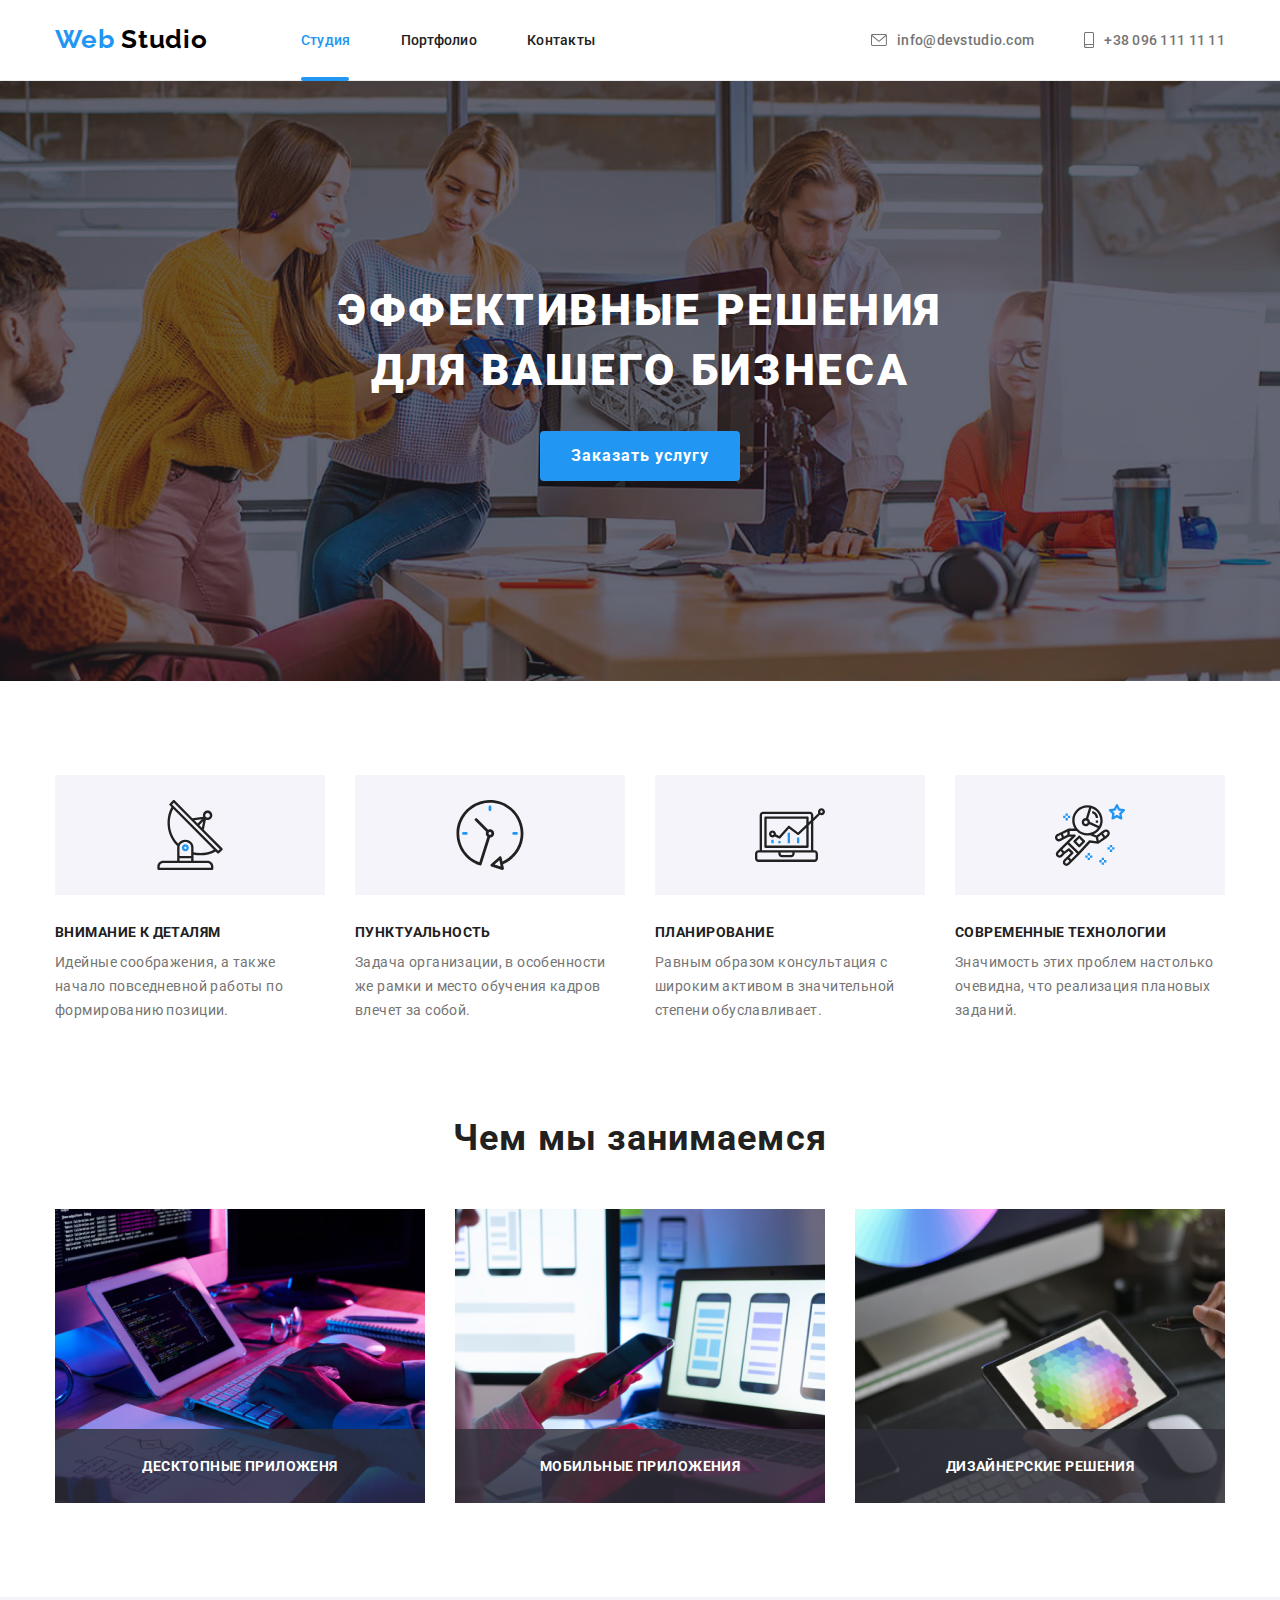
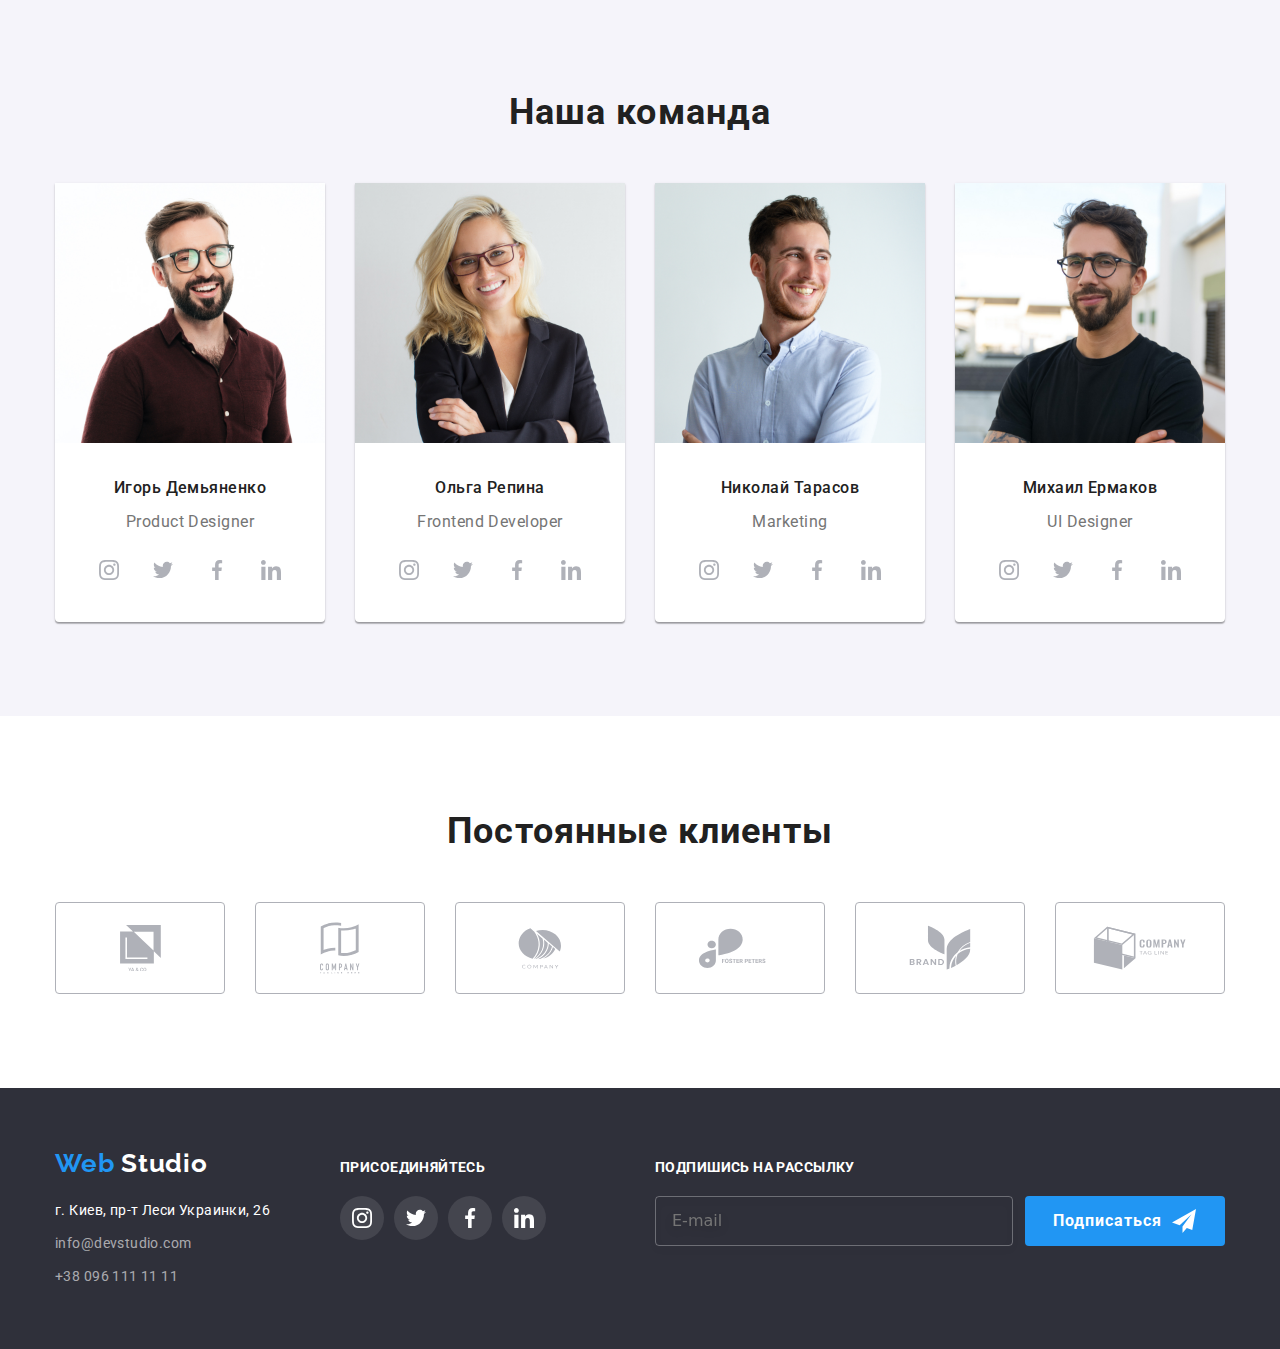
==== commit 7df83fc3: "final" ====
--- a/index.html
+++ b/index.html
@@ -31,7 +31,9 @@
 						<li class="navigation__item navigation__studio">
 							<a href="./index.html" class="navigation__current navigation__link">Студия</a>
 						</li>
-						<li class="navigation__item"><a href="./portfolio.html" class="navigation__link">Портфолио</a></li>
+						<li class="navigation__item">
+							<a href="./portfolio.html" class="navigation__link">Портфолио</a>
+						</li>
 						<li class="navigation__item"><a href="" class="navigation__link">Контакты</a></li>
 					</ul>
 				</nav>
@@ -109,7 +111,9 @@
 								</svg>
 							</div>
 							<h3 class="services__title">Современные технологии</h3>
-							<p class="services__text">Значимость этих проблем настолько очевидна, что реализация плановых заданий.</p>
+							<p class="services__text">
+								Значимость этих проблем настолько очевидна, что реализация плановых заданий.
+							</p>
 						</li>
 					</ul>
 				</div>
@@ -449,11 +453,20 @@
 					</label>
 					<label class="modal-label">
 						<span class="modal-label__text">Комментарии</span>
-						<textarea name="customer-text" placeholder="Введите текст" class="modal-label__textarea"></textarea>
+						<textarea
+							name="customer-text"
+							placeholder="Введите текст"
+							class="modal-label__textarea"
+						></textarea>
 					</label>
 					<div class="modal-policy">
 						<label class="modal-policy__label">
-							<input type="checkbox" name="policy" class="modal-policy__check visually-hidden" required />
+							<input
+								type="checkbox"
+								name="policy"
+								class="modal-policy__check visually-hidden"
+								required
+							/>
 							<span class="modal-policy__custom-check">
 								<svg class="modal-policy__icon" width="11" height="8">
 									<use href="./images/icons.svg#icon-policy"></use>
--- a/css/main.min.css
+++ b/css/main.min.css
@@ -1 +1 @@
-p,h1,h2,h3,h4,h5,h6{margin:0}ul{margin:0;padding-left:0;list-style:none}img{display:block;max-width:100%;height:auto}.body{background-color:var(--primery-background-color);color:var(--primery-text-color);font-family:"Roboto",sans-serif}.hidden{display:none}.is-hidden{opacity:0;visibility:hidden;pointer-events:none}.visually-hidden{position:absolute;width:1px;height:1px;margin:-1px;border:0;padding:0;white-space:nowrap;clip-path:inset(100%);clip:rect(0 0 0 0);overflow:hidden}:root{--primery-text-color: #757575;--title-text-color: #212121;--accent-text-color: #2196f3;--primery-background-color: #ffffff;--transition: 250ms cubic-bezier(0.4, 0, 0.2, 1);--logo-font: Raleway, sans-serif}.container{width:1200px;padding-left:15px;padding-right:15px;margin:0 auto}.section{padding-top:94px;padding-bottom:94px}.navigation{display:flex}.navigation__item:not(:last-child){margin-right:50px}.navigation__link{color:var(--title-text-color);font-weight:500;font-size:14px;line-height:1.15;letter-spacing:.02em;text-decoration:none;padding-top:32px;padding-bottom:32px;display:block;transition:color var(--transition)}.navigation__link:hover,.navigation__link:focus{color:var(--accent-text-color)}.navigation__studio::after{position:absolute;content:"";display:inline-block;align-items:flex-end;bottom:-1px;width:48px;height:4px;border-radius:2px;background-color:var(--accent-text-color)}.navigation__portfolio::after{position:absolute;content:"";display:inline-block;align-items:flex-end;bottom:-1px;width:78px;height:4px;border-radius:2px;background-color:var(--accent-text-color)}.navigation .navigation__current{color:var(--accent-text-color)}.contacts{display:flex}.header__contacts{margin-left:auto}.contacts__link{color:var(--primery-text-color);font-weight:500;font-size:14px;line-height:1.15;letter-spacing:.02em;text-decoration:none;padding-top:32px;padding-bottom:32px;display:flex;align-items:center;transition:color var(--transition)}.contacts__link:hover,.contacts__link:focus{color:var(--accent-text-color)}.contact__link-icon{margin-right:10px;fill:currentColor}.contacts__item{display:flex;align-items:center;justify-content:center}.contacts__item:not(:last-child){margin-right:50px}.button{background-color:#2196f3;color:#fff;font-weight:700;font-size:16px;line-height:1.88;letter-spacing:.06em;cursor:pointer;width:200px;height:50px;margin:0 auto;border-radius:4px;border:0px;transition:background-color var(--transition)}.button:hover{background-color:#188ce8}.title{margin-bottom:50px;color:var(--title-text-color);font-weight:700;font-size:36px;line-height:1.17;text-align:center;letter-spacing:.03em}.soc{display:flex;justify-content:center;gap:10px}.soc__icon{fill:#afb1b8;transition:fill var(--transition)}.soc__link{width:44px;height:44px;border-radius:50%;display:flex;align-items:center;justify-content:center;transition:background-color var(--transition)}.soc__link:hover,.soc__link:focus{background-color:var(--accent-text-color);outline:none}.soc__link--team{background-color:#fff}.soc__link--team:hover .soc__icon,.soc__link--team:focus .soc__icon{fill:#fff}.soc__link--footer{background-color:rgba(255,255,255,.1);fill:#fff}.logo{color:var(--accent-text-color);font-family:var(--logo-font);font-weight:700;font-size:26px;line-height:1.2;letter-spacing:.03em;text-decoration:none}.logo-header{padding-top:24px;padding-bottom:25px;display:block;margin-right:93px}.logo-header-color{color:#000}.logo-footer-color{color:#fff}.address__contacts-list .address__link{text-decoration:none}.address__item{color:#fff;font-style:normal;font-weight:400;font-size:14px;line-height:1.71;letter-spacing:.03em;padding:0;margin-bottom:9px}.address__contact-item:first-child{margin-bottom:9px}.address__link{color:rgba(255,255,255,.6);font-style:normal;font-weight:400;font-size:14px;line-height:1.71;letter-spacing:.03em}.subscribe__text{font-weight:700;font-size:14px;line-height:1.14;letter-spacing:.03em;text-transform:uppercase;color:#fff;margin-bottom:20px}.subscribe__mail{display:flex;align-items:center;justify-content:center}.subscribe__input{width:358px;height:50px;margin-right:12px;border:1px solid rgba(255,255,255,.3);filter:drop-shadow(0px 4px 4px rgba(0, 0, 0, 0.15));border-radius:4px;background-color:rgba(0,0,0,0);padding:15px 16px;cursor:pointer;color:#fff}.subscribe__input:hover,.subscribe__input:focus{border:1px solid var(--accent-text-color);outline:none}.subscribe__button{display:inline-block;width:200px;height:50px;display:flex;align-items:center;text-align:center;padding:10px 28px}.subscribe__button-text{font-weight:700;font-size:16px;line-height:1.88;letter-spacing:.06em;color:#fff;margin-right:10px}.button-portfolio{display:flex;justify-content:center;margin-bottom:50px}.button-portfolio__item:not(:last-child){margin-right:8px}.button-portfolio__item-class{background-color:#f5f4fa;color:#212121;font-weight:500;font-size:16px;line-height:1.63;text-align:center;letter-spacing:.03em;cursor:pointer;border-radius:4px;border:0px;padding:6px 22px;transition:background-color var(--transition),color var(--transition),box-shadow var(--transition)}.button-portfolio__item-class:hover,.button-portfolio__item-class:focus{background-color:var(--accent-text-color);color:#fff;box-shadow:0px 3px 1px rgba(0,0,0,.1),0px 1px 2px rgba(0,0,0,.08),0px 2px 2px rgba(0,0,0,.12);outline:none}.button-portfolio .current-button{background-color:var(--accent-text-color);color:#fff}.backdrop{position:fixed;top:0;left:0;width:100%;height:100%;background-color:rgba(0,0,0,.2);transition:opacity 250ms linear,visibility 250ms linear}.backdrop .is-hidden .modal{transform:translate(-50%, -50%) scale(0) rotate(-180deg)}.modal{position:absolute;width:528px;height:581px;top:221px;left:50%;transform:translate(-50%) scale(1) rotate(0);background-color:#fff;transition:cubic-bezier(0.4, 0, 0.2, 1);padding:40px}.modal__close-btn{position:absolute;top:8px;right:8px;width:30px;height:30px;border-radius:50%;border:1px solid rgba(0,0,0,.1);background-color:#fff;display:flex;align-items:center;justify-content:center;outline:none;cursor:pointer;transition:var(--transition)}.modal__close-btn:hover,.modal__close-btn:focus{fill:var(--accent-text-color)}.modal__title{font-weight:700;font-size:20px;line-height:1.15;text-align:center;letter-spacing:.03em;color:#212121;margin-bottom:12px}.modal-label{display:flex;flex-direction:column}.modal-label:not(:last-of-type){margin-bottom:10px}.modal-label:last-of-type{margin-bottom:20px}.modal-label__text{font-weight:400;font-size:12px;line-height:1.17;letter-spacing:.01em;color:#757575;margin-bottom:4px}.modal-label__wrapper{position:relative}.modal-label__input,.modal-label__textarea{width:100%;border:1px solid rgba(33,33,33,.2);border-radius:4px;outline:none;transition:border var(--transition)}.modal-label__input{height:40px;padding-top:11px;padding-right:12px;padding-bottom:11px;padding-left:42px}.modal-label__input:hover,.modal-label__input:focus{border:1px solid var(--accent-text-color);cursor:pointer;outline:none}.modal-label__input:hover+.modal-label__input-icon,.modal-label__input:focus+.modal-label__input-icon{fill:var(--accent-text-color);outline:none}.modal-label__input-icon{position:absolute;left:14px;top:50%;transform:translateY(-50%);transition:fill var(--transition)}.modal-label__textarea{height:120px;resize:none;padding:12px 16px}.modal-label__textarea:hover,.modal-label__textarea:focus{border:1px solid var(--accent-text-color);cursor:pointer;outline:none}.modal-label__textarea::placeholder{color:rgba(117,117,177,.5)}.modal-policy{margin-bottom:30px}.modal-policy__label{display:flex;align-items:center;justify-content:center;cursor:pointer}.modal-policy__text{font-size:14px;line-height:1.71;letter-spacing:.03em;color:#757575}.modal-policy__link{color:var(--accent-text-color);text-decoration:none;border-bottom:1px solid var(--accent-text-color)}.modal-policy__custom-check{border:2px solid #212121;border-radius:3px;width:16px;height:15px;display:flex;align-items:center;justify-content:center;margin-right:7px}.modal-policy__check{transition:border var(--transition)}.modal-policy__check:checked+.modal-policy__custom-check{border:2px solid var(--accent-text-color);background-color:var(--accent-text-color)}.modal-policy__check:hover+.modal-policy__custom-check,.modal-policy__check:focus+.modal-policy__custom-check{border:2px solid var(--accent-text-color)}.modal-button{background-color:#2196f3;color:#fff;font-weight:700;font-size:16px;line-height:1.88;display:flex;align-items:center;text-align:center;letter-spacing:.06em;cursor:pointer;display:block;width:200px;height:50px;margin:0 auto;border-radius:4px;border:0px;transition:background-color var(--transition)}.modal-button:hover,.modal-button:focus{background-color:var(--accent-text-color);box-shadow:0px 3px 1px rgba(0,0,0,.1),0px 1px 2px rgba(0,0,0,.08),0px 2px 2px rgba(0,0,0,.12)}.header .container{display:flex;align-items:center}.header{border-bottom:1px solid #ececec;position:relative}.hero{padding-top:200px;padding-bottom:200px;background-image:linear-gradient(rgba(47, 48, 58, 0.4), rgba(47, 48, 58, 0.4)),url(../images/hero-bg.jpg);background-repeat:no-repeat;background-position:center;background-size:1600px auto}.hero__title{color:#fff;font-weight:900;font-size:44px;line-height:1.36;text-align:center;letter-spacing:.06em;text-transform:uppercase;max-width:696px;margin:0 auto;margin-bottom:30px}.hero__button{display:block}.section-services{padding-bottom:0}.services{display:flex;padding:0}.services__item{width:270px;flex-basis:calc((100% - 90px)/4)}.services__item:not(:last-child){margin-right:30px}.services__icon-list{width:270px;height:120px;background-color:#f5f4fa;display:flex;align-items:center;justify-content:center;margin-bottom:30px}.services__title{color:var(--title-text-color);font-weight:700;font-size:14px;line-height:1.14;letter-spacing:.03em;text-transform:uppercase;margin-bottom:10px}.services__text{font-weight:400;font-size:14px;line-height:1.71;letter-spacing:.03em}.job__item{position:relative}.job__list{display:flex;gap:30px;padding:0}.job__img-title{position:absolute;bottom:0;left:0;width:100%;background-color:rgba(47,48,58,.8);padding:27px;font-weight:700;font-size:14px;line-height:1.43;text-align:center;letter-spacing:.03em;color:#fff}.team{background-color:#f5f4fa}.team__list{display:flex;gap:30px;padding:0}.team__item{width:270px;background-color:#fff;box-shadow:0px 1px 3px rgba(0,0,0,.12),0px 1px 1px rgba(0,0,0,.14),0px 2px 1px rgba(0,0,0,.2);border-radius:0px 0px 4px 4px}.workers{padding:30px 30px}.workers__title{color:var(--title-text-color);font-weight:500;font-size:16px;line-height:1.88;text-align:center;letter-spacing:.03em;margin-bottom:10px}.workers__text{font-weight:400;font-size:16px;line-height:1.18;text-align:center;letter-spacing:.03em;margin-bottom:16px}.clients__list{display:flex;gap:30px}.clients__item{width:170px}.clients__link{border:1px solid #afb1b8;border-radius:4px;display:flex;align-items:center;justify-content:center;height:92px;outline:none;transition:border var(--transition)}.clients__link:hover,.clients__link:focus{border:1px solid var(--accent-text-color)}.clients__link:hover .clients__icon,.clients__link:focus .clients__icon{fill:var(--accent-text-color)}.clients__icon{fill:#afb1b8;transition:fill var(--transition)}.footer{background-color:#2f303a;padding-top:60px;padding-bottom:60px}.footer__address{margin:0;margin-top:20px}.footer__container{display:flex;align-items:baseline}.footer-contacts{margin-right:70px}.footer__soc-section{margin-right:93px}.footer__soc-title{color:#fff;font-weight:700;font-size:14px;line-height:1.14;letter-spacing:.03em;text-transform:uppercase;margin:0;margin-bottom:20px}.footer__subscribe{margin-left:auto}.portfolio .portfolio__link{text-decoration:none}.portfolio{display:flex;flex-wrap:wrap;gap:30px;padding:0}.portfolio__link{display:block;transition:box-shadow var(--transition)}.portfolio__link:hover,.portfolio__link:focus{cursor:pointer;box-shadow:0px 1px 1px rgba(0,0,0,.12),0px 4px 4px rgba(0,0,0,.06),1px 4px 6px rgba(0,0,0,.16);outline:none}.portfolio__link:hover .portfolio__top-text,.portfolio__link:focus .portfolio__top-text{transform:translateY(0);opacity:1}.portfolio__item{flex-basis:calc((100% - 60px)/3);position:relative}.portfolio__border{border-right:1px solid #eee;border-left:1px solid #eee;border-bottom:1px solid #eee;padding:20px 24px}.portfolio__title{color:var(--title-text-color);font-weight:700;font-size:18px;line-height:2;letter-spacing:.06em;margin:0;margin-bottom:4px}.portfolio__text{color:var(--primery-text-color);font-weight:400;font-size:16px;line-height:1.88;letter-spacing:.03em}.portfolio__top-wrap{position:relative;overflow:hidden}.portfolio__top-text{position:absolute;top:0;left:0;color:#fff;background:rgba(33,150,243,.9);font-weight:400;font-size:18px;line-height:1.56;letter-spacing:.03em;padding:63px 24px;height:100%;opacity:0;transform:translateY(100%);transition:transform 250ms linear,opacity 250ms linear}/*# sourceMappingURL=main.min.css.map */+p,h1,h2,h3,h4,h5,h6{margin:0}ul{margin:0;padding-left:0;list-style:none}img{display:block;max-width:100%;height:auto}.body{background-color:var(--primery-background-color);color:var(--primery-text-color)}.hidden{display:none}.is-hidden{opacity:0;visibility:hidden;pointer-events:none}.visually-hidden{position:absolute;width:1px;height:1px;margin:-1px;border:0;padding:0;white-space:nowrap;clip-path:inset(100%);clip:rect(0 0 0 0);overflow:hidden}:root{--primery-text-color: #757575;--title-text-color: #212121;--accent-text-color: #2196f3;--primery-background-color: #ffffff;--transition: 250ms cubic-bezier(0.4, 0, 0.2, 1);--logo-font: Raleway, sans-serif;--font-main: "Roboto", sans-serif}.container{width:1200px;padding-left:15px;padding-right:15px;margin:0 auto}.section{padding-top:94px;padding-bottom:94px}.navigation{display:flex}.navigation__item:not(:last-child){margin-right:50px}.navigation__link{font-family:var(--font-main);color:var(--title-text-color);font-weight:500;font-size:14px;line-height:1.15;letter-spacing:.02em;text-decoration:none;padding-top:32px;padding-bottom:32px;display:block;transition:color var(--transition)}.navigation__link:hover,.navigation__link:focus{color:var(--accent-text-color)}.navigation__studio::after{position:absolute;content:"";display:inline-block;align-items:flex-end;bottom:-1px;width:48px;height:4px;border-radius:2px;background-color:var(--accent-text-color)}.navigation__portfolio::after{position:absolute;content:"";display:inline-block;align-items:flex-end;bottom:-1px;width:78px;height:4px;border-radius:2px;background-color:var(--accent-text-color)}.navigation .navigation__current{color:var(--accent-text-color)}.contacts{display:flex}.header__contacts{margin-left:auto}.contacts__link{font-family:var(--font-main);color:var(--primery-text-color);font-weight:500;font-size:14px;line-height:1.15;letter-spacing:.02em;text-decoration:none;padding-top:32px;padding-bottom:32px;display:flex;align-items:center;transition:color var(--transition)}.contacts__link:hover,.contacts__link:focus{color:var(--accent-text-color)}.contact__link-icon{margin-right:10px;fill:currentColor}.contacts__item{display:flex;align-items:center;justify-content:center}.contacts__item:not(:last-child){margin-right:50px}.button{font-family:var(--font-main);background-color:#2196f3;color:#fff;font-weight:700;font-size:16px;line-height:1.88;letter-spacing:.06em;cursor:pointer;width:200px;height:50px;margin:0 auto;border-radius:4px;border:0px;transition:background-color var(--transition)}.button:hover{background-color:#188ce8}.title{font-family:var(--font-main);margin-bottom:50px;color:var(--title-text-color);font-weight:700;font-size:36px;line-height:1.17;text-align:center;letter-spacing:.03em}.soc{display:flex;justify-content:center;gap:10px}.soc__icon{fill:#afb1b8;transition:fill var(--transition)}.soc__link{width:44px;height:44px;border-radius:50%;display:flex;align-items:center;justify-content:center;transition:background-color var(--transition)}.soc__link:hover,.soc__link:focus{background-color:var(--accent-text-color);outline:none}.soc__link--team{background-color:#fff}.soc__link--team:hover .soc__icon,.soc__link--team:focus .soc__icon{fill:#fff}.soc__link--footer{background-color:rgba(255,255,255,.1);fill:#fff}.logo{color:var(--accent-text-color);font-family:var(--logo-font);font-weight:700;font-size:26px;line-height:1.2;letter-spacing:.03em;text-decoration:none}.logo-header{padding-top:24px;padding-bottom:25px;display:block;margin-right:93px}.logo-header-color{color:#000}.logo-footer-color{color:#fff}.address__contacts-list .address__link{text-decoration:none}.address__item{font-family:var(--font-main);color:#fff;font-style:normal;font-weight:400;font-size:14px;line-height:1.71;letter-spacing:.03em;padding:0;margin-bottom:9px}.address__contact-item:first-child{margin-bottom:9px}.address__link{font-family:var(--font-main);color:rgba(255,255,255,.6);font-style:normal;font-weight:400;font-size:14px;line-height:1.71;letter-spacing:.03em}.subscribe__text{font-family:var(--font-main);font-weight:700;font-size:14px;line-height:1.14;letter-spacing:.03em;text-transform:uppercase;color:#fff;margin-bottom:20px}.subscribe__mail{display:flex;align-items:center;justify-content:center}.subscribe__input{width:358px;height:50px;margin-right:12px;border:1px solid rgba(255,255,255,.3);filter:drop-shadow(0px 4px 4px rgba(0, 0, 0, 0.15));border-radius:4px;background-color:rgba(0,0,0,0);padding:15px 16px;cursor:pointer;color:#fff}.subscribe__input:hover,.subscribe__input:focus{border:1px solid var(--accent-text-color);outline:none}.subscribe__button{display:inline-block;width:200px;height:50px;display:flex;align-items:center;text-align:center;padding:10px 28px}.subscribe__button-text{font-family:var(--font-main);font-weight:700;font-size:16px;line-height:1.88;letter-spacing:.06em;color:#fff;margin-right:10px}.button-portfolio{display:flex;justify-content:center;margin-bottom:50px}.button-portfolio__item:not(:last-child){margin-right:8px}.button-portfolio__item-class{font-family:var(--font-main);background-color:#f5f4fa;color:#212121;font-weight:500;font-size:16px;line-height:1.63;text-align:center;letter-spacing:.03em;cursor:pointer;border-radius:4px;border:0px;padding:6px 22px;transition:background-color var(--transition),color var(--transition),box-shadow var(--transition)}.button-portfolio__item-class:hover,.button-portfolio__item-class:focus{background-color:var(--accent-text-color);color:#fff;box-shadow:0px 3px 1px rgba(0,0,0,.1),0px 1px 2px rgba(0,0,0,.08),0px 2px 2px rgba(0,0,0,.12);outline:none}.button-portfolio .current-button{background-color:var(--accent-text-color);color:#fff}.backdrop{position:fixed;top:0;left:0;width:100%;height:100%;background-color:rgba(0,0,0,.2);transition:opacity 250ms linear,visibility 250ms linear}.backdrop .is-hidden .modal{transform:translate(-50%, -50%) scale(0) rotate(-180deg)}.modal{position:absolute;width:528px;height:581px;top:221px;left:50%;transform:translate(-50%) scale(1) rotate(0);background-color:#fff;transition:cubic-bezier(0.4, 0, 0.2, 1);padding:40px}.modal__close-btn{position:absolute;top:8px;right:8px;width:30px;height:30px;border-radius:50%;border:1px solid rgba(0,0,0,.1);background-color:#fff;display:flex;align-items:center;justify-content:center;outline:none;cursor:pointer;transition:var(--transition)}.modal__close-btn:hover,.modal__close-btn:focus{fill:var(--accent-text-color)}.modal__title{font-family:var(--font-main);font-weight:700;font-size:20px;line-height:1.15;text-align:center;letter-spacing:.03em;color:#212121;margin-bottom:12px}.modal-label{display:flex;flex-direction:column}.modal-label:not(:last-of-type){margin-bottom:10px}.modal-label:last-of-type{margin-bottom:20px}.modal-label__text{font-family:var(--font-main);font-weight:400;font-size:12px;line-height:1.17;letter-spacing:.01em;color:#757575;margin-bottom:4px}.modal-label__wrapper{position:relative}.modal-label__input,.modal-label__textarea{width:100%;border:1px solid rgba(33,33,33,.2);border-radius:4px;outline:none;transition:border var(--transition)}.modal-label__input{height:40px;padding-top:11px;padding-right:12px;padding-bottom:11px;padding-left:42px}.modal-label__input:hover,.modal-label__input:focus{border:1px solid var(--accent-text-color);cursor:pointer;outline:none}.modal-label__input:hover+.modal-label__input-icon,.modal-label__input:focus+.modal-label__input-icon{fill:var(--accent-text-color);outline:none}.modal-label__input-icon{position:absolute;left:14px;top:50%;transform:translateY(-50%);transition:fill var(--transition)}.modal-label__textarea{height:120px;resize:none;padding:12px 16px}.modal-label__textarea:hover,.modal-label__textarea:focus{border:1px solid var(--accent-text-color);cursor:pointer;outline:none}.modal-label__textarea::placeholder{color:rgba(117,117,177,.5)}.modal-policy{margin-bottom:30px}.modal-policy__label{display:flex;align-items:center;justify-content:center;cursor:pointer}.modal-policy__text{font-family:var(--font-main);font-size:14px;line-height:1.71;letter-spacing:.03em;color:#757575}.modal-policy__link{color:var(--accent-text-color);text-decoration:none;border-bottom:1px solid var(--accent-text-color)}.modal-policy__custom-check{border:2px solid #212121;border-radius:3px;width:16px;height:15px;display:flex;align-items:center;justify-content:center;margin-right:7px}.modal-policy__check{transition:border var(--transition)}.modal-policy__check:checked+.modal-policy__custom-check{border:2px solid var(--accent-text-color);background-color:var(--accent-text-color)}.modal-policy__check:hover+.modal-policy__custom-check,.modal-policy__check:focus+.modal-policy__custom-check{border:2px solid var(--accent-text-color)}.modal-button{font-family:var(--font-main);background-color:#2196f3;color:#fff;font-weight:700;font-size:16px;line-height:1.88;display:flex;align-items:center;text-align:center;letter-spacing:.06em;cursor:pointer;display:block;width:200px;height:50px;margin:0 auto;border-radius:4px;border:0px;transition:background-color var(--transition)}.modal-button:hover,.modal-button:focus{background-color:var(--accent-text-color);box-shadow:0px 3px 1px rgba(0,0,0,.1),0px 1px 2px rgba(0,0,0,.08),0px 2px 2px rgba(0,0,0,.12)}.header .container{display:flex;align-items:center}.header{border-bottom:1px solid #ececec;position:relative}.hero{padding-top:200px;padding-bottom:200px;background-image:linear-gradient(rgba(47, 48, 58, 0.4), rgba(47, 48, 58, 0.4)),url(../images/hero-bg.jpg);background-repeat:no-repeat;background-position:center;background-size:1600px auto}.hero__title{font-family:var(--font-main);color:#fff;font-weight:900;font-size:44px;line-height:1.36;text-align:center;letter-spacing:.06em;text-transform:uppercase;max-width:696px;margin:0 auto;margin-bottom:30px}.hero__button{display:block}.section-services{padding-bottom:0}.services{display:flex;padding:0}.services__item{width:270px;flex-basis:calc((100% - 90px)/4)}.services__item:not(:last-child){margin-right:30px}.services__icon-list{width:270px;height:120px;background-color:#f5f4fa;display:flex;align-items:center;justify-content:center;margin-bottom:30px}.services__title{color:var(--title-text-color);font-family:var(--font-main);font-weight:700;font-size:14px;line-height:1.14;letter-spacing:.03em;text-transform:uppercase;margin-bottom:10px}.services__text{font-family:var(--font-main);font-weight:400;font-size:14px;line-height:1.71;letter-spacing:.03em}.job__item{position:relative}.job__list{display:flex;gap:30px;padding:0}.job__img-title{position:absolute;bottom:0;left:0;width:100%;background-color:rgba(47,48,58,.8);padding:27px;font-family:var(--font-main);font-weight:700;font-size:14px;line-height:1.43;text-align:center;letter-spacing:.03em;color:#fff}.team{background-color:#f5f4fa}.team__list{display:flex;gap:30px;padding:0}.team__item{width:270px;background-color:#fff;box-shadow:0px 1px 3px rgba(0,0,0,.12),0px 1px 1px rgba(0,0,0,.14),0px 2px 1px rgba(0,0,0,.2);border-radius:0px 0px 4px 4px}.workers{padding:30px 30px}.workers__title{color:var(--title-text-color);font-family:var(--font-main);font-weight:500;font-size:16px;line-height:1.88;text-align:center;letter-spacing:.03em;margin-bottom:10px}.workers__text{font-family:var(--font-main);font-weight:400;font-size:16px;line-height:1.18;text-align:center;letter-spacing:.03em;margin-bottom:16px}.clients__list{display:flex;gap:30px}.clients__item{width:170px}.clients__link{border:1px solid #afb1b8;border-radius:4px;display:flex;align-items:center;justify-content:center;height:92px;outline:none;transition:border var(--transition)}.clients__link:hover,.clients__link:focus{border:1px solid var(--accent-text-color)}.clients__link:hover .clients__icon,.clients__link:focus .clients__icon{fill:var(--accent-text-color)}.clients__icon{fill:#afb1b8;transition:fill var(--transition)}.footer{background-color:#2f303a;padding-top:60px;padding-bottom:60px}.footer__address{margin:0;margin-top:20px}.footer__container{display:flex;align-items:baseline}.footer-contacts{margin-right:70px}.footer__soc-section{margin-right:93px}.footer__soc-title{font-family:var(--font-main);color:#fff;font-weight:700;font-size:14px;line-height:1.14;letter-spacing:.03em;text-transform:uppercase;margin:0;margin-bottom:20px}.footer__subscribe{margin-left:auto}.portfolio .portfolio__link{text-decoration:none}.portfolio{display:flex;flex-wrap:wrap;gap:30px;padding:0}.portfolio__link{display:block;transition:box-shadow var(--transition)}.portfolio__link:hover,.portfolio__link:focus{cursor:pointer;box-shadow:0px 1px 1px rgba(0,0,0,.12),0px 4px 4px rgba(0,0,0,.06),1px 4px 6px rgba(0,0,0,.16);outline:none}.portfolio__link:hover .portfolio__top-text,.portfolio__link:focus .portfolio__top-text{transform:translateY(0);opacity:1}.portfolio__item{flex-basis:calc((100% - 60px)/3);position:relative}.portfolio__border{border-right:1px solid #eee;border-left:1px solid #eee;border-bottom:1px solid #eee;padding:20px 24px}.portfolio__title{color:var(--title-text-color);font-family:var(--font-main);font-weight:700;font-size:18px;line-height:2;letter-spacing:.06em;margin:0;margin-bottom:4px}.portfolio__text{color:var(--primery-text-color);font-family:var(--font-main);font-weight:400;font-size:16px;line-height:1.88;letter-spacing:.03em}.portfolio__top-wrap{position:relative;overflow:hidden}.portfolio__top-text{position:absolute;top:0;left:0;color:#fff;background:rgba(33,150,243,.9);font-family:var(--font-main);font-weight:400;font-size:18px;line-height:1.56;letter-spacing:.03em;padding:63px 24px;height:100%;opacity:0;transform:translateY(100%);transition:transform 250ms linear,opacity 250ms linear}/*# sourceMappingURL=main.min.css.map */